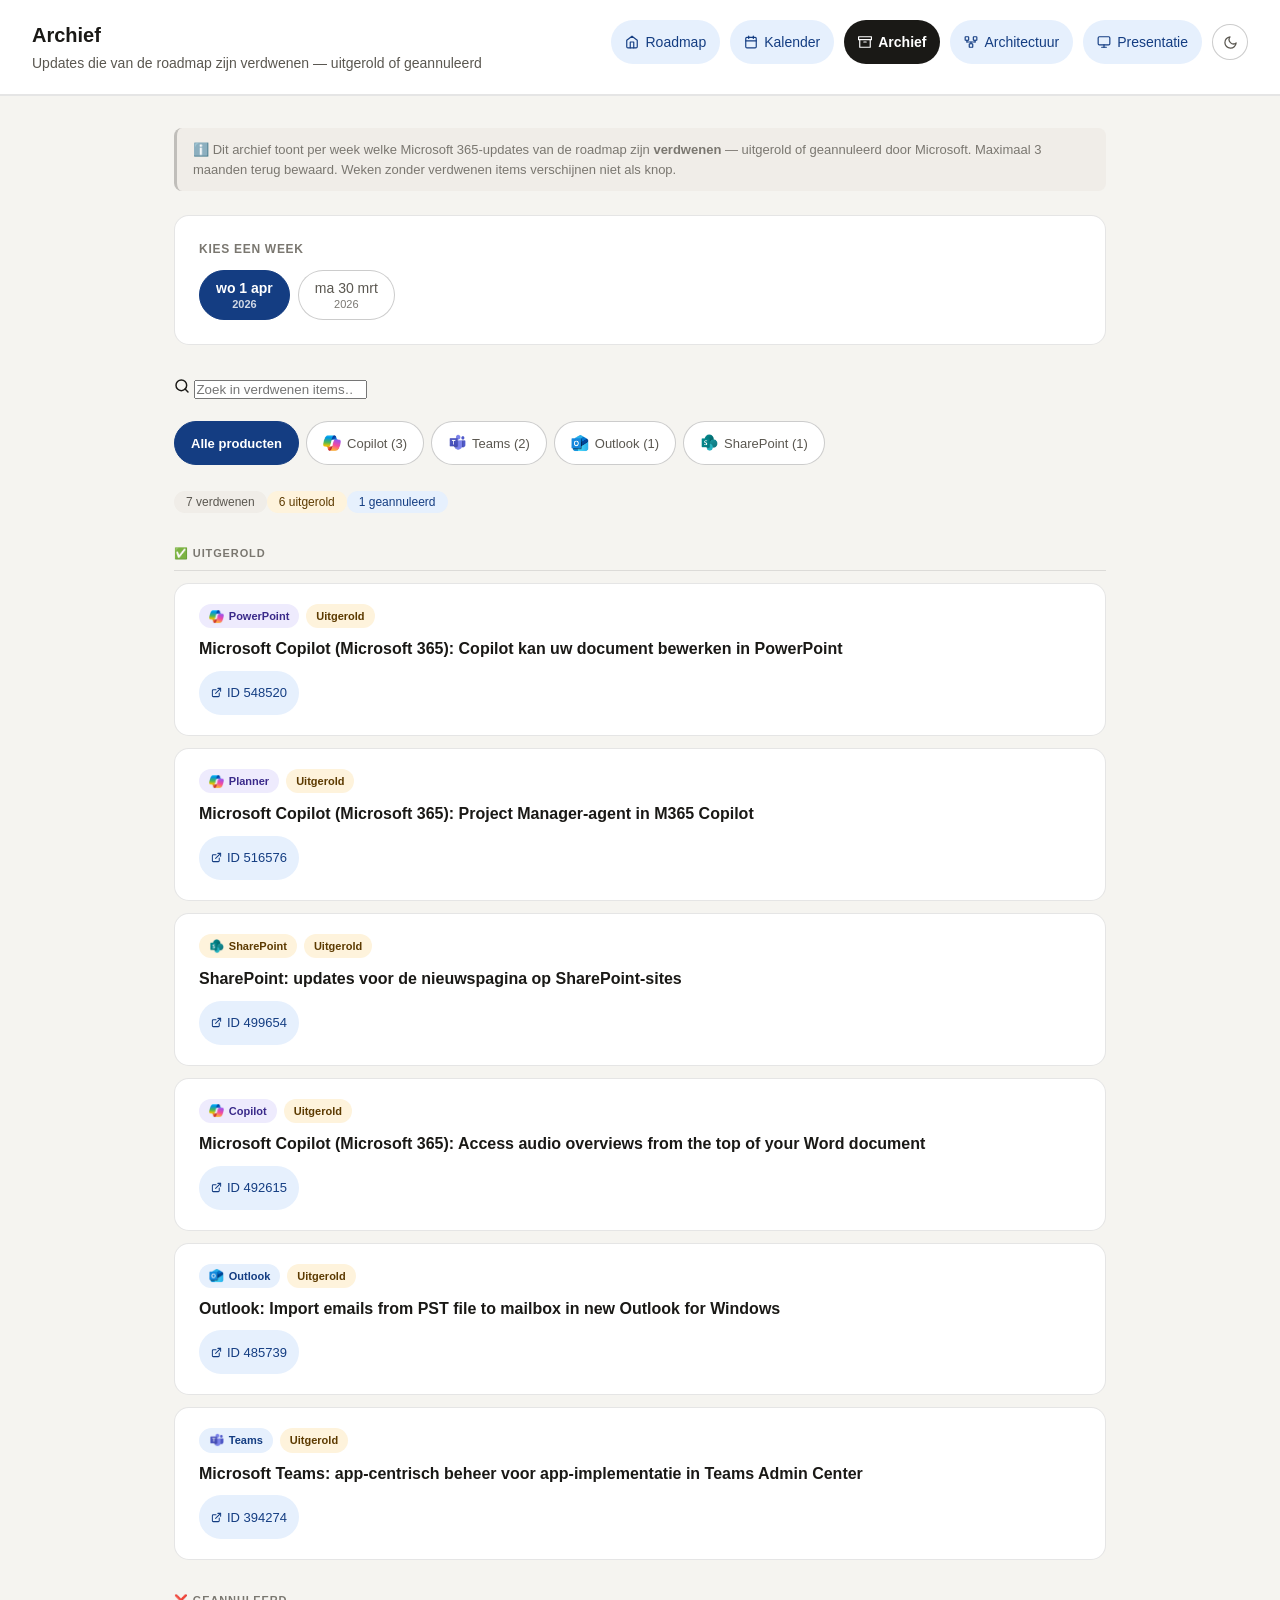
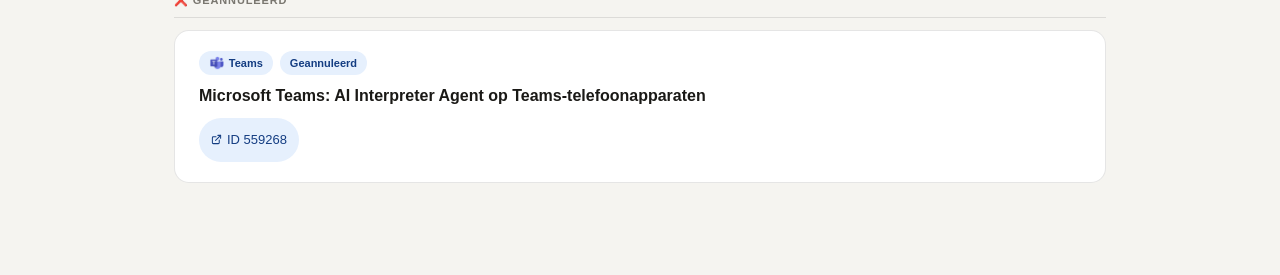
==== archief.html @ 0cf5b19b "Updated Navigatie" ====
<!DOCTYPE html>
<html lang="nl" data-theme="">
<head>
<meta charset="UTF-8">
<meta name="viewport" content="width=device-width, initial-scale=1.0">
<title>Archief — Microsoft 365 Roadmap</title>
<meta name="description" content="Bekijk eerdere weken van de Microsoft 365 roadmap. Het archief bewaart de laatste 3 maanden.">
<link rel="stylesheet" href="shared.css">
<style>
/* ── Pagina-specifieke stijlen ────────────────────────────────────────── */

/* Weekkiezer */
.week-nav-wrap {
  background: var(--surface);
  border: 1px solid var(--border);
  border-radius: var(--radius-lg);
  padding: 1.5rem;
  margin-bottom: 2rem;
}
.week-nav-wrap > span {
  font-size: 0.75rem; font-weight: 700;
  text-transform: uppercase; letter-spacing: 0.06em;
  color: var(--faint); display: block; margin-bottom: 0.75rem;
}
.week-nav { display: flex; flex-wrap: wrap; gap: 8px; }

.week-btn {
  display: flex; flex-direction: column; align-items: center;
  padding: 0.5rem 1rem;
  border-radius: var(--radius-pill);
  border: 1.5px solid var(--border-s);
  background: var(--surface); color: var(--muted);
  font-family: var(--font); font-size: 0.875rem; font-weight: 500;
  cursor: pointer; transition: all 0.12s;
  min-height: 2.75rem; /* WCAG 2.5.8 */
  line-height: 1.3;
}
.week-btn.active { background: var(--blue-t); color: var(--surface); border-color: var(--blue-t); font-weight: 600; }
.week-btn:hover { background: var(--surface2); color: var(--text); }

.week-btn-year { font-size: 0.6875rem; opacity: 0.8; }

/* Donkere modus weekknop */
@media (prefers-color-scheme: dark) {
  
}

/* Archief-inhoud koptekst */
.archive-hdr {
  display: flex; align-items: baseline;
  justify-content: space-between; flex-wrap: wrap;
  gap: 0.5rem; margin-bottom: 1.5rem;
}
.archive-hdr h2 { font-size: 1.125rem; font-weight: 700; }
.archive-hdr-meta { font-size: 0.8125rem; color: var(--muted); }

/* Productfilter in archief */
.arch-filter {
  display: flex; flex-wrap: wrap; gap: 7px;
  margin-bottom: 1.5rem;
}
.arch-fb {
  display: inline-flex;
  align-items: center;
  gap: 0.375rem;
  padding: 0.4375rem 1rem;
  border-radius: var(--radius-pill);
  border: 1.5px solid var(--border-s);
  background: var(--surface); color: var(--muted);
  font-family: var(--font); font-size: 0.8125rem; font-weight: 500;
  cursor: pointer; transition: all 0.12s;
  min-height: 2.75rem; /* WCAG 2.5.8 */
}
.arch-fb[aria-pressed="true"] { background: var(--blue-t); color: var(--surface); border-color: var(--blue-t); font-weight: 600; }
.arch-fb:hover { background: var(--surface2); color: var(--text); }


@media (prefers-color-scheme: dark) {
  
}

/* Gewijzigd-blok */
.changed-block {
  margin-top: 2.5rem;
  border: 1.5px solid var(--border);
  border-radius: var(--radius-lg);
  overflow: hidden;
}
.changed-hdr {
  padding: 1rem 1.5rem;
  background: var(--surface2);
  font-size: 0.875rem; font-weight: 600;
  border-bottom: 1px solid var(--border);
}
.changed-inner { padding: 1rem 1.5rem; background: var(--surface); }

/* Leegmelding */
.archive-empty { font-size: 0.875rem; color: var(--faint); padding: 1rem 0; }
</style>
<script>
(function(){var t=localStorage.getItem('theme');if(t==='dark'||t==='light')document.documentElement.setAttribute('data-theme',t);})();
</script>
</head>
<body>

<noscript>
  <div style="padding:2rem;text-align:center;font-family:sans-serif;background:#fef3dc;border-bottom:2px solid #8a5600">
    <strong>JavaScript is vereist</strong> — Schakel JavaScript in uw browser in om deze pagina te gebruiken.
  </div>
</noscript>

<a class="skip-link" href="#main-content">Ga naar hoofdinhoud</a>

<header role="banner">
  <div class="hdr">
    <div class="hdr-left">
      <div>
        <h1>Archief</h1>
        <p class="hdr-sub">Updates die van de roadmap zijn verdwenen — uitgerold of geannuleerd</p>
      </div>
    </div>
    <div class="hdr-right">
      <a href="index.html" class="hdr-archive-link" aria-label="Terug naar de hoofdpagina"><svg width="14" height="14" viewBox="0 0 24 24" fill="none" stroke="currentColor" stroke-width="2" stroke-linecap="round" stroke-linejoin="round" aria-hidden="true"><path d="M3 9l9-7 9 7v11a2 2 0 0 1-2 2H5a2 2 0 0 1-2-2z"/><polyline points="9 22 9 12 15 12 15 22"/></svg> Roadmap</a>
      <a href="kalender.html" class="hdr-archive-link" aria-label="Bekijk de releasekalender"><svg width="14" height="14" viewBox="0 0 24 24" fill="none" stroke="currentColor" stroke-width="2" stroke-linecap="round" stroke-linejoin="round" aria-hidden="true"><rect x="3" y="4" width="18" height="18" rx="2"/><line x1="16" y1="2" x2="16" y2="6"/><line x1="8" y1="2" x2="8" y2="6"/><line x1="3" y1="10" x2="21" y2="10"/></svg> Kalender</a>
      <a href="archief.html" class="hdr-archive-link" aria-current="page" aria-label="Huidige pagina: Archief"><svg width="14" height="14" viewBox="0 0 24 24" fill="none" stroke="currentColor" stroke-width="2" stroke-linecap="round" stroke-linejoin="round" aria-hidden="true"><polyline points="21 8 21 21 3 21 3 8"/><rect x="1" y="3" width="22" height="5"/><line x1="10" y1="12" x2="14" y2="12"/></svg> Archief</a>
      <a href="architectuur.html" class="hdr-archive-link" aria-label="Bekijk de architectuurkaart"><svg width="14" height="14" viewBox="0 0 24 24" fill="none" stroke="currentColor" stroke-width="2" stroke-linecap="round" stroke-linejoin="round" aria-hidden="true"><rect x="2" y="3" width="6" height="6" rx="1"/><rect x="16" y="3" width="6" height="6" rx="1"/><rect x="9" y="15" width="6" height="6" rx="1"/><line x1="5" y1="9" x2="5" y2="12"/><line x1="19" y1="9" x2="19" y2="12"/><line x1="5" y1="12" x2="19" y2="12"/><line x1="12" y1="12" x2="12" y2="15"/></svg> Architectuur</a>
      <a href="presentatie.html" class="hdr-archive-link" aria-label="Genereer een wekelijkse presentatie"><svg width="14" height="14" viewBox="0 0 24 24" fill="none" stroke="currentColor" stroke-width="2" stroke-linecap="round" stroke-linejoin="round" aria-hidden="true"><rect x="2" y="3" width="20" height="14" rx="2"/><line x1="8" y1="21" x2="16" y2="21"/><line x1="12" y1="17" x2="12" y2="21"/></svg> Presentatie</a>
      <button id="theme-btn" class="theme-btn" onclick="toggleTheme()" aria-label="Schakel naar donker thema" title="Thema wisselen">
        <svg class="icon-moon" width="15" height="15" viewBox="0 0 24 24" fill="none" stroke="currentColor" stroke-width="2" stroke-linecap="round" stroke-linejoin="round" aria-hidden="true"><path d="M21 12.79A9 9 0 1 1 11.21 3 7 7 0 0 0 21 12.79z"/></svg>
        <svg class="icon-sun"  width="15" height="15" viewBox="0 0 24 24" fill="none" stroke="currentColor" stroke-width="2" stroke-linecap="round" stroke-linejoin="round" aria-hidden="true"><circle cx="12" cy="12" r="5"/><line x1="12" y1="1" x2="12" y2="3"/><line x1="12" y1="21" x2="12" y2="23"/><line x1="4.22" y1="4.22" x2="5.64" y2="5.64"/><line x1="18.36" y1="18.36" x2="19.78" y2="19.78"/><line x1="1" y1="12" x2="3" y2="12"/><line x1="21" y1="12" x2="23" y2="12"/><line x1="4.22" y1="19.78" x2="5.64" y2="18.36"/><line x1="18.36" y1="5.64" x2="19.78" y2="4.22"/></svg>
      </button>
    </div>
  </div>
</header>

<main id="main-content">
<div class="main">

  <!-- Informatieve banner -->
  <div class="disclaimer" role="note" style="margin-bottom:1.5rem">
    <span style="flex-shrink:0" aria-hidden="true">ℹ️</span>
    <span>Dit archief toont per week welke Microsoft 365-updates van de roadmap zijn <strong>verdwenen</strong> — uitgerold of geannuleerd door Microsoft. Maximaal 3 maanden terug bewaard. Weken zonder verdwenen items verschijnen niet als knop.</span>
  </div>

  <nav class="week-nav-wrap" aria-label="Kies een week">
    <span id="week-nav-lbl">Kies een week</span>
    <div class="week-nav" id="week-nav" role="group" aria-labelledby="week-nav-lbl">
      <p style="color:var(--faint);font-size:.875rem;padding:.5rem 0">Archief wordt gecontroleerd…</p>
    </div>
  </nav>

  <!-- Zoekbalk archief -->
  <div class="search-wrap" id="arch-search-wrap" style="margin-bottom:1.25rem">
    <span class="search-icon" aria-hidden="true">
      <svg width="16" height="16" viewBox="0 0 24 24" fill="none" stroke="currentColor" stroke-width="2.2" stroke-linecap="round" stroke-linejoin="round"><circle cx="11" cy="11" r="8"/><line x1="21" y1="21" x2="16.65" y2="16.65"/></svg>
    </span>
    <input id="arch-search-input" type="search" class="search-input"
           placeholder="Zoek in verdwenen items…"
           aria-label="Zoek in archief" autocomplete="off" spellcheck="false">
    <button id="arch-search-clear" class="search-clear" onclick="clearArchSearch()"
            aria-label="Zoekopdracht wissen" style="display:none">
      <svg width="14" height="14" viewBox="0 0 24 24" fill="none" stroke="currentColor" stroke-width="2.5" stroke-linecap="round" stroke-linejoin="round" aria-hidden="true"><line x1="18" y1="6" x2="6" y2="18"/><line x1="6" y1="6" x2="18" y2="18"/></svg>
    </button>
  </div>

  <div id="archive-content"
       role="region"
       aria-label="Inhoud van de gekozen week"
       aria-live="polite">
    <div class="state-box">
      <p style="color:var(--faint);font-size:0.9375rem">
        Selecteer een week hierboven om de updates van die week te bekijken.
      </p>
    </div>
  </div>

</div>
</main>

<script>
'use strict';

/* ── Thema-toggle ───────────────────────────────────────────────────────── */
(function(){
  var stored = localStorage.getItem('theme');
  if (stored === 'dark' || stored === 'light') {
    document.documentElement.setAttribute('data-theme', stored);
  }
})();

function toggleTheme() {
  var html    = document.documentElement;
  var current = html.getAttribute('data-theme');
  var sys     = window.matchMedia('(prefers-color-scheme: dark)').matches;
  var isDark  = current === 'dark' || (!current && sys);
  var next    = isDark ? 'light' : 'dark';
  html.setAttribute('data-theme', next);
  localStorage.setItem('theme', next);
  var btn = document.getElementById('theme-btn');
  if (btn) btn.setAttribute('aria-label', next === 'dark' ? 'Schakel naar licht thema' : 'Schakel naar donker thema');
}



/* ── Product-metadata en iconen (inline) ──────────────────────────────── */
var APP_ICONS = {

  copilot: '[data-uri]',
  teams: '[data-uri]',
  outlook: '[data-uri]',
  excel: '[data-uri]',
  word: '[data-uri]',
  powerpoint: '[data-uri]',
  sharepoint: '[data-uri]',
  purview: '[data-uri]',
  viva: '[data-uri]',
  edge: '[data-uri]',
  onedrive: '[data-uri]',
  exchange: '[data-uri]',
  forms: '[data-uri]',
  intune: '[data-uri]',
  entra: '[data-uri]',
  planner: '[data-uri]',
  other: null
};
var APP_META = {
  copilot:    { label: 'Copilot',     cls: 'p-copilot'    },
  teams:      { label: 'Teams',       cls: 'p-teams'      },
  outlook:    { label: 'Outlook',     cls: 'p-outlook'    },
  excel:      { label: 'Excel',       cls: 'p-excel'      },
  word:       { label: 'Word',        cls: 'p-word'       },
  powerpoint: { label: 'PowerPoint',  cls: 'p-powerpoint' },
  sharepoint: { label: 'SharePoint',  cls: 'p-sharepoint' },
  purview:    { label: 'Purview',     cls: 'p-purview'    },
  viva:       { label: 'Viva',        cls: 'p-viva'       },
  edge:       { label: 'Edge',        cls: 'p-edge'       },
  onedrive:   { label: 'OneDrive',    cls: 'p-onedrive'   },
  exchange:   { label: 'Exchange',    cls: 'p-exchange'   },
  forms:      { label: 'Forms',       cls: 'p-forms'      },
  intune:     { label: 'Intune',      cls: 'p-intune'     },
  entra:      { label: 'Entra',       cls: 'p-entra'      },
  planner:    { label: 'Planner',     cls: 'p-planner'    },
  other:      { label: 'Overig',      cls: 'p-other'      }
};
var APP_ORDER = [
  'copilot','teams','outlook','excel','word','powerpoint',
  'sharepoint','purview','viva','edge','onedrive','exchange',
  'forms','intune','entra','planner','other'
];
function appIconHTML(key) {
  var uri = APP_ICONS[key];
  if (!uri) return '';
  return '<img class="app-icon" src="' + uri + '" alt="" aria-hidden="true">';
}
/* ── Constanten ─────────────────────────────────────────────────────────── */
var LINK_ICON = '<svg width="11" height="11" viewBox="0 0 24 24" fill="none" stroke="currentColor" stroke-width="2.2" stroke-linecap="round" stroke-linejoin="round" aria-hidden="true"><path d="M18 13v6a2 2 0 0 1-2 2H5a2 2 0 0 1-2-2V8a2 2 0 0 1 2-2h6"/><polyline points="15 3 21 3 21 9"/><line x1="10" y1="14" x2="21" y2="3"/></svg>';


/* ── State ──────────────────────────────────────────────────────────────── */
var ALL_ITEMS   = [];
var fS  = 'all';
var fA  = 'aw';      /* Standaard: huidige kalenderweek */
var fP  = 'all';
var fAct= 'all';
var fQ  = '';
var searchTimer = null;
var fromKalender = false;
var idParam = null;
var CACHE_KEY = 'm365_data_v1';


var ACTION_LABEL = {none:'Gaat automatisch', admin:'IT-beheerder actie vereist', user:'Medewerker kan zelf instellen'};
var ACTION_ICON  = {none:'🟢', admin:'🟡', user:'🔵'};
var MONTHS = {januari:0,februari:1,maart:2,april:3,mei:4,juni:5,juli:6,augustus:7,september:8,
              oktober:9,november:10,december:11,january:0,february:1,march:2,april:3,may:4,
              june:5,july:6,august:7,september:8,october:9,november:10,december:11};
var MAANDEN = {january:'januari',february:'februari',march:'maart',april:'april',may:'mei',
               june:'juni',july:'juli',august:'augustus',september:'september',
               october:'oktober',november:'november',december:'december'};

/* ── State ──────────────────────────────────────────────────────────────── */
var currentData   = null;   /* Geladen weekdata */
var currentDate   = null;   /* ISO datumstring van geladen week */
var archiveFP     = 'all';  /* Productfilter */
var archiveCache  = {};      /* Gecachede archiefdata van loadIndex */
var archQuery     = '';      /* Zoekterm in archief */

/* ── Hulpfuncties ────────────────────────────────────────────────────────── */
function esc(s) { return String(s||'').replace(/&/g,'&amp;').replace(/</g,'&lt;').replace(/>/g,'&gt;'); }
function nlRelease(s) {
  if (!s) return '–';
  return s.replace(/\b(january|february|march|april|may|june|july|august|september|october|november|december)\b/gi,
    function(m){return MAANDEN[m.toLowerCase()]||m;}).replace(/\bCY(\d{4})\b/,'$1');
}
function fmtDateLong(s) {
  if (!s) return s;
  var d = new Date(s);
  return isNaN(d) ? s : d.toLocaleDateString('nl-NL',{weekday:'long',day:'numeric',month:'long',year:'numeric'});
}

/* Fetch met timeout — voorkomt eindeloos wachten */
function fetchWithTimeout(url, ms) {
  ms = ms || 10000;
  var ctrl = new AbortController();
  var timer = setTimeout(function(){ ctrl.abort(); }, ms);
  return fetch(url, {signal: ctrl.signal}).finally(function(){ clearTimeout(timer); });
}

/* ── Archief-index laden ────────────────────────────────────────────────── */
fetchWithTimeout('archive/index.json', 10000)
  .then(function(r){ if(!r.ok) throw new Error('HTTP '+r.status); return r.json(); })
  .then(function(idx) {
    var nav = document.getElementById('week-nav');
    nav.innerHTML = '';

    if (!idx.dates || idx.dates.length === 0) {
      nav.innerHTML = '<p class="archive-empty">Nog geen archief beschikbaar. Na de volgende workflow-run verschijnt het hier automatisch.</p>';
      return;
    }

    idx.dates.forEach(function(dateStr, i) {
      var d   = new Date(dateStr);
      var btn = document.createElement('button');
      btn.className = 'week-btn';
      btn.setAttribute('data-date', dateStr);
      btn.setAttribute('aria-label', 'Week van ' + fmtDateLong(dateStr) + ' bekijken');
      btn.innerHTML =
        d.toLocaleDateString('nl-NL',{weekday:'short',day:'numeric',month:'short'}) +
        '<span class="week-btn-year">' + d.getFullYear() + '</span>';
      btn.addEventListener('click', function(){ loadWeek(dateStr, btn); });
      nav.appendChild(btn);

      /* Laad automatisch de meest recente week */
      if (i === 0) loadWeek(dateStr, btn);
    });
  })
  .catch(function(err) {
    document.getElementById('week-nav').innerHTML =
      '<p class="archive-empty">Archief kon niet worden geladen: ' + esc(String(err)) + '</p>';
  });

/* ── Week laden ─────────────────────────────────────────────────────────── */
function loadWeek(dateStr, activeBtn) {
  document.querySelectorAll('.week-btn').forEach(function(b){ b.classList.remove('active'); });
  activeBtn.classList.add('active');
  archiveFP    = 'all';
  currentDate  = dateStr;

  var content = document.getElementById('archive-content');
  content.innerHTML =
    '<div class="state-box"><div class="spinner" role="progressbar" aria-label="Week laden"></div>' +
    '<h2>Week laden…</h2></div>';

  /* Gebruik gecachede data als beschikbaar (uit loadIndex) */
  if (archiveCache[dateStr]) {
    currentData = archiveCache[dateStr];
    try { renderWeek(); } catch(e) {
      document.getElementById('archive-content').innerHTML =
        '<div class="state-box" role="alert"><h2>Fout bij weergave</h2>' +
        '<p>' + esc(String(e)) + '</p></div>';
    }
    return;
  }
  fetchWithTimeout('archive/' + dateStr + '.json?v=' + Date.now(), 10000)
    .then(function(r){ if(!r.ok) throw new Error('HTTP '+r.status); return r.json(); })
    .then(function(data) {
      currentData = data;
      try {
        renderWeek();
      } catch(e) {
        document.getElementById('archive-content').innerHTML =
          '<div class="state-box" role="alert"><h2>Fout bij weergave</h2>' +
          '<p>' + esc(String(e)) + '</p></div>';
      }
    })
    .catch(function(err) {
      /* Bij 404: bestand bestaat niet meer — verwijder de weekknop */
      if (String(err).indexOf('404') > -1) {
        activeBtn.parentNode.removeChild(activeBtn);
        /* Laad de eerste resterende knop automatisch */
        var remaining = document.querySelector('.week-btn');
        if (remaining) {
          remaining.classList.add('active');
          loadWeek(remaining.getAttribute('data-date'), remaining);
        } else {
          document.getElementById('archive-content').innerHTML =
            '<div class="state-box"><p>Geen archiefweken beschikbaar.</p></div>';
        }
      } else {
        document.getElementById('archive-content').innerHTML =
          '<div class="state-box" role="alert"><h2>Kon deze week niet laden</h2>' +
          '<p>' + esc(String(err)) + '</p></div>';
      }
    });
}

/* ── Week renderen ──────────────────────────────────────────────────────── */
function renderWeek() {
  if (!currentData || !currentDate) return;

  /* Nieuwe structuur: archief toont alleen verdwenen items (Launched/Cancelled) */
  var allRemoved = currentData.removed || [];

  /* Productfilter */
  var appFiltered = archiveFP === 'all'
    ? allRemoved
    : allRemoved.filter(function(i){ return i.app === archiveFP; });
  var filtered = !archQuery ? appFiltered :
    appFiltered.filter(function(i){
      return (i.title||'').toLowerCase().includes(archQuery);
    });

  var launched   = filtered.filter(function(i){ return i.status === 'launched'; });
  var cancelled  = filtered.filter(function(i){ return i.status === 'cancelled'; });

  /* ── Productfilter HTML ── */
  var presentApps = new Set(allRemoved.map(function(i){ return i.app; }));
  var filterHtml  = '<div class="arch-filter" role="group" aria-label="Filter op product">';
  filterHtml += '<button class="arch-fb" aria-pressed="' + (archiveFP==='all'?'true':'false') + '" data-fp="all">Alle producten</button>';
  APP_ORDER.forEach(function(key) {
    if (!presentApps.has(key)) return;
    var count = allRemoved.filter(function(i){ return i.app===key; }).length;
    filterHtml +=
      '<button class="arch-fb" aria-pressed="' + (archiveFP===key?'true':'false') + '" data-fp="' + key + '">' +
      appIconHTML(key) + APP_META[key].label + ' (' + count + ')</button>';
  });
  filterHtml += '</div>';

  /* ── Statistieken ── */
  var statsHtml = allRemoved.length === 0 ? '' :
    '<div class="stats-bar">' +
    '<span class="stat-pill s-total">' + filtered.length + ' verdwenen' + (archiveFP !== 'all' ? ' (gefilterd)' : '') + '</span>' +
    (launched.length  ? '<span class="stat-pill s-rolling">' + launched.length  + ' uitgerold</span>' : '') +
    (cancelled.length ? '<span class="stat-pill s-dev">'     + cancelled.length + ' geannuleerd</span>' : '') +
    '</div>';

  /* ── Kaarten ── */
  function removedCard(r) {
    var meta = APP_META[r.app] || APP_META.other;
    var statusCls = r.status === 'launched' ? 'p-rolling' : 'p-dev';
    var statusLbl = r.status === 'launched' ? 'Uitgerold' : 'Geannuleerd';
    return '<article class="card" aria-label="' + esc(r.title) + '">' +
      '<div class="card-pills">' +
        '<span class="pill ' + meta.cls + '">' + appIconHTML(r.app) + esc(r.prodLabel||meta.label) + '</span>' +
        '<span class="pill ' + statusCls + '">' + statusLbl + '</span>' +
      '</div>' +
      '<h3 class="card-title">' + esc(r.title) + '</h3>' +
      '<div class="card-foot"><div class="card-foot-left">' +
        '<a class="ms-link" href="https://www.microsoft.com/en-us/microsoft-365/roadmap?searchterms=' + r.id + '" target="_blank" rel="noopener noreferrer" aria-label="Bekijk ID ' + r.id + ' op Microsoft roadmap (opent in nieuw venster)">' +
          LINK_ICON + ' ID ' + r.id +
        '</a>' +
      '</div></div>' +
    '</article>';
  }

  function sec(items, emoji, lbl) {
    if (!items.length) return '';
    return '<section aria-label="' + lbl + '">' +
      '<h2 class="sec-hdr">' + emoji + ' ' + lbl + '</h2>' +
      items.map(removedCard).join('') +
    '</section>';
  }

  var cardsHtml;
  if (allRemoved.length === 0) {
    cardsHtml = '<p class="archive-empty">Geen items verdwenen van de roadmap in deze week.</p>';
  } else if (filtered.length === 0 && archQuery) {
    cardsHtml = '<p class="archive-empty">Geen resultaten voor <strong>'+esc(archQuery)+'</strong>.</p>';
  } else if (filtered.length === 0) {
    cardsHtml = '<p class="archive-empty">Geen items voor dit product verdwenen in deze week.</p>';
  } else {
    cardsHtml = sec(launched, '✅', 'Uitgerold') + sec(cancelled, '❌', 'Geannuleerd');
  }

  /* ── Samenvoegen ── */
  document.getElementById('archive-content').innerHTML =
    filterHtml +
    statsHtml +
    cardsHtml;

  /* ── Filter-event opnieuw koppelen ── */
  document.getElementById('archive-content')
    .querySelectorAll('.arch-fb[data-fp]')
    .forEach(function(btn) {
      btn.addEventListener('click', function() {
        document.getElementById('archive-content')
          .querySelectorAll('.arch-fb[data-fp]')
          .forEach(function(b){ b.setAttribute('aria-pressed','false'); });
        btn.setAttribute('aria-pressed','true');
        archiveFP = btn.getAttribute('data-fp');
        renderWeek();
      });
    });
}

/* ── Kaart HTML ─────────────────────────────────────────────────────────── */
function itemCard(item) {
  var cfg  = {rolling:{label:'Werd uitgerold',cls:'p-rolling'}, dev:{label:'In ontwikkeling',cls:'p-dev'}}[item.status]
           || {label:item.status, cls:'p-other'};
  var meta = APP_META[item.app] || APP_META.other;
  return '<article class="card act-' + item.action + '" aria-label="' + esc(item.title) + '">' +
    '<div class="card-pills">' +
      '<span class="pill ' + meta.cls + '">' + appIconHTML(item.app) + esc(item.prodLabel||meta.label) + '</span>' +
      '<span class="pill ' + cfg.cls + '">' + cfg.label + '</span>' +
    '</div>' +
    '<h3 class="card-title">' + esc(item.title) + '</h3>' +
    '<div class="card-benefit">' +
      '<span class="card-benefit-label">Wat betekent dit voor uw organisatie?</span>' +
      esc(item.benefit) +
    '</div>' +
    '<div class="card-action act-' + item.action + '" aria-label="Actie: ' + (ACTION_LABEL[item.action]||item.actionLabel) + '">' +
      '<span aria-hidden="true">' + ACTION_ICON[item.action] + '</span>' +
      '<span>' + esc(item.actionLabel) + '</span>' +
    '</div>' +
    (item.desc ? '<details><summary>Technische details lezen</summary><div class="card-desc">' + esc(item.desc) + '</div></details>' : '') +
    '<div class="card-foot">' +
      '<span class="release-badge">' +
        '<span aria-hidden="true">🚀</span> ' +
        '<span class="sr-only">Verwachte release:</span>' +
        esc(nlRelease(item.release)) +
      '</span>' +
      '<a class="ms-link" href="https://www.microsoft.com/en-us/microsoft-365/roadmap?searchterms=' + item.id + '" target="_blank" rel="noopener noreferrer" aria-label="Bekijk ID ' + item.id + ' op Microsoft roadmap (opent in nieuw venster)">' +
        LINK_ICON + ' ID ' + item.id +
      '</a>' +
    '</div>' +
  '</article>';
}

/* ── Archief index laden ────────────────────────────────────────────────── */
function loadIndex() {
  var ctrl  = new AbortController();
  var timer = setTimeout(function(){ ctrl.abort(); }, 12000);
  fetch('archive/index.json?v=' + Date.now(), {signal: ctrl.signal})
    .finally(function(){ clearTimeout(timer); })
    .then(function(r){ if (!r.ok) throw new Error('HTTP ' + r.status); return r.json(); })
    .then(function(data) {
      var dates = (data.dates || []).slice().sort(function(a,b){ return b.localeCompare(a); });
      if (!dates.length) {
        document.getElementById('week-nav').innerHTML =
          '<p style="color:var(--faint);font-size:.875rem">Nog geen archiefweken beschikbaar. Start de workflow om de eerste snapshot op te slaan.</p>';
        return;
      }
      /* Controleer welke bestanden daadwerkelijk bestaan via HEAD-requests */
      archiveCache = {}; /* Reset voor nieuwe loadIndex run */
      Promise.allSettled(
        dates.map(function(dateStr) {
          return fetch('archive/' + dateStr + '.json?v=' + Date.now())
            .then(function(r) { if (!r.ok) throw new Error('404'); return r.json(); })
            .then(function(data) {
              var hasItems = data.removed && data.removed.length > 0;
              if (hasItems) archiveCache[dateStr] = data;
              return { date: dateStr, ok: hasItems };
            })
            .catch(function() { return { date: dateStr, ok: false }; });
        })
      ).then(function(results) {
        var existing = results
          .map(function(r) { return r.value; })
          .filter(function(v) { return v && v.ok; })
          .map(function(v) { return v.date; });

        if (!existing.length) {
          document.getElementById('week-nav').innerHTML =
            '<p style="color:var(--faint);font-size:.875rem">Geen archiefweken beschikbaar.</p>';
          document.getElementById('archive-content').innerHTML =
            '<div class="state-box"><p style="color:var(--faint)">Er zijn nog geen verdwenen items geregistreerd. Na de eerstvolgende maandag-run verschijnt hier automatisch een weekknop als er items zijn verdwenen.</p></div>';
          return;
        }

        var nav = document.getElementById('week-nav');
        nav.innerHTML = '';
        existing.forEach(function(dateStr, i) {
          var d   = new Date(dateStr);
          var btn = document.createElement('button');
          btn.className = 'week-btn' + (i === 0 ? ' active' : '');
          btn.setAttribute('data-date', dateStr);
          btn.setAttribute('aria-pressed', i === 0 ? 'true' : 'false');
          btn.setAttribute('aria-label', 'Week van ' + d.toLocaleDateString('nl-NL',{day:'numeric',month:'long',year:'numeric'}));
          btn.innerHTML =
            d.toLocaleDateString('nl-NL',{weekday:'short',day:'numeric',month:'short'}) +
            '<span class="week-btn-year">' + d.getFullYear() + '</span>';
          btn.addEventListener('click', function() {
            nav.querySelectorAll('.week-btn').forEach(function(b){
              b.classList.remove('active');
              b.setAttribute('aria-pressed','false');
            });
            btn.classList.add('active');
            btn.setAttribute('aria-pressed','true');
            loadWeek(dateStr, btn);
          });
          nav.appendChild(btn);
        });
        /* Laad de eerste (meest recente) bestaande week */
        loadWeek(existing[0], nav.querySelector('.week-btn'));
      });
    })
    .catch(function(err) {
      var msg = err.name === 'AbortError' ? 'Tijdslimiet overschreden.' : String(err);
      document.getElementById('archive-content').innerHTML =
        '<div class="state-box" role="alert"><h2>Archief niet beschikbaar</h2>' +
        '<p style="margin-top:.5rem">Controleer of de workflow al heeft gedraaid.</p>' +
        '<p style="margin-top:.75rem;font-size:.75rem;color:var(--faint)">' + esc(msg) + '</p></div>';
    });
}


/* ── Archief zoeken ─────────────────────────────────────────────────────── */
function clearArchSearch(){
  var inp=document.getElementById('arch-search-input');
  if(inp)inp.value='';
  var clr=document.getElementById('arch-search-clear');
  if(clr)clr.style.display='none';
  archQuery='';
  renderWeek();
}

/* Zoekfunctie: filter huidige week op titel */
function archSearch(q){
  archQuery=q.trim().toLowerCase();
  var clr=document.getElementById('arch-search-clear');
  if(clr)clr.style.display=archQuery?'':'none';
  renderWeek();
}

/* ── Zoekbalk koppelen ───────────────────────────────────────────────── */
document.addEventListener('DOMContentLoaded', function(){
  var inp=document.getElementById('arch-search-input');
  if(!inp)return;
  var timer=null;
  inp.addEventListener('input',function(){
    clearTimeout(timer);
    timer=setTimeout(function(){archSearch(inp.value);},250);
  });
});

/* ── Start ──────────────────────────────────────────────────────────────── */
loadIndex();

</script>
</body>
</html>
---- shared.css ----
/* ═══════════════════════════════════════════════════════════════════════
   Microsoft 365 Roadmap — Gedeelde stijlen
   WCAG 2.2 AA geoptimaliseerd
   ═══════════════════════════════════════════════════════════════════════ */

/* ── Reset ─────────────────────────────────────────────────────────────── */
*, *::before, *::after { box-sizing: border-box; margin: 0; padding: 0; }

/* ── Design tokens ─────────────────────────────────────────────────────── */
:root {
  /* Kleuren */
  --bg:       #f5f4f0;
  --surface:  #ffffff;
  --surface2: #f0ede8;
  --text:     #1a1916;
  --muted:    #5a5750;
  --faint:    #7a7770;
  --border:   rgba(0,0,0,0.10);
  --border-s: rgba(0,0,0,0.20);

  /* App-kleuren — alle combinaties getest op ≥ 4.5:1 contrast (WCAG 1.4.3) */
  --green-bg:  #e6f4eb; --green-t:  #145228;
  --amber-bg:  #fef3dc; --amber-t:  #5c3a00;
  --purple-bg: #eeebfd; --purple-t: #3a2a8a;
  --gray-bg:   #e8e8e8; --gray-t:   #383838;
  --blue-bg:   #e6f0fd; --blue-t:   #143d82;
  --red-bg:    #fdecea; --red-t:    #7a1a1a;
  --orange-bg: #fff0e6; --orange-t: #6b3200;
  --teal-bg:   #e0f4f1; --teal-t:   #0a5248;
  --new-bg:    #fff7e0; --new-t:    #5c3a00;

  /* Actiekleuren — ≥ 4.5:1 op wit en surface2 */
  --c-none:  #1a7a45;
  --c-admin: #8a5600;  /* Gecorrigeerd van #b07000 (was 3.45:1 → nu 5.1:1) */
  --c-user:  #1a4fa0;

  /* Typografie */
  --font: -apple-system, BlinkMacSystemFont, 'Segoe UI', Roboto, sans-serif;

  /* Afmetingen */
  --hdr-height: 4.5rem;   /* Hoogte sticky header — gebruikt voor scroll-margin */
  --radius-sm:  0.5rem;
  --radius-md:  0.875rem;
  --radius-lg:  0.9375rem;
  --radius-pill: 100px;
}

/* ── Basistypografie ────────────────────────────────────────────────────── */
body {
  font-family: var(--font);
  background: var(--bg);
  color: var(--text);
  min-height: 100vh;
  font-size: 1rem;        /* = 16px, maar schaalt mee met browservoorkeur (WCAG 1.4.4) */
  line-height: 1.5;
  -webkit-text-size-adjust: 100%;  /* Voorkom auto-schalen op mobiel */
}

/* ── WCAG 2.2 §2.4.11 Focus Not Obscured ─────────────────────────────── */
/* Sticky header is ~4.5rem hoog. Gefocuste elementen mogen er niet achter
   verdwijnen. scroll-margin-top zorgt dat de browser voldoende ruimte laat. */
a, button, input, select, summary, [tabindex]:not([tabindex="-1"]) {
  scroll-margin-top: calc(var(--hdr-height) + 0.5rem);
}

/* ── WCAG 2.1 §2.4.7 Focus Visible + WCAG 2.2 §2.4.11 ───────────────── */
:focus-visible {
  outline: 3px solid var(--blue-t);
  outline-offset: 2px;
  border-radius: var(--radius-sm);
}

/* ── Toegankelijkheid: skip-link ─────────────────────────────────────── */
.skip-link {
  position: absolute;
  left: -9999px;
  top: 1rem;
  background: var(--text);
  color: #fff;
  padding: 0.5rem 1rem;
  border-radius: var(--radius-sm);
  font-size: 0.875rem;
  font-weight: 600;
  z-index: 100;
  text-decoration: none;
}
.skip-link:focus { left: 1rem; }

/* Schermlezer-only tekst */
.sr-only {
  position: absolute;
  width: 1px; height: 1px;
  padding: 0; margin: -1px;
  overflow: hidden;
  clip: rect(0,0,0,0);
  white-space: nowrap;
  border: 0;
}

/* ── Header ─────────────────────────────────────────────────────────────── */
.hdr {
  background: var(--surface);
  border-bottom: 2px solid var(--border);
  padding: 1.25rem 2rem;
  display: flex;
  align-items: flex-start;
  justify-content: space-between;
  flex-wrap: wrap;
  gap: 0.75rem;
  position: sticky;
  top: 0;
  z-index: 10;
  min-height: var(--hdr-height);
}
.hdr h1    { font-size: 1.25rem; font-weight: 700; }
.hdr-sub   { font-size: 0.875rem; color: var(--muted); margin-top: 3px; }
.hdr-right { display: flex; align-items: center; gap: 0.625rem; flex-shrink: 0; flex-wrap: wrap; }
/* ── Header linker kolom ────────────────────────────────────────────────── */
.hdr-left {
  display: flex;
  align-items: center;
  gap: 0.875rem;
  flex: 1;
  min-width: 0;
}
.hdr-left > div { min-width: 0; }

#last-updated {
  font-size: 0.75rem;
  color: var(--faint);
  background: var(--surface2);
  padding: 5px 12px;
  border-radius: var(--radius-pill);
  white-space: nowrap;
}

/* ── Hoofd-layout ────────────────────────────────────────────────────────── */
.main { max-width: 980px; margin: 0 auto; padding: 2rem 1.5rem 5rem; }

/* ── WCAG 2.2 §2.5.8 Target Size Minimum (24×24 CSS px) ─────────────── */
/* Alle interactieve elementen hebben min. 24×24px raakoppervlak          */
.fb, .back-link, .hdr-archive-link, .week-btn, .arch-fb, .ms-link, .collapsible-toggle {
  min-height: 2.75rem;   /* 44px — ruim boven minimum voor goede bruikbaarheid */
}
/* Kleine knoppen zoals ✕ krijgen expliciet min-formaat */
.search-clear {
  min-width: 2.75rem;
  min-height: 2.75rem;
  display: flex;
  align-items: center;
  justify-content: center;
}

/* ── Filter-knoppen ──────────────────────────────────────────────────────── */
.fb {
  padding: 0.4375rem 1rem;
  border-radius: var(--radius-pill);
  border: 1.5px solid var(--border-s);
  background: var(--surface);
  color: var(--muted);
  font-family: var(--font);
  font-size: 0.875rem;
  font-weight: 500;
  cursor: pointer;
  display: inline-flex;
  align-items: center;
  gap: 0.375rem;        /* scheiding icoon ↔ tekst */
  transition: background 0.12s, color 0.12s, border-color 0.12s;
  line-height: 1.3;
  align-items: center;
}
.fb:hover:not([aria-pressed="true"]) { background: var(--surface2); color: var(--text); }
.fb[aria-pressed="true"] { background: var(--text); color: #fff; border-color: var(--text); font-weight: 600; }

/* Actie-filterkleuren */
.fb[aria-pressed="true"][data-act="none"]  { background: var(--c-none);  border-color: var(--c-none);  color: #fff; }
.fb[aria-pressed="true"][data-act="admin"] { background: var(--c-admin); border-color: var(--c-admin); color: #fff; }
.fb[aria-pressed="true"][data-act="user"]  { background: var(--c-user);  border-color: var(--c-user);  color: #fff; }

/* App-filterkleuren */
.fb[aria-pressed="true"].fb[aria-pressed="true"].fb[aria-pressed="true"].fb[aria-pressed="true"].fb[aria-pressed="true"].fb[aria-pressed="true"].fb[aria-pressed="true"].fb[aria-pressed="true"].fb[aria-pressed="true"].fb[aria-pressed="true"].fb[aria-pressed="true"].fb[aria-pressed="true"].fb[aria-pressed="true"].fb[aria-pressed="true"].fb[aria-pressed="true"].fb[aria-pressed="true"].fb[aria-pressed="true"]/* ── Statistiekenbalk ─────────────────────────────────────────────────── */
.stats-bar { display: flex; align-items: center; gap: 0.5rem; margin-bottom: 1.75rem; margin-top: 1.25rem; }
.stat-pill { font-size: 0.75rem; padding: 4px 12px; border-radius: var(--radius-pill); font-weight: 500; }
.s-total   { background: var(--surface2); color: var(--muted); }
.s-rolling { background: var(--amber-bg); color: var(--amber-t); }
.s-dev     { background: var(--blue-bg);  color: var(--blue-t); }
.s-new     { background: var(--new-bg);   color: var(--new-t); }

/* ── Sectiekoptekst ───────────────────────────────────────────────────── */
.sec-hdr {
  font-size: 0.6875rem;
  font-weight: 700;
  text-transform: uppercase;
  letter-spacing: 0.08em;
  color: var(--faint);
  margin: 2rem 0 0.75rem;
  padding-bottom: 8px;
  border-bottom: 1px solid var(--border);
  display: flex;
  align-items: center;
  justify-content: space-between;
}
/* ── Kaart ────────────────────────────────────────────────────────────── */
.card {
  background: var(--surface);
  border: 1.5px solid var(--border);
  border-radius: var(--radius-lg);
  padding: 1.25rem 1.5rem;
  margin-bottom: 0.75rem;
  transition: border-color 0.15s, box-shadow 0.15s;
}
.card:hover { border-color: var(--border-s); box-shadow: 0 2px 12px rgba(0,0,0,0.06); }
.card.act-none  { border-left: 4px solid var(--c-none); }
.card.act-admin { border-left: 4px solid var(--c-admin); }
.card.act-user  { border-left: 4px solid var(--c-user); }

.card-pills { display: flex; align-items: center; gap: 7px; flex-wrap: wrap; margin-bottom: 10px; }

/* h3 voor kaarttitels — h2 voor sectietitels (WCAG 1.3.1 heading hierarchy) */
.card-title {
  font-size: 1rem;
  font-weight: 600;
  line-height: 1.4;
  margin-bottom: 10px;
  color: var(--text);
}

.card-benefit {
  font-size: 0.9375rem;
  color: var(--text);
  line-height: 1.7;
  margin-bottom: 0.75rem;
  padding: 12px 14px;
  background: var(--surface2);
  border-radius: var(--radius-sm);
}
.card-benefit-label {
  font-size: 0.6875rem;
  font-weight: 700;
  text-transform: uppercase;
  letter-spacing: 0.07em;
  color: var(--faint);
  margin-bottom: 5px;
  display: block;
}

.card-action {
  display: inline-flex;
  align-items: center;
  gap: 8px;
  font-size: 0.875rem;
  font-weight: 600;
  padding: 6px 14px;
  border-radius: var(--radius-pill);
  margin-bottom: 0.75rem;
}
.card-action.act-none  { background: #e8f7ee; color: var(--c-none); }
.card-action.act-admin { background: #fef3dc; color: var(--c-admin); }
.card-action.act-user  { background: var(--blue-bg); color: var(--c-user); }

/* ── Details/summary ─────────────────────────────────────────────────── */
details { margin-bottom: 0.75rem; }
summary {
  font-size: 0.8125rem;
  color: var(--blue-t);
  cursor: pointer;
  user-select: none;
  list-style: none;
  display: inline-flex;
  align-items: center;
  gap: 5px;
  padding: 2px 0;
  text-decoration: underline;
  text-decoration-color: transparent;
  /* WCAG 2.5.8: minimaal 24px raakdoel */
  min-height: 1.5rem;
}
summary:hover { text-decoration-color: var(--blue-t); }
summary::-webkit-details-marker { display: none; }
summary::before { content: '▶'; font-size: 0.5625rem; transition: transform 0.15s; }
details[open] summary::before { transform: rotate(90deg); }
.card-desc { font-size: 0.8125rem; color: var(--muted); line-height: 1.65; margin-top: 8px; padding: 10px 12px; background: var(--bg); border-radius: var(--radius-sm); }

/* ── Kaartvoet ───────────────────────────────────────────────────────── */
.card-foot { display: flex; align-items: center; justify-content: space-between; flex-wrap: wrap; gap: 8px; margin-top: 4px; }
.card-foot-left { display: flex; align-items: center; gap: 12px; flex-wrap: wrap; }
.release-badge { display: inline-flex; align-items: center; gap: 5px; font-size: 0.8125rem; font-weight: 600; background: var(--surface2); color: var(--text); padding: 5px 12px; border-radius: var(--radius-pill); }
.date-info { font-size: 0.75rem; color: var(--faint); }

/* ── Pills ───────────────────────────────────────────────────────────── */
.pill { font-size: 0.6875rem; font-weight: 700; padding: 4px 10px; border-radius: var(--radius-pill); white-space: nowrap; flex-shrink: 0; display: inline-flex; align-items: center; gap: 0.3rem; }
.p-copilot    { background: var(--purple-bg); color: var(--purple-t); }
.p-teams      { background: var(--blue-bg);   color: var(--blue-t); }
.p-outlook    { background: var(--blue-bg);   color: var(--blue-t); }
.p-excel      { background: var(--green-bg);  color: var(--green-t); }
.p-word       { background: var(--blue-bg);   color: var(--blue-t); }
.p-powerpoint { background: var(--orange-bg); color: var(--orange-t); }
.p-sharepoint { background: var(--amber-bg);  color: var(--amber-t); }
.p-purview    { background: var(--red-bg);    color: var(--red-t); }
.p-viva       { background: var(--purple-bg); color: var(--purple-t); }
.p-edge       { background: var(--blue-bg);   color: var(--blue-t); }
.p-onedrive   { background: var(--blue-bg);   color: var(--blue-t); }
.p-exchange   { background: var(--teal-bg);   color: var(--teal-t); }
.p-forms      { background: var(--green-bg);  color: var(--green-t); }
.p-intune     { background: var(--blue-bg);   color: var(--blue-t); }
.p-entra      { background: var(--teal-bg);   color: var(--teal-t); }
.p-planner    { background: var(--green-bg);  color: var(--green-t); }
.p-other      { background: var(--gray-bg);   color: var(--gray-t); }
.p-rolling    { background: var(--amber-bg);  color: var(--amber-t); }
.p-dev        { background: var(--blue-bg);   color: var(--blue-t); }
.new-badge { display: inline-flex; align-items: center; gap: 4px; font-size: 0.6875rem; font-weight: 700; background: var(--new-bg); color: var(--new-t); padding: 4px 9px; border-radius: var(--radius-pill); white-space: nowrap; }

/* ── Links ───────────────────────────────────────────────────────────── */
.ms-link {
  display: inline-flex;
  align-items: center;
  gap: 5px;
  font-size: 0.8125rem;
  color: var(--blue-t);
  text-decoration: none;
  padding: 5px 12px;
  border-radius: var(--radius-pill);
  background: var(--blue-bg);
  font-weight: 500;
  transition: opacity 0.12s;
  white-space: nowrap;
}
.ms-link:hover { opacity: 0.8; }

.back-link, .hdr-archive-link {
  display: inline-flex;
  align-items: center;
  gap: 6px;
  font-size: 0.875rem;
  font-weight: 500;
  color: var(--blue-t);
  background: var(--blue-bg);
  text-decoration: none;
  padding: 0.4375rem 0.875rem;
  border-radius: var(--radius-pill);
  white-space: nowrap;
  transition: opacity 0.12s;
}
.back-link:hover, .hdr-archive-link:hover { opacity: 0.8; }

/* Actieve navigatieknop in header (huidige pagina) */
.hdr-archive-link[aria-current="page"] {
  background: var(--text);
  color: var(--surface);
  opacity: 1;
  font-weight: 600;
  pointer-events: none;   /* niet klikbaar op eigen pagina */
}
.hdr-archive-link[aria-current="page"]:hover { opacity: 1; }

/* ── Uitklapblokken ───────────────────────────────────────────────────── */
.collapsible-block { margin-top: 2rem; border: 1.5px solid var(--border); border-radius: var(--radius-lg); overflow: hidden; }
.collapsible-toggle {
  width: 100%;
  display: flex;
  align-items: center;
  justify-content: space-between;
  padding: 1rem 1.5rem;
  background: var(--surface);
  border: none;
  cursor: pointer;
  font-family: var(--font);
  font-size: 0.9375rem;
  font-weight: 600;
  color: var(--text);
  gap: 0.75rem;
  text-align: left;
}
.collapsible-toggle:hover { background: var(--surface2); }
.collapsible-left { display: flex; align-items: center; gap: 10px; }
.collapsible-chevron { font-size: 0.625rem; color: var(--faint); transition: transform 0.2s; flex-shrink: 0; }
.collapsible-chevron.open { transform: rotate(180deg); }
.collapsible-inner { display: none; padding: 0 1.5rem 1.5rem; background: var(--surface); }
.collapsible-inner.open { display: block; }
.collapsible-subtitle { font-size: 0.8125rem; color: var(--muted); margin-bottom: 1rem; padding-top: 0.75rem; border-top: 1px solid var(--border); line-height: 1.6; }

/* ── Wijzigingskaartjes ───────────────────────────────────────────────── */
.rcard { display: flex; align-items: center; gap: 12px; padding: 10px 14px; background: var(--bg); border-radius: var(--radius-sm); margin-bottom: 7px; flex-wrap: wrap; }
.rcard:last-child { margin-bottom: 0; }
.rcard-title { font-size: 0.875rem; font-weight: 500; flex: 1; min-width: 180px; }
.rcard-right { display: flex; align-items: center; gap: 8px; flex-shrink: 0; }

/* ── Laad- en leegstatus ──────────────────────────────────────────────── */
.state-box { text-align: center; padding: 4rem 1rem; color: var(--muted); }
.state-box h2 { font-size: 1rem; font-weight: 600; color: var(--text); margin-bottom: 0.5rem; }
.spinner { width: 2rem; height: 2rem; border: 3px solid var(--border); border-top-color: var(--blue-t); border-radius: 50%; animation: spin 1s linear infinite; margin: 0 auto 1rem; }
@keyframes spin { to { transform: rotate(360deg); } }

/* ── Selectie en zoekmarkering ────────────────────────────────────────── */
mark { background: #fff3b0; color: inherit; border-radius: 2px; padding: 0 1px; }

/* ── Dark mode ────────────────────────────────────────────────────────── */
/* Alle kleurwaarden opnieuw berekend voor ≥ 4.5:1 contrast op donkere bg */
/* ── Dark mode — handmatig (data-theme="dark") ──────────────────────── */
html[data-theme="dark"] {
    --bg:       #1a1917;
    --surface:  #242220;
    --surface2: #2e2c2a;
    --text:     #f0ede8;
    --muted:    #b0ada8;
    --faint:    #888480;
    --border:   rgba(255,255,255,0.10);
    --border-s: rgba(255,255,255,0.20);
    --green-bg:  #1a3d25; --green-t:  #7dd9a0;
    --amber-bg:  #3a2800; --amber-t:  #f5c97a;
    --purple-bg: #2a2060; --purple-t: #c4b8f8;
    --gray-bg:   #333230; --gray-t:   #c8c6c2;
    --blue-bg:   #162650; --blue-t:   #7ab0f5;
    --red-bg:    #3a1010; --red-t:    #f5a0a0;
    --orange-bg: #3a1a00; --orange-t: #f5b880;
    --teal-bg:   #0e2e2a; --teal-t:   #7dd4cc;
    --new-bg:    #3a2400; --new-t:    #f5c97a;
    --c-none:    #5dd48a;
    --c-admin:   #f0a830;
    --c-user:    #7ab0f5;
  mark             { background: #5c4a00; color: #f5e6a0;
}
  input, select    { color-scheme: dark; }

  /* Geselecteerde knoppen: donkere achtergrond met leesbare tekst */
  .fb[aria-pressed="true"]               { background: var(--blue-t);   color: #0a1a38; border-color: var(--blue-t); }
  .fb[aria-pressed="true"][data-act="none"]  { background: #1a5c38; color: var(--green-t);  border-color: var(--green-t); }
  .fb[aria-pressed="true"][data-act="admin"] { background: #5c3a00; color: var(--amber-t);  border-color: var(--amber-t); }
  .fb[aria-pressed="true"][data-act="user"]  { background: #162650; color: var(--blue-t);   border-color: var(--blue-t); }
  .card-action.act-none  { background: #1a3d25; color: var(--c-none); }
  .card-action.act-admin { background: #3a2800; color: var(--c-admin); }
  .card-action.act-user  { background: var(--blue-bg); color: var(--c-user); }
}

/* ── Dark mode — automatisch via systeemvoorkeur ─────────────────────── */
@media (prefers-color-scheme: dark) {
  :root:not([data-theme="light"]) {
    --bg:       #1a1917;
    --surface:  #242220;
    --surface2: #2e2c2a;
    --text:     #f0ede8;
    --muted:    #b0ada8;
    --faint:    #888480;
    --border:   rgba(255,255,255,0.10);
    --border-s: rgba(255,255,255,0.20);
    --green-bg:  #1a3d25; --green-t:  #7dd9a0;
    --amber-bg:  #3a2800; --amber-t:  #f5c97a;
    --purple-bg: #2a2060; --purple-t: #c4b8f8;
    --gray-bg:   #333230; --gray-t:   #c8c6c2;
    --blue-bg:   #162650; --blue-t:   #7ab0f5;
    --red-bg:    #3a1010; --red-t:    #f5a0a0;
    --orange-bg: #3a1a00; --orange-t: #f5b880;
    --teal-bg:   #0e2e2a; --teal-t:   #7dd4cc;
    --new-bg:    #3a2400; --new-t:    #f5c97a;
    --c-none:    #5dd48a;
    --c-admin:   #f0a830;
    --c-user:    #7ab0f5;
  }
  mark             { background: #5c4a00; color: #f5e6a0; }
  input, select    { color-scheme: dark; }

  /* Geselecteerde knoppen: donkere achtergrond met leesbare tekst */
  .fb[aria-pressed="true"]               { background: var(--blue-t);   color: #0a1a38; border-color: var(--blue-t); }
  .fb[aria-pressed="true"][data-act="none"]  { background: #1a5c38; color: var(--green-t);  border-color: var(--green-t); }
  .fb[aria-pressed="true"][data-act="admin"] { background: #5c3a00; color: var(--amber-t);  border-color: var(--amber-t); }
  .fb[aria-pressed="true"][data-act="user"]  { background: #162650; color: var(--blue-t);   border-color: var(--blue-t); }
  .card-action.act-none  { background: #1a3d25; color: var(--c-none); }
  .card-action.act-admin { background: #3a2800; color: var(--c-admin); }
  .card-action.act-user  { background: var(--blue-bg); color: var(--c-user);   }

}

/* ── Thema-wissel knop ───────────────────────────────────────────────── */
.theme-btn {
  display: inline-flex;
  align-items: center;
  justify-content: center;
  width: 2.25rem;
  height: 2.25rem;
  border-radius: var(--radius-pill);
  border: 1.5px solid var(--border-s);
  background: var(--surface);
  color: var(--muted);
  cursor: pointer;
  transition: background 0.15s, color 0.15s, border-color 0.15s;
  flex-shrink: 0;
}
.theme-btn:hover { background: var(--surface2); color: var(--text); border-color: var(--text); }
.theme-btn:focus-visible { outline: 2px solid var(--text); outline-offset: 2px; }
.theme-btn svg { pointer-events: none; }
/* Zon-icoon zichtbaar in dark, maan-icoon in light */
.theme-btn .icon-sun  { display: none; }
.theme-btn .icon-moon { display: block; }
[data-theme="dark"] .theme-btn .icon-sun  { display: block; }
[data-theme="dark"] .theme-btn .icon-moon { display: none; }
@media (prefers-color-scheme: dark) {
  :root:not([data-theme="light"]) .theme-btn .icon-sun  { display: block; }
  :root:not([data-theme="light"]) .theme-btn .icon-moon { display: none; }
}

/* ── Verminderde beweging (WCAG 2.3.3) ───────────────────────────────── */
@media (prefers-reduced-motion: reduce) {
  *, *::before, *::after {
    animation-duration: 0.01ms !important;
    animation-iteration-count: 1 !important;
    transition-duration: 0.01ms !important;
  }
  .spinner { animation: none; opacity: 0.6; }
}

/* ── Responsief ───────────────────────────────────────────────────────── */
@media (max-width: 600px) {
  .hdr  { padding: 1rem; }
  .main { padding: 1.25rem 1rem 4rem; }
  .card { padding: 1rem 1.1rem; }
  .collapsible-toggle { padding: 0.875rem 1rem; }
}

/* ═══════════════════════════════════════════════════════════════════════
   Product-iconen — gedeeld over alle pagina's
   ═══════════════════════════════════════════════════════════════════════ */

/* Icoon-wrapper in filterknoppen en pills */
.app-icon {
  width: 1.125rem;       /* 18px — schaalt mee met rem (WCAG 1.4.4) */
  height: 1.125rem;
  object-fit: contain;
  flex-shrink: 0;
  display: inline-block;
  vertical-align: middle;
}

/* In kleine pill-context (kaarten, rcard) iets kleiner */
.pill .app-icon,
.rcard .app-icon {
  width: 0.9375rem;      /* 15px */
  height: 0.9375rem;
}

/* ═══════════════════════════════════════════════════════════════════════
   Product-iconen — gedeeld door alle pagina's
   ═══════════════════════════════════════════════════════════════════════ */
.app-icon {
  width: 1.125rem;
  height: 1.125rem;
  object-fit: contain;
  flex-shrink: 0;
  display: inline-block;
  vertical-align: middle;
  border-radius: 3px;
}
/* Iets kleiner in compacte context */
.pill .app-icon,
.rcard .app-icon,
.cal-card .app-icon { width: 0.9375rem; height: 0.9375rem; }

/* ── Actie-dots (filterknoppen) ──────────────────────────────────────────── */
.act-dot { width: 8px; height: 8px; border-radius: 50%; flex-shrink: 0; }
.act-dot.d-none  { background: var(--c-none); }
.act-dot.d-admin { background: var(--c-admin); }
.act-dot.d-user  { background: var(--c-user); }

/* ── Filterblok ─────────────────────────────────────────────────────────── */
.filters {
  background: var(--surface);
  border: 1px solid var(--border);
  border-radius: var(--radius-lg);
  padding: 1.25rem 1.5rem;
  margin-bottom: 1.75rem;
  display: flex;
  flex-direction: column;
  gap: 1rem;
}
.filter-group   { display: flex; flex-direction: column; gap: 0.4rem; }
.filter-bar     { display: flex; flex-wrap: wrap; gap: 6px; }
.filter-divider { height: 1px; background: var(--border); margin: 0.125rem 0; }
.filter-row-2   { display: flex; gap: 1.25rem; flex-wrap: wrap; }
.filter-note    { font-size: 0.6875rem; color: var(--faint); margin-top: 3px; }
.filter-lbl     { font-size: 0.6875rem; font-weight: 700; text-transform: uppercase;
                  letter-spacing: 0.08em; color: var(--faint); }

/* ── Toestandsklassen ───────────────────────────────────────────────────── */
.show { display: flex; }
.open { display: block; }

/* ── Actie-dots (kleurpunt naast actie-type tekst) ──────────────────────── */
.dot       { width: 6px; height: 6px; border-radius: 50%; flex-shrink: 0; display: inline-block; }
.dot-none  { background: var(--c-none); }
.dot-admin { background: var(--c-admin); }
.dot-user  { background: var(--c-user); }

/* ── Disclaimer / info-note ─────────────────────────────────────────────── */
.disclaimer {
  font-size: 0.8125rem; color: var(--faint);
  background: var(--surface2);
  border-radius: var(--radius-sm);
  padding: 0.75rem 1rem;
  border-left: 3px solid var(--border-s);
  margin-bottom: 1.25rem;
}
.stat-updated { font-size: 0.75rem; color: var(--faint); margin-left: auto; white-space: nowrap; }
.stats-left { display: flex; flex-wrap: wrap; gap: 0.5rem; align-items: center; flex: 1; }

/* ── Legenda ─────────────────────────────────────────────────────────────── */
.legend {
  display: flex;
  flex-wrap: wrap;
  align-items: center;
  gap: 0.5rem 1rem;
  font-size: 0.8rem;
  color: var(--muted);
  margin-bottom: 0.75rem;
}
.legend-item {
  display: inline-flex;
  align-items: center;
  gap: 0.4rem;
}
.legend-divider {
  color: var(--border-s);
  font-size: 1rem;
}

/* ── Kopieer-link knop ───────────────────────────────────────────────────── */
.copy-link-btn {
  display: inline-flex;
  align-items: center;
  justify-content: center;
  width: 1.75rem;
  height: 1.75rem;
  border-radius: var(--radius-sm);
  border: 1.5px solid var(--border-s);
  background: transparent;
  color: var(--faint);
  cursor: pointer;
  transition: all 0.12s;
  flex-shrink: 0;
}
.copy-link-btn:hover { background: var(--surface2); color: var(--text); border-color: var(--border); }
.card-foot-right { display: flex; align-items: center; gap: 0.5rem; flex-shrink: 0; }

/* Item highlight na directe link navigatie */
@keyframes itemPulse {
  0%   { box-shadow: 0 0 0 0 rgba(var(--blue-t-rgb, 122,176,245), 0.4); }
  70%  { box-shadow: 0 0 0 8px rgba(var(--blue-t-rgb, 122,176,245), 0); }
  100% { box-shadow: 0 0 0 0 rgba(var(--blue-t-rgb, 122,176,245), 0); }
}
.item-highlight {
  border-color: var(--blue-t) !important;
  animation: itemPulse 1.2s ease-out;
}
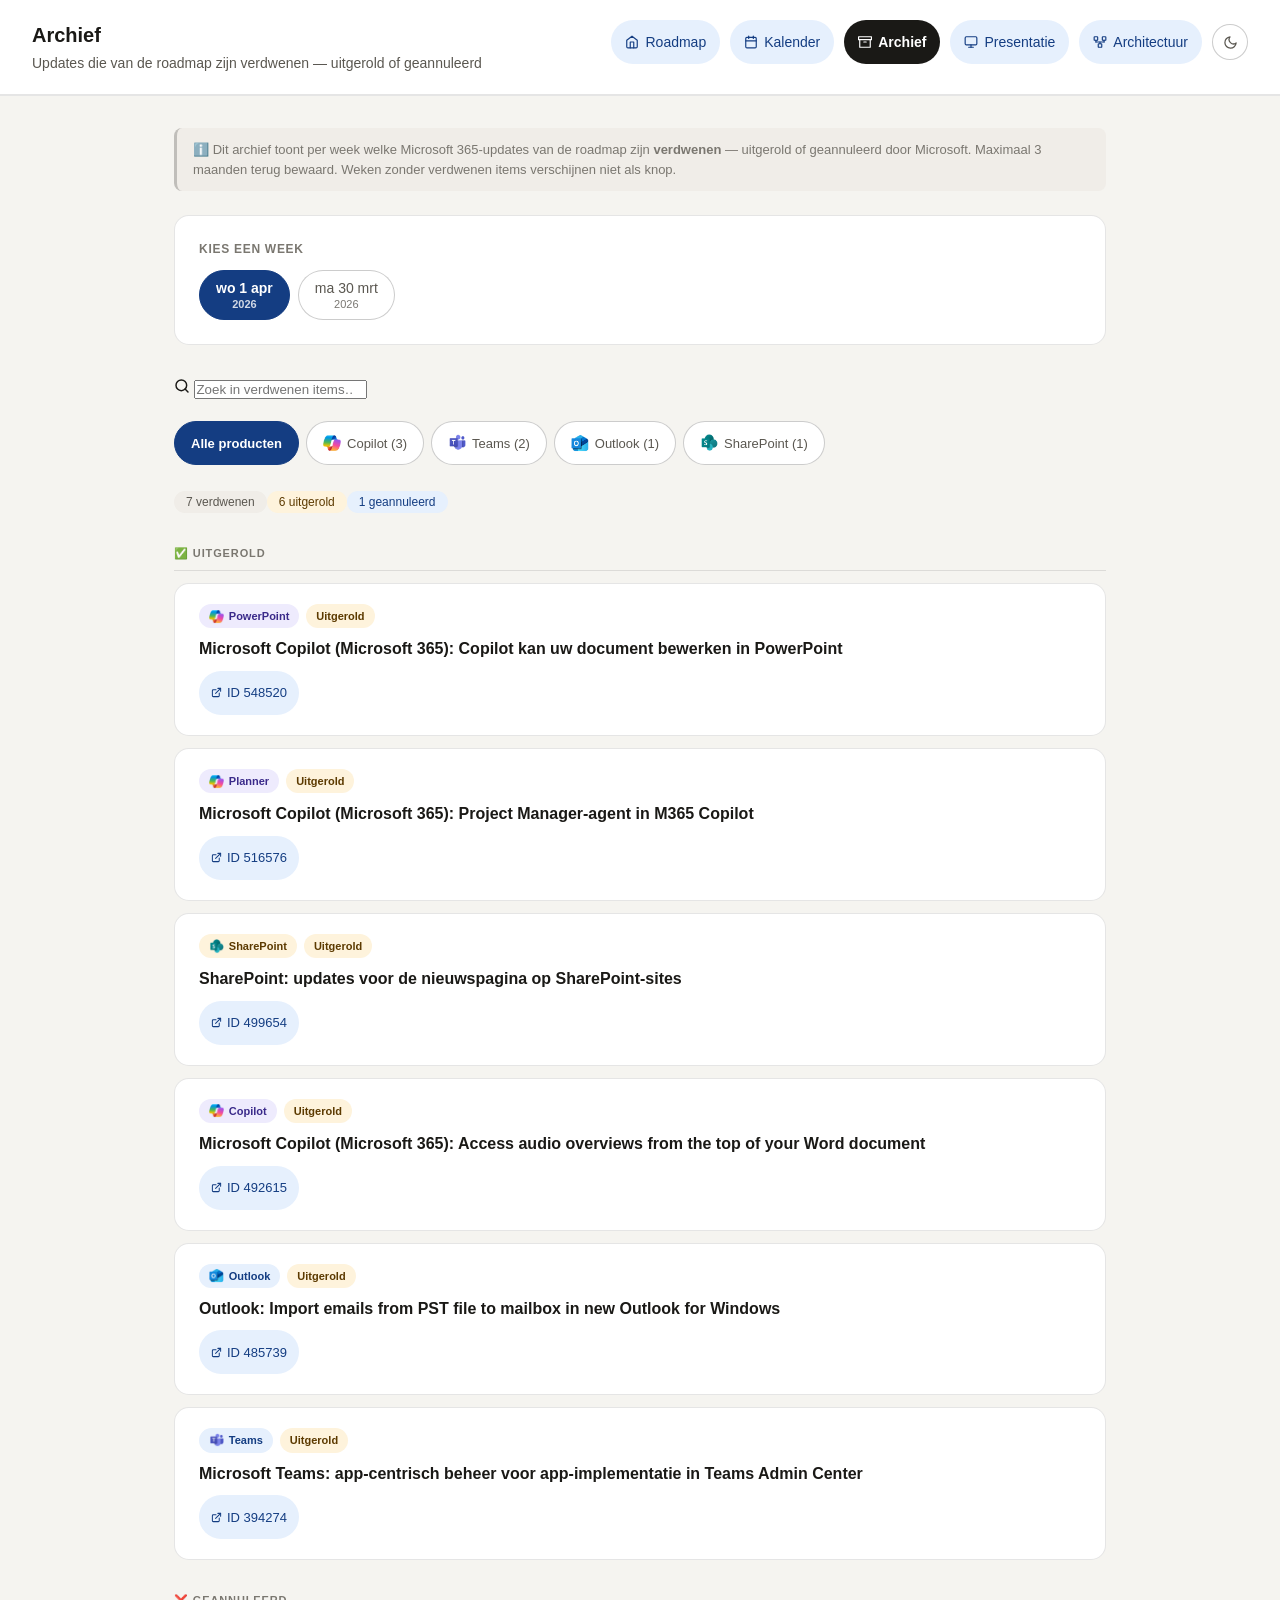
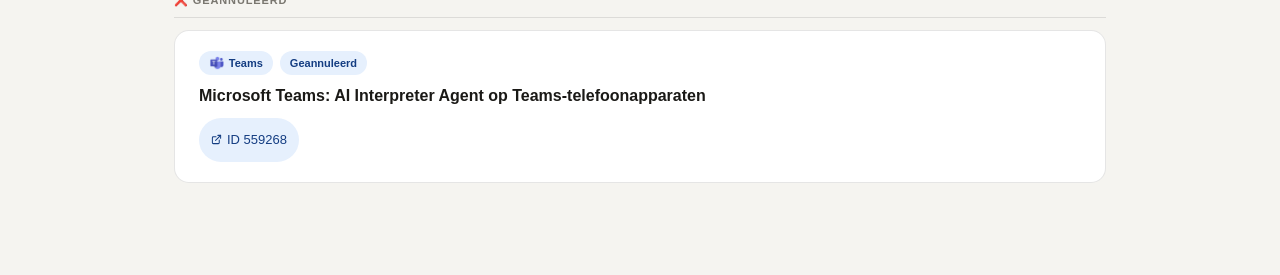
==== commit e898869d: "Presentatie integratie: consistente nav, thema, shared.css, architectuur + README bijgewerkt" ====
--- a/archief.html
+++ b/archief.html
@@ -123,8 +123,8 @@
       <a href="index.html" class="hdr-archive-link" aria-label="Terug naar de hoofdpagina"><svg width="14" height="14" viewBox="0 0 24 24" fill="none" stroke="currentColor" stroke-width="2" stroke-linecap="round" stroke-linejoin="round" aria-hidden="true"><path d="M3 9l9-7 9 7v11a2 2 0 0 1-2 2H5a2 2 0 0 1-2-2z"/><polyline points="9 22 9 12 15 12 15 22"/></svg> Roadmap</a>
       <a href="kalender.html" class="hdr-archive-link" aria-label="Bekijk de releasekalender"><svg width="14" height="14" viewBox="0 0 24 24" fill="none" stroke="currentColor" stroke-width="2" stroke-linecap="round" stroke-linejoin="round" aria-hidden="true"><rect x="3" y="4" width="18" height="18" rx="2"/><line x1="16" y1="2" x2="16" y2="6"/><line x1="8" y1="2" x2="8" y2="6"/><line x1="3" y1="10" x2="21" y2="10"/></svg> Kalender</a>
       <a href="archief.html" class="hdr-archive-link" aria-current="page" aria-label="Huidige pagina: Archief"><svg width="14" height="14" viewBox="0 0 24 24" fill="none" stroke="currentColor" stroke-width="2" stroke-linecap="round" stroke-linejoin="round" aria-hidden="true"><polyline points="21 8 21 21 3 21 3 8"/><rect x="1" y="3" width="22" height="5"/><line x1="10" y1="12" x2="14" y2="12"/></svg> Archief</a>
+      <a href="presentatie.html" class="hdr-archive-link" aria-label="Bekijk de presentatiegenerator"><svg width="14" height="14" viewBox="0 0 24 24" fill="none" stroke="currentColor" stroke-width="2" stroke-linecap="round" stroke-linejoin="round" aria-hidden="true"><rect x="2" y="3" width="20" height="14" rx="2"/><line x1="8" y1="21" x2="16" y2="21"/><line x1="12" y1="17" x2="12" y2="21"/></svg> Presentatie</a>
       <a href="architectuur.html" class="hdr-archive-link" aria-label="Bekijk de architectuurkaart"><svg width="14" height="14" viewBox="0 0 24 24" fill="none" stroke="currentColor" stroke-width="2" stroke-linecap="round" stroke-linejoin="round" aria-hidden="true"><rect x="2" y="3" width="6" height="6" rx="1"/><rect x="16" y="3" width="6" height="6" rx="1"/><rect x="9" y="15" width="6" height="6" rx="1"/><line x1="5" y1="9" x2="5" y2="12"/><line x1="19" y1="9" x2="19" y2="12"/><line x1="5" y1="12" x2="19" y2="12"/><line x1="12" y1="12" x2="12" y2="15"/></svg> Architectuur</a>
-      <a href="presentatie.html" class="hdr-archive-link" aria-label="Genereer een wekelijkse presentatie"><svg width="14" height="14" viewBox="0 0 24 24" fill="none" stroke="currentColor" stroke-width="2" stroke-linecap="round" stroke-linejoin="round" aria-hidden="true"><rect x="2" y="3" width="20" height="14" rx="2"/><line x1="8" y1="21" x2="16" y2="21"/><line x1="12" y1="17" x2="12" y2="21"/></svg> Presentatie</a>
       <button id="theme-btn" class="theme-btn" onclick="toggleTheme()" aria-label="Schakel naar donker thema" title="Thema wisselen">
         <svg class="icon-moon" width="15" height="15" viewBox="0 0 24 24" fill="none" stroke="currentColor" stroke-width="2" stroke-linecap="round" stroke-linejoin="round" aria-hidden="true"><path d="M21 12.79A9 9 0 1 1 11.21 3 7 7 0 0 0 21 12.79z"/></svg>
         <svg class="icon-sun"  width="15" height="15" viewBox="0 0 24 24" fill="none" stroke="currentColor" stroke-width="2" stroke-linecap="round" stroke-linejoin="round" aria-hidden="true"><circle cx="12" cy="12" r="5"/><line x1="12" y1="1" x2="12" y2="3"/><line x1="12" y1="21" x2="12" y2="23"/><line x1="4.22" y1="4.22" x2="5.64" y2="5.64"/><line x1="18.36" y1="18.36" x2="19.78" y2="19.78"/><line x1="1" y1="12" x2="3" y2="12"/><line x1="21" y1="12" x2="23" y2="12"/><line x1="4.22" y1="19.78" x2="5.64" y2="18.36"/><line x1="18.36" y1="5.64" x2="19.78" y2="4.22"/></svg>
--- a/shared.css
+++ b/shared.css
@@ -649,3 +649,11 @@
   border-color: var(--blue-t) !important;
   animation: itemPulse 1.2s ease-out;
 }
+
+/* ── Presentatie info-blokken (gedeeld) ─────────────────────────────────── */
+.pres-info { display:flex; align-items:flex-start; gap:0.5rem; padding:0.625rem 0.875rem;
+  border-radius:var(--radius-sm); font-size:0.8125rem; margin-bottom:0.875rem; }
+.pres-info.warn { background:var(--amber-bg); border:1px solid var(--amber-t); color:var(--amber-t); }
+.pres-info.ok   { background:var(--green-bg); border:1px solid var(--green-t); color:var(--green-t); }
+.pres-info.err  { background:var(--red-bg);   border:1px solid var(--red-t);   color:var(--red-t);   }
+
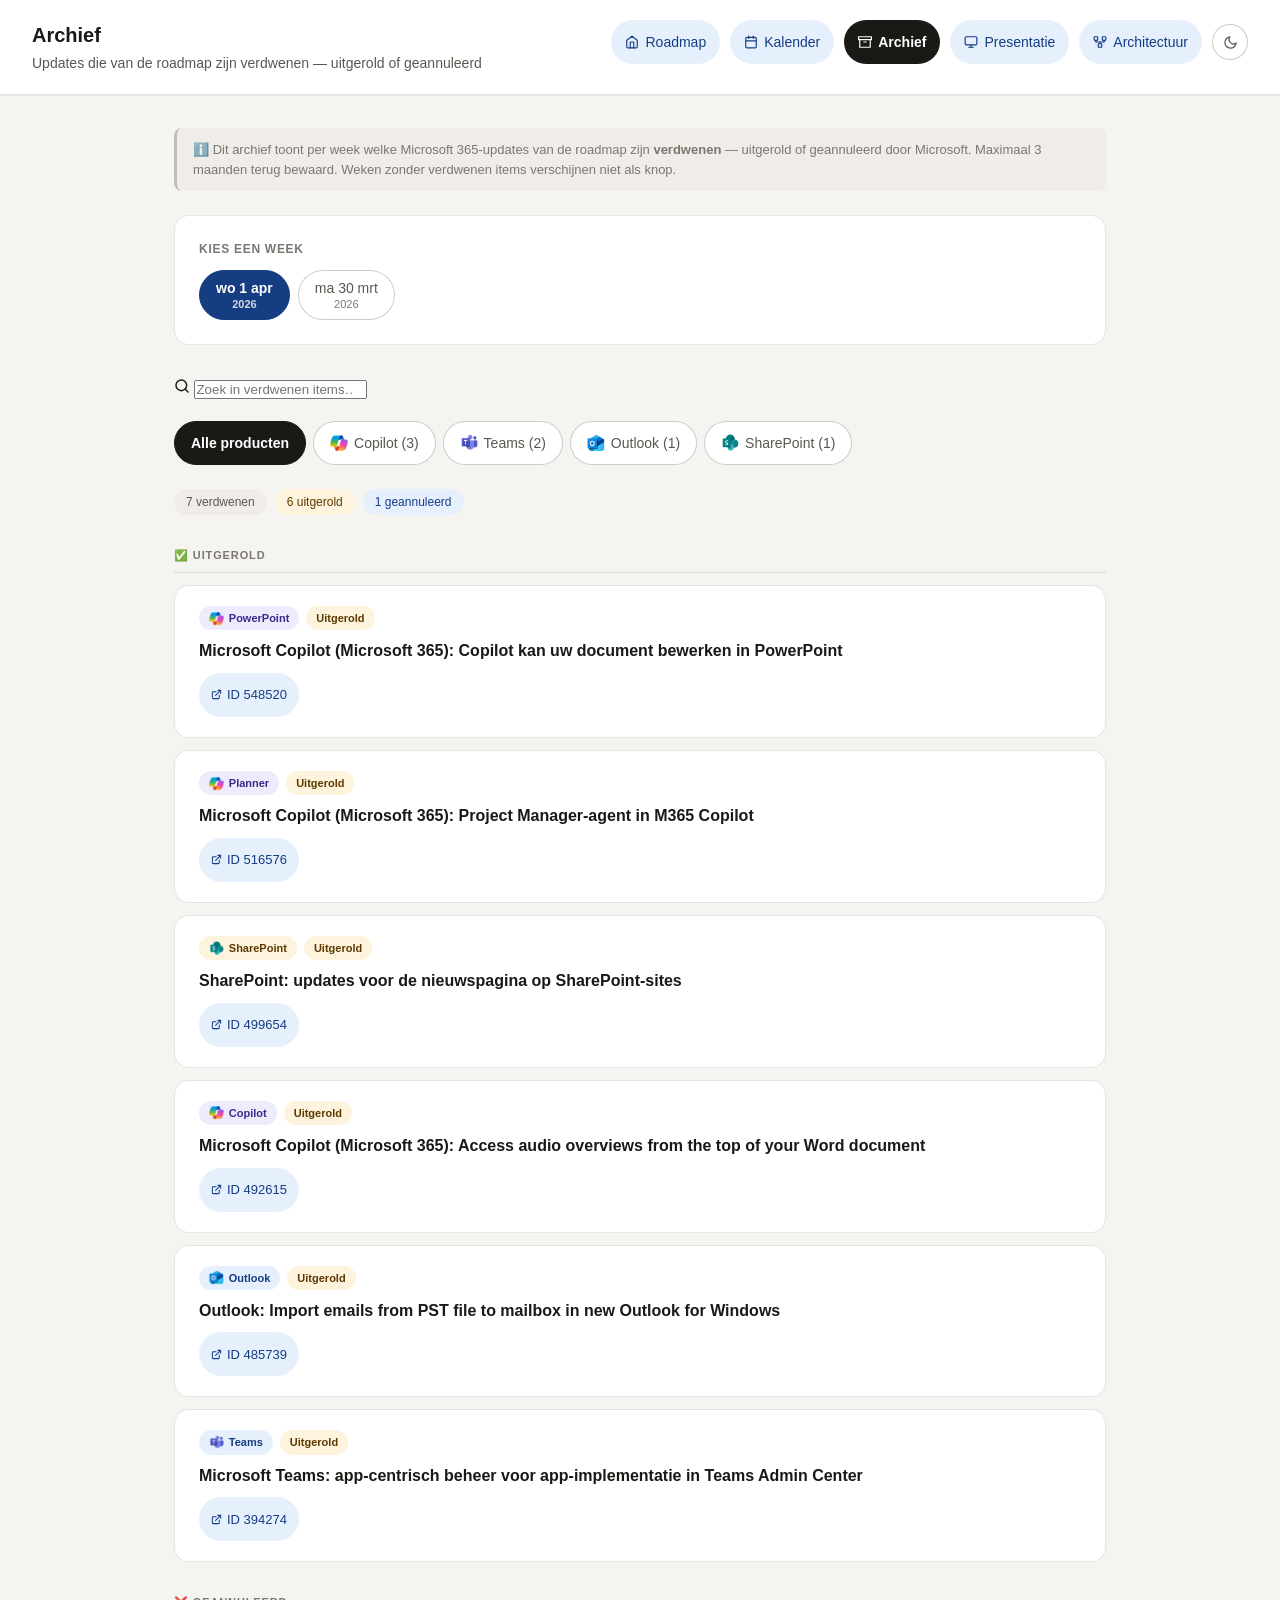
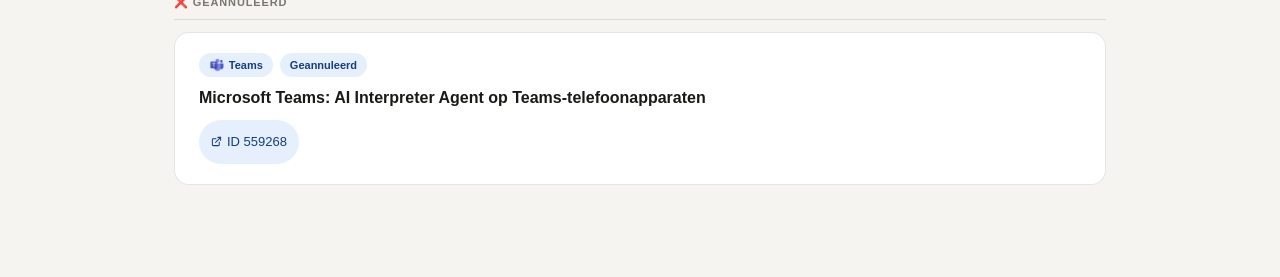
==== commit c4f10d64: "CSS: consistente knopstijlen via shared.css, duplicaten opgeruimd" ====
--- a/archief.html
+++ b/archief.html
@@ -59,22 +59,6 @@
   display: flex; flex-wrap: wrap; gap: 7px;
   margin-bottom: 1.5rem;
 }
-.arch-fb {
-  display: inline-flex;
-  align-items: center;
-  gap: 0.375rem;
-  padding: 0.4375rem 1rem;
-  border-radius: var(--radius-pill);
-  border: 1.5px solid var(--border-s);
-  background: var(--surface); color: var(--muted);
-  font-family: var(--font); font-size: 0.8125rem; font-weight: 500;
-  cursor: pointer; transition: all 0.12s;
-  min-height: 2.75rem; /* WCAG 2.5.8 */
-}
-.arch-fb[aria-pressed="true"] { background: var(--blue-t); color: var(--surface); border-color: var(--blue-t); font-weight: 600; }
-.arch-fb:hover { background: var(--surface2); color: var(--text); }
-
-
 @media (prefers-color-scheme: dark) {
   
 }
--- a/shared.css
+++ b/shared.css
@@ -152,7 +152,8 @@
 }
 
 /* ── Filter-knoppen ──────────────────────────────────────────────────────── */
-.fb {
+/* .fb = basis pill-knop · ook gebruikt als .arch-fb en .pres-week-tab */
+.fb, .arch-fb, .pres-week-tab {
   padding: 0.4375rem 1rem;
   border-radius: var(--radius-pill);
   border: 1.5px solid var(--border-s);
@@ -164,21 +165,46 @@
   cursor: pointer;
   display: inline-flex;
   align-items: center;
-  gap: 0.375rem;        /* scheiding icoon ↔ tekst */
+  gap: 0.375rem;
   transition: background 0.12s, color 0.12s, border-color 0.12s;
   line-height: 1.3;
-  align-items: center;
-}
-.fb:hover:not([aria-pressed="true"]) { background: var(--surface2); color: var(--text); }
-.fb[aria-pressed="true"] { background: var(--text); color: #fff; border-color: var(--text); font-weight: 600; }
-
-/* Actie-filterkleuren */
-.fb[aria-pressed="true"][data-act="none"]  { background: var(--c-none);  border-color: var(--c-none);  color: #fff; }
-.fb[aria-pressed="true"][data-act="admin"] { background: var(--c-admin); border-color: var(--c-admin); color: #fff; }
-.fb[aria-pressed="true"][data-act="user"]  { background: var(--c-user);  border-color: var(--c-user);  color: #fff; }
-
-/* App-filterkleuren */
-.fb[aria-pressed="true"].fb[aria-pressed="true"].fb[aria-pressed="true"].fb[aria-pressed="true"].fb[aria-pressed="true"].fb[aria-pressed="true"].fb[aria-pressed="true"].fb[aria-pressed="true"].fb[aria-pressed="true"].fb[aria-pressed="true"].fb[aria-pressed="true"].fb[aria-pressed="true"].fb[aria-pressed="true"].fb[aria-pressed="true"].fb[aria-pressed="true"].fb[aria-pressed="true"].fb[aria-pressed="true"]/* ── Statistiekenbalk ─────────────────────────────────────────────────── */
+}
+
+.fb:hover:not([aria-pressed="true"]),
+.arch-fb:hover:not([aria-pressed="true"]),
+.pres-week-tab:hover:not(.active) {
+  background: var(--surface2);
+  color: var(--text);
+  border-color: var(--border);
+}
+
+/* Actieve staat: alle pill-knoppen — donkere achtergrond, lichte tekst */
+.fb[aria-pressed="true"],
+.arch-fb[aria-pressed="true"],
+.pres-week-tab.active,
+.week-btn.active {
+  background: var(--text);
+  color: var(--surface);
+  border-color: var(--text);
+  font-weight: 600;
+}
+
+/* Actie-specifieke varianten (filter "Actie nodig?" op index/kalender) */
+.fb[aria-pressed="true"][data-act="none"]  { background: var(--c-none);  border-color: var(--c-none);  color: var(--surface); }
+.fb[aria-pressed="true"][data-act="admin"] { background: var(--c-admin); border-color: var(--c-admin); color: var(--surface); }
+.fb[aria-pressed="true"][data-act="user"]  { background: var(--c-user);  border-color: var(--c-user);  color: var(--surface); }
+
+/* Dark mode overrides voor actie-knoppen */
+html[data-theme="dark"] .fb[aria-pressed="true"][data-act="none"]  { background: #1a3d25; color: var(--green-t);  border-color: var(--green-t); }
+html[data-theme="dark"] .fb[aria-pressed="true"][data-act="admin"] { background: #3a2800; color: var(--amber-t);  border-color: var(--amber-t); }
+html[data-theme="dark"] .fb[aria-pressed="true"][data-act="user"]  { background: #162650; color: var(--blue-t);   border-color: var(--blue-t);  }
+@media (prefers-color-scheme: dark) {
+  :root:not([data-theme="light"]) .fb[aria-pressed="true"][data-act="none"]  { background: #1a3d25; color: var(--green-t);  border-color: var(--green-t); }
+  :root:not([data-theme="light"]) .fb[aria-pressed="true"][data-act="admin"] { background: #3a2800; color: var(--amber-t);  border-color: var(--amber-t); }
+  :root:not([data-theme="light"]) .fb[aria-pressed="true"][data-act="user"]  { background: #162650; color: var(--blue-t);   border-color: var(--blue-t);  }
+}
+
+/* ── Statistiekenbalk ─────────────────────────────────────────────────── */
 .stats-bar { display: flex; align-items: center; gap: 0.5rem; margin-bottom: 1.75rem; margin-top: 1.25rem; }
 .stat-pill { font-size: 0.75rem; padding: 4px 12px; border-radius: var(--radius-pill); font-weight: 500; }
 .s-total   { background: var(--surface2); color: var(--muted); }
@@ -422,11 +448,6 @@
 }
   input, select    { color-scheme: dark; }
 
-  /* Geselecteerde knoppen: donkere achtergrond met leesbare tekst */
-  .fb[aria-pressed="true"]               { background: var(--blue-t);   color: #0a1a38; border-color: var(--blue-t); }
-  .fb[aria-pressed="true"][data-act="none"]  { background: #1a5c38; color: var(--green-t);  border-color: var(--green-t); }
-  .fb[aria-pressed="true"][data-act="admin"] { background: #5c3a00; color: var(--amber-t);  border-color: var(--amber-t); }
-  .fb[aria-pressed="true"][data-act="user"]  { background: #162650; color: var(--blue-t);   border-color: var(--blue-t); }
   .card-action.act-none  { background: #1a3d25; color: var(--c-none); }
   .card-action.act-admin { background: #3a2800; color: var(--c-admin); }
   .card-action.act-user  { background: var(--blue-bg); color: var(--c-user); }
@@ -459,11 +480,6 @@
   mark             { background: #5c4a00; color: #f5e6a0; }
   input, select    { color-scheme: dark; }
 
-  /* Geselecteerde knoppen: donkere achtergrond met leesbare tekst */
-  .fb[aria-pressed="true"]               { background: var(--blue-t);   color: #0a1a38; border-color: var(--blue-t); }
-  .fb[aria-pressed="true"][data-act="none"]  { background: #1a5c38; color: var(--green-t);  border-color: var(--green-t); }
-  .fb[aria-pressed="true"][data-act="admin"] { background: #5c3a00; color: var(--amber-t);  border-color: var(--amber-t); }
-  .fb[aria-pressed="true"][data-act="user"]  { background: #162650; color: var(--blue-t);   border-color: var(--blue-t); }
   .card-action.act-none  { background: #1a3d25; color: var(--c-none); }
   .card-action.act-admin { background: #3a2800; color: var(--c-admin); }
   .card-action.act-user  { background: var(--blue-bg); color: var(--c-user);   }
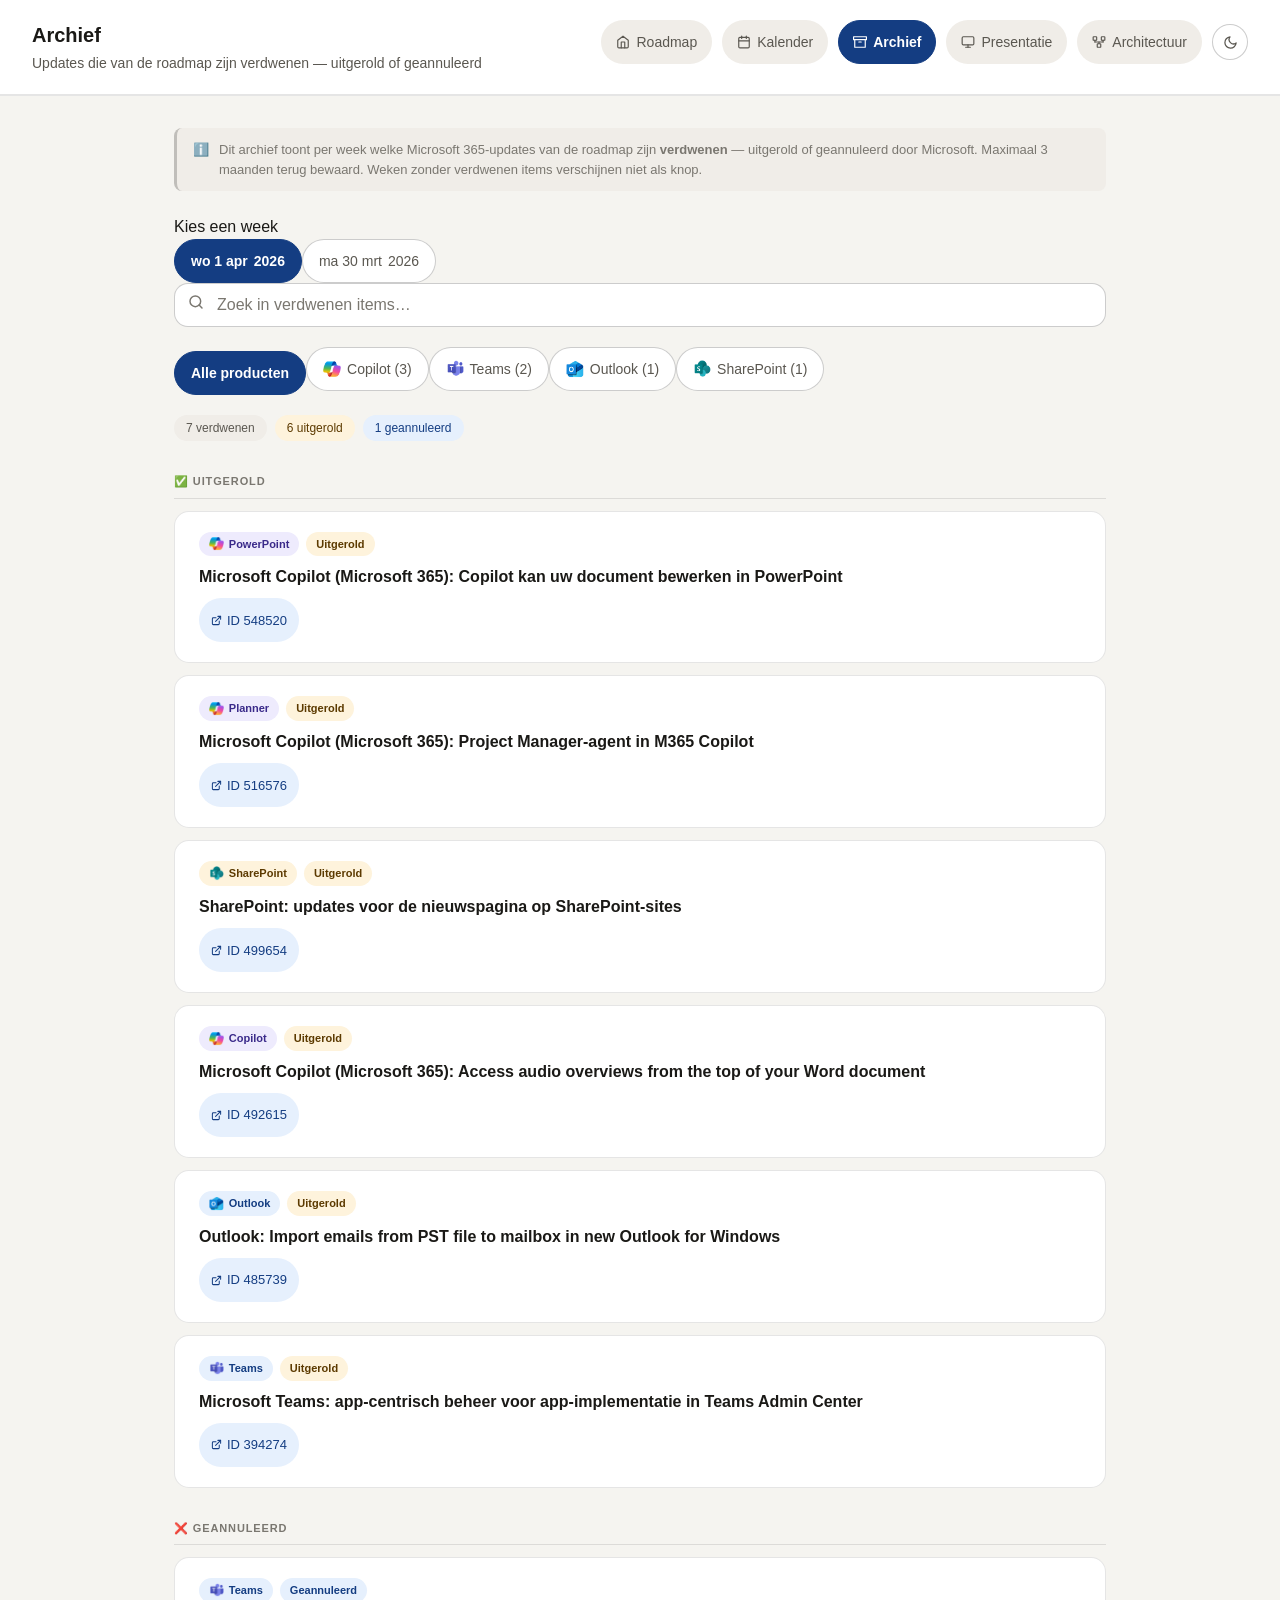
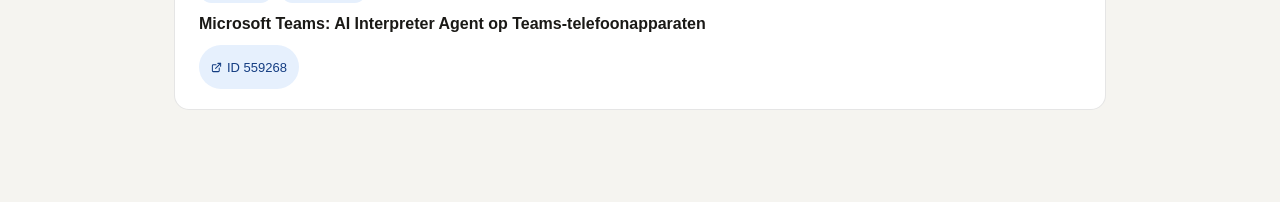
==== commit f0baf39d: "Remove inline styles and link external stylesheet Removed inline styles from archief.html and linked" ====
--- a/archief.html
+++ b/archief.html
@@ -6,81 +6,7 @@
 <title>Archief — Microsoft 365 Roadmap</title>
 <meta name="description" content="Bekijk eerdere weken van de Microsoft 365 roadmap. Het archief bewaart de laatste 3 maanden.">
 <link rel="stylesheet" href="shared.css">
-<style>
-/* ── Pagina-specifieke stijlen ────────────────────────────────────────── */
-
-/* Weekkiezer */
-.week-nav-wrap {
-  background: var(--surface);
-  border: 1px solid var(--border);
-  border-radius: var(--radius-lg);
-  padding: 1.5rem;
-  margin-bottom: 2rem;
-}
-.week-nav-wrap > span {
-  font-size: 0.75rem; font-weight: 700;
-  text-transform: uppercase; letter-spacing: 0.06em;
-  color: var(--faint); display: block; margin-bottom: 0.75rem;
-}
-.week-nav { display: flex; flex-wrap: wrap; gap: 8px; }
-
-.week-btn {
-  display: flex; flex-direction: column; align-items: center;
-  padding: 0.5rem 1rem;
-  border-radius: var(--radius-pill);
-  border: 1.5px solid var(--border-s);
-  background: var(--surface); color: var(--muted);
-  font-family: var(--font); font-size: 0.875rem; font-weight: 500;
-  cursor: pointer; transition: all 0.12s;
-  min-height: 2.75rem; /* WCAG 2.5.8 */
-  line-height: 1.3;
-}
-.week-btn.active { background: var(--blue-t); color: var(--surface); border-color: var(--blue-t); font-weight: 600; }
-.week-btn:hover { background: var(--surface2); color: var(--text); }
-
-.week-btn-year { font-size: 0.6875rem; opacity: 0.8; }
-
-/* Donkere modus weekknop */
-@media (prefers-color-scheme: dark) {
-  
-}
-
-/* Archief-inhoud koptekst */
-.archive-hdr {
-  display: flex; align-items: baseline;
-  justify-content: space-between; flex-wrap: wrap;
-  gap: 0.5rem; margin-bottom: 1.5rem;
-}
-.archive-hdr h2 { font-size: 1.125rem; font-weight: 700; }
-.archive-hdr-meta { font-size: 0.8125rem; color: var(--muted); }
-
-/* Productfilter in archief */
-.arch-filter {
-  display: flex; flex-wrap: wrap; gap: 7px;
-  margin-bottom: 1.5rem;
-}
-@media (prefers-color-scheme: dark) {
-  
-}
-
-/* Gewijzigd-blok */
-.changed-block {
-  margin-top: 2.5rem;
-  border: 1.5px solid var(--border);
-  border-radius: var(--radius-lg);
-  overflow: hidden;
-}
-.changed-hdr {
-  padding: 1rem 1.5rem;
-  background: var(--surface2);
-  font-size: 0.875rem; font-weight: 600;
-  border-bottom: 1px solid var(--border);
-}
-.changed-inner { padding: 1rem 1.5rem; background: var(--surface); }
-
-/* Leegmelding */
-.archive-empty { font-size: 0.875rem; color: var(--faint); padding: 1rem 0; }
-</style>
+<link rel="stylesheet" href="archief.css">
 <script>
 (function(){var t=localStorage.getItem('theme');if(t==='dark'||t==='light')document.documentElement.setAttribute('data-theme',t);})();
 </script>
--- a/shared.css
+++ b/shared.css
@@ -1,103 +1,217 @@
 /* ═══════════════════════════════════════════════════════════════════════
    Microsoft 365 Roadmap — Gedeelde stijlen
-   WCAG 2.2 AA geoptimaliseerd
+   WCAG 2.2 AA · Één plek voor alle kleuren, vormen en typografie
    ═══════════════════════════════════════════════════════════════════════ */
 
 /* ── Reset ─────────────────────────────────────────────────────────────── */
 *, *::before, *::after { box-sizing: border-box; margin: 0; padding: 0; }
 
-/* ── Design tokens ─────────────────────────────────────────────────────── */
+/* ══════════════════════════════════════════════════════════════════════════
+   DESIGN TOKENS — pas hier kleuren, vormen en typografie aan
+   ══════════════════════════════════════════════════════════════════════════ */
 :root {
-  /* Kleuren */
-  --bg:       #f5f4f0;
-  --surface:  #ffffff;
-  --surface2: #f0ede8;
-  --text:     #1a1916;
-  --muted:    #5a5750;
-  --faint:    #7a7770;
-  --border:   rgba(0,0,0,0.10);
-  --border-s: rgba(0,0,0,0.20);
-
-  /* App-kleuren — alle combinaties getest op ≥ 4.5:1 contrast (WCAG 1.4.3) */
-  --green-bg:  #e6f4eb; --green-t:  #145228;
-  --amber-bg:  #fef3dc; --amber-t:  #5c3a00;
-  --purple-bg: #eeebfd; --purple-t: #3a2a8a;
-  --gray-bg:   #e8e8e8; --gray-t:   #383838;
-  --blue-bg:   #e6f0fd; --blue-t:   #143d82;
-  --red-bg:    #fdecea; --red-t:    #7a1a1a;
-  --orange-bg: #fff0e6; --orange-t: #6b3200;
-  --teal-bg:   #e0f4f1; --teal-t:   #0a5248;
-  --new-bg:    #fff7e0; --new-t:    #5c3a00;
-
-  /* Actiekleuren — ≥ 4.5:1 op wit en surface2 */
-  --c-none:  #1a7a45;
-  --c-admin: #8a5600;  /* Gecorrigeerd van #b07000 (was 3.45:1 → nu 5.1:1) */
-  --c-user:  #1a4fa0;
-
-  /* Typografie */
+
+  /* ── Basisoppervlakken ─────────────────────────────────────────────── */
+  --bg:        #f5f4f0;   /* paginaachtergrond                           */
+  --surface:   #ffffff;   /* kaarten, header, knoppen                    */
+  --surface2:  #f0ede8;   /* subtiele vlakken, hover-achtergrond         */
+  --text:      #1a1916;   /* primaire tekst                              */
+  --muted:     #5a5750;   /* secundaire tekst                            */
+  --faint:     #7a7770;   /* labels, meta-informatie                     */
+  --border:    rgba(0,0,0,0.10);
+  --border-s:  rgba(0,0,0,0.20);  /* iets sterker voor actieve randen    */
+
+  /* ── Statuskleuren (achtergrond + tekst, ≥ 4.5:1 contrast getest) ─── */
+  --green-bg:  #e6f4eb;  --green-t:  #145228;
+  --amber-bg:  #fef3dc;  --amber-t:  #5c3a00;
+  --purple-bg: #eeebfd;  --purple-t: #3a2a8a;
+  --gray-bg:   #e8e8e8;  --gray-t:   #383838;
+  --blue-bg:   #e6f0fd;  --blue-t:   #143d82;
+  --red-bg:    #fdecea;  --red-t:    #7a1a1a;
+  --orange-bg: #fff0e6;  --orange-t: #6b3200;
+  --teal-bg:   #e0f4f1;  --teal-t:   #0a5248;
+  --new-bg:    #fff7e0;  --new-t:    #5c3a00;
+
+  /* ── Actiekleuren ──────────────────────────────────────────────────── */
+  --c-none:    #1a7a45;   /* Automatisch — groen                         */
+  --c-admin:   #8a5600;   /* IT-beheerder — amber (5.1:1 contrast)       */
+  --c-user:    #1a4fa0;   /* Medewerker — blauw                          */
+
+  /* ── Typografie ────────────────────────────────────────────────────── */
   --font: -apple-system, BlinkMacSystemFont, 'Segoe UI', Roboto, sans-serif;
 
-  /* Afmetingen */
-  --hdr-height: 4.5rem;   /* Hoogte sticky header — gebruikt voor scroll-margin */
-  --radius-sm:  0.5rem;
-  --radius-md:  0.875rem;
-  --radius-lg:  0.9375rem;
-  --radius-pill: 100px;
-}
-
-/* ── Basistypografie ────────────────────────────────────────────────────── */
+  /* ── Afmetingen ────────────────────────────────────────────────────── */
+  --hdr-height:   4.5rem;
+  --radius-sm:    0.5rem;
+  --radius-md:    0.875rem;
+  --radius-lg:    0.9375rem;
+  --radius-pill:  100px;
+
+  /* ── Component-tokens voor dark mode (worden hieronder overschreven) ─ */
+  --mark-bg:            #fff3b0;
+  --mark-color:         inherit;
+  --input-color-scheme: light;
+
+  /* Kaart-actiekleuren (anders in dark) */
+  --card-act-none-bg:   #e8f7ee;
+  --card-act-admin-bg:  #fef3dc;
+  --card-act-user-bg:   var(--blue-bg);
+
+  /* Filter-knop actie-varianten (anders in dark) */
+  --fb-act-none-bg:     var(--c-none);   --fb-act-none-border:  var(--c-none);   --fb-act-none-color:   var(--surface);
+  --fb-act-admin-bg:    var(--c-admin);  --fb-act-admin-border: var(--c-admin);  --fb-act-admin-color:  var(--surface);
+  --fb-act-user-bg:     var(--c-user);   --fb-act-user-border:  var(--c-user);   --fb-act-user-color:   var(--surface);
+}
+
+/* ══════════════════════════════════════════════════════════════════════════
+   DARK MODE — systeem-automatisch
+   ══════════════════════════════════════════════════════════════════════════ */
+@media (prefers-color-scheme: dark) {
+  :root:not([data-theme="light"]) {
+    --bg:        #1a1917;
+    --surface:   #242220;
+    --surface2:  #2e2c2a;
+    --text:      #f0ede8;
+    --muted:     #b0ada8;
+    --faint:     #888480;
+    --border:    rgba(255,255,255,0.10);
+    --border-s:  rgba(255,255,255,0.20);
+
+    --green-bg:  #1a3d25;  --green-t:  #7dd9a0;
+    --amber-bg:  #3a2800;  --amber-t:  #f5c97a;
+    --purple-bg: #2a2060;  --purple-t: #c4b8f8;
+    --gray-bg:   #333230;  --gray-t:   #c8c6c2;
+    --blue-bg:   #162650;  --blue-t:   #7ab0f5;
+    --red-bg:    #3a1010;  --red-t:    #f5a0a0;
+    --orange-bg: #3a1a00;  --orange-t: #f5b880;
+    --teal-bg:   #0e2e2a;  --teal-t:   #7dd4cc;
+    --new-bg:    #3a2400;  --new-t:    #f5c97a;
+
+    --c-none:    #5dd48a;
+    --c-admin:   #f0a830;
+    --c-user:    #7ab0f5;
+
+    --mark-bg:            #5c4a00;
+    --mark-color:         #f5e6a0;
+    --input-color-scheme: dark;
+
+    --card-act-none-bg:   #1a3d25;
+    --card-act-admin-bg:  #3a2800;
+    --card-act-user-bg:   var(--blue-bg);
+
+    --fb-act-none-bg:     #1a3d25;  --fb-act-none-border:  var(--green-t);  --fb-act-none-color:   var(--green-t);
+    --fb-act-admin-bg:    #3a2800;  --fb-act-admin-border: var(--amber-t);  --fb-act-admin-color:  var(--amber-t);
+    --fb-act-user-bg:     var(--blue-bg); --fb-act-user-border: var(--blue-t); --fb-act-user-color: var(--blue-t);
+  }
+}
+
+/* DARK MODE — handmatig via data-theme knop */
+[data-theme="dark"] {
+  --bg:        #1a1917;
+  --surface:   #242220;
+  --surface2:  #2e2c2a;
+  --text:      #f0ede8;
+  --muted:     #b0ada8;
+  --faint:     #888480;
+  --border:    rgba(255,255,255,0.10);
+  --border-s:  rgba(255,255,255,0.20);
+
+  --green-bg:  #1a3d25;  --green-t:  #7dd9a0;
+  --amber-bg:  #3a2800;  --amber-t:  #f5c97a;
+  --purple-bg: #2a2060;  --purple-t: #c4b8f8;
+  --gray-bg:   #333230;  --gray-t:   #c8c6c2;
+  --blue-bg:   #162650;  --blue-t:   #7ab0f5;
+  --red-bg:    #3a1010;  --red-t:    #f5a0a0;
+  --orange-bg: #3a1a00;  --orange-t: #f5b880;
+  --teal-bg:   #0e2e2a;  --teal-t:   #7dd4cc;
+  --new-bg:    #3a2400;  --new-t:    #f5c97a;
+
+  --c-none:    #5dd48a;
+  --c-admin:   #f0a830;
+  --c-user:    #7ab0f5;
+
+  --mark-bg:            #5c4a00;
+  --mark-color:         #f5e6a0;
+  --input-color-scheme: dark;
+
+  --card-act-none-bg:   #1a3d25;
+  --card-act-admin-bg:  #3a2800;
+  --card-act-user-bg:   var(--blue-bg);
+
+  --fb-act-none-bg:     #1a3d25;  --fb-act-none-border:  var(--green-t);  --fb-act-none-color:   var(--green-t);
+  --fb-act-admin-bg:    #3a2800;  --fb-act-admin-border: var(--amber-t);  --fb-act-admin-color:  var(--amber-t);
+  --fb-act-user-bg:     var(--blue-bg); --fb-act-user-border: var(--blue-t); --fb-act-user-color: var(--blue-t);
+}
+
+/* ══════════════════════════════════════════════════════════════════════════
+   BASISSTIJLEN
+   ══════════════════════════════════════════════════════════════════════════ */
+
 body {
   font-family: var(--font);
   background: var(--bg);
   color: var(--text);
   min-height: 100vh;
-  font-size: 1rem;        /* = 16px, maar schaalt mee met browservoorkeur (WCAG 1.4.4) */
+  font-size: 1rem;
   line-height: 1.5;
-  -webkit-text-size-adjust: 100%;  /* Voorkom auto-schalen op mobiel */
-}
-
-/* ── WCAG 2.2 §2.4.11 Focus Not Obscured ─────────────────────────────── */
-/* Sticky header is ~4.5rem hoog. Gefocuste elementen mogen er niet achter
-   verdwijnen. scroll-margin-top zorgt dat de browser voldoende ruimte laat. */
+  -webkit-text-size-adjust: 100%;
+}
+
+/* ── Toegankelijkheid: skip-link ────────────────────────────────────────── */
+.skip-link {
+  position: absolute; left: -9999px; top: 1rem;
+  background: var(--text); color: var(--surface);
+  padding: 0.5rem 1rem;
+  border-radius: var(--radius-sm);
+  font-size: 0.875rem; font-weight: 600;
+  z-index: 100; text-decoration: none;
+}
+.skip-link:focus { left: 1rem; }
+
+/* Schermlezer-only tekst */
+.sr-only {
+  position: absolute; width: 1px; height: 1px;
+  padding: 0; margin: -1px; overflow: hidden;
+  clip: rect(0,0,0,0); white-space: nowrap; border: 0;
+}
+
+/* ── WCAG 2.4.7 Focus Visible + 2.4.11 Focus Not Obscured ───────────────── */
 a, button, input, select, summary, [tabindex]:not([tabindex="-1"]) {
   scroll-margin-top: calc(var(--hdr-height) + 0.5rem);
 }
-
-/* ── WCAG 2.1 §2.4.7 Focus Visible + WCAG 2.2 §2.4.11 ───────────────── */
 :focus-visible {
   outline: 3px solid var(--blue-t);
   outline-offset: 2px;
   border-radius: var(--radius-sm);
 }
 
-/* ── Toegankelijkheid: skip-link ─────────────────────────────────────── */
-.skip-link {
-  position: absolute;
-  left: -9999px;
-  top: 1rem;
-  background: var(--text);
-  color: #fff;
-  padding: 0.5rem 1rem;
-  border-radius: var(--radius-sm);
+/* ── Selectiemarkering (zoekresultaten) ──────────────────────────────────── */
+mark {
+  background: var(--mark-bg);
+  color: var(--mark-color);
+  border-radius: 2px;
+  padding: 0 1px;
+}
+
+/* ── Formulierelementen ──────────────────────────────────────────────────── */
+input, select { color-scheme: var(--input-color-scheme); }
+
+select {
+  padding: 0.4375rem 0.75rem;
+  border-radius: var(--radius-pill);
+  border: 1.5px solid var(--border-s);
+  background: var(--surface);
+  color: var(--text);
+  font-family: var(--font);
   font-size: 0.875rem;
-  font-weight: 600;
-  z-index: 100;
-  text-decoration: none;
-}
-.skip-link:focus { left: 1rem; }
-
-/* Schermlezer-only tekst */
-.sr-only {
-  position: absolute;
-  width: 1px; height: 1px;
-  padding: 0; margin: -1px;
-  overflow: hidden;
-  clip: rect(0,0,0,0);
-  white-space: nowrap;
-  border: 0;
-}
-
-/* ── Header ─────────────────────────────────────────────────────────────── */
+  cursor: pointer;
+  min-height: 2.75rem;
+}
+select:focus-visible { outline: 3px solid var(--blue-t); outline-offset: 2px; }
+
+/* ══════════════════════════════════════════════════════════════════════════
+   HEADER
+   ══════════════════════════════════════════════════════════════════════════ */
 .hdr {
   background: var(--surface);
   border-bottom: 2px solid var(--border);
@@ -112,48 +226,73 @@
   z-index: 10;
   min-height: var(--hdr-height);
 }
-.hdr h1    { font-size: 1.25rem; font-weight: 700; }
-.hdr-sub   { font-size: 0.875rem; color: var(--muted); margin-top: 3px; }
-.hdr-right { display: flex; align-items: center; gap: 0.625rem; flex-shrink: 0; flex-wrap: wrap; }
-/* ── Header linker kolom ────────────────────────────────────────────────── */
+
+.hdr h1     { font-size: 1.25rem; font-weight: 700; }
+.hdr-sub    { font-size: 0.875rem; color: var(--muted); margin-top: 3px; }
+
 .hdr-left {
-  display: flex;
-  align-items: center;
-  gap: 0.875rem;
-  flex: 1;
-  min-width: 0;
+  display: flex; align-items: center; gap: 0.875rem;
+  flex: 1; min-width: 0;
 }
 .hdr-left > div { min-width: 0; }
 
+.hdr-right {
+  display: flex; align-items: center;
+  gap: 0.625rem; flex-shrink: 0; flex-wrap: wrap;
+}
+
 #last-updated {
-  font-size: 0.75rem;
-  color: var(--faint);
+  font-size: 0.75rem; color: var(--faint);
   background: var(--surface2);
   padding: 5px 12px;
   border-radius: var(--radius-pill);
   white-space: nowrap;
 }
 
-/* ── Hoofd-layout ────────────────────────────────────────────────────────── */
+/* ── Navigatielinks in header ────────────────────────────────────────────── */
+.hdr-archive-link {
+  display: inline-flex; align-items: center; gap: 6px;
+  font-size: 0.875rem; font-weight: 500;
+  color: var(--muted);
+  background: var(--surface2);
+  text-decoration: none;
+  padding: 0.4375rem 0.875rem;
+  border-radius: var(--radius-pill);
+  border: 1.5px solid transparent;
+  white-space: nowrap;
+  min-height: 2.75rem;
+  transition: background 0.12s, color 0.12s, border-color 0.12s;
+}
+.hdr-archive-link:hover {
+  background: var(--surface2);
+  color: var(--text);
+  border-color: var(--border-s);
+}
+/* Huidige pagina — blauw, niet klikbaar */
+.hdr-archive-link[aria-current="page"] {
+  background: var(--blue-t);
+  color: var(--surface);
+  border-color: var(--blue-t);
+  font-weight: 600;
+  pointer-events: none;
+}
+.hdr-archive-link[aria-current="page"]:hover { opacity: 1; }
+
+/* ══════════════════════════════════════════════════════════════════════════
+   HOOFD-LAYOUT
+   ══════════════════════════════════════════════════════════════════════════ */
 .main { max-width: 980px; margin: 0 auto; padding: 2rem 1.5rem 5rem; }
 
-/* ── WCAG 2.2 §2.5.8 Target Size Minimum (24×24 CSS px) ─────────────── */
-/* Alle interactieve elementen hebben min. 24×24px raakoppervlak          */
-.fb, .back-link, .hdr-archive-link, .week-btn, .arch-fb, .ms-link, .collapsible-toggle {
-  min-height: 2.75rem;   /* 44px — ruim boven minimum voor goede bruikbaarheid */
-}
-/* Kleine knoppen zoals ✕ krijgen expliciet min-formaat */
-.search-clear {
-  min-width: 2.75rem;
-  min-height: 2.75rem;
-  display: flex;
-  align-items: center;
-  justify-content: center;
-}
-
-/* ── Filter-knoppen ──────────────────────────────────────────────────────── */
-/* .fb = basis pill-knop · ook gebruikt als .arch-fb en .pres-week-tab */
-.fb, .arch-fb, .pres-week-tab {
+/* ══════════════════════════════════════════════════════════════════════════
+   KNOPPENSYSTEEM — geünificeerd
+   Alle pill-knoppen en tab-knoppen op de site delen dezelfde regels:
+     · standaard  → wit/surface, muted tekst
+     · hover      → surface2 achtergrond (grijs), text kleur
+     · actief     → blue-t achtergrond (blauw), wit tekst
+   ══════════════════════════════════════════════════════════════════════════ */
+
+/* Basis — gedeeld door .fb, .arch-fb, .pres-week-tab, .week-btn, .level-btn */
+.fb, .arch-fb, .pres-week-tab, .week-btn, .level-btn {
   padding: 0.4375rem 1rem;
   border-radius: var(--radius-pill);
   border: 1.5px solid var(--border-s);
@@ -168,65 +307,129 @@
   gap: 0.375rem;
   transition: background 0.12s, color 0.12s, border-color 0.12s;
   line-height: 1.3;
-}
-
+  min-height: 2.75rem;
+  white-space: nowrap;
+}
+
+/* Hover — consistente grijze achtergrond op álle knopvarianten */
 .fb:hover:not([aria-pressed="true"]),
 .arch-fb:hover:not([aria-pressed="true"]),
-.pres-week-tab:hover:not(.active) {
+.pres-week-tab:hover:not(.active),
+.week-btn:hover:not(.active),
+.level-btn:hover:not(.active) {
   background: var(--surface2);
   color: var(--text);
-  border-color: var(--border);
-}
-
-/* Actieve staat: alle pill-knoppen — donkere achtergrond, lichte tekst */
+  border-color: var(--border-s);
+}
+
+/* Actief — consistente blauwe achtergrond op álle knopvarianten */
 .fb[aria-pressed="true"],
 .arch-fb[aria-pressed="true"],
 .pres-week-tab.active,
-.week-btn.active {
-  background: var(--text);
+.week-btn.active,
+.level-btn.active {
+  background: var(--blue-t);
   color: var(--surface);
-  border-color: var(--text);
+  border-color: var(--blue-t);
   font-weight: 600;
 }
 
-/* Actie-specifieke varianten (filter "Actie nodig?" op index/kalender) */
-.fb[aria-pressed="true"][data-act="none"]  { background: var(--c-none);  border-color: var(--c-none);  color: var(--surface); }
-.fb[aria-pressed="true"][data-act="admin"] { background: var(--c-admin); border-color: var(--c-admin); color: var(--surface); }
-.fb[aria-pressed="true"][data-act="user"]  { background: var(--c-user);  border-color: var(--c-user);  color: var(--surface); }
-
-/* Dark mode overrides voor actie-knoppen */
-html[data-theme="dark"] .fb[aria-pressed="true"][data-act="none"]  { background: #1a3d25; color: var(--green-t);  border-color: var(--green-t); }
-html[data-theme="dark"] .fb[aria-pressed="true"][data-act="admin"] { background: #3a2800; color: var(--amber-t);  border-color: var(--amber-t); }
-html[data-theme="dark"] .fb[aria-pressed="true"][data-act="user"]  { background: #162650; color: var(--blue-t);   border-color: var(--blue-t);  }
+/* Actie-specifieke filterknopvarianten (data-act="none/admin/user") */
+.fb[aria-pressed="true"][data-act="none"]  { background: var(--fb-act-none-bg);  border-color: var(--fb-act-none-border);  color: var(--fb-act-none-color);  }
+.fb[aria-pressed="true"][data-act="admin"] { background: var(--fb-act-admin-bg); border-color: var(--fb-act-admin-border); color: var(--fb-act-admin-color); }
+.fb[aria-pressed="true"][data-act="user"]  { background: var(--fb-act-user-bg);  border-color: var(--fb-act-user-border);  color: var(--fb-act-user-color);  }
+
+/* WCAG 2.5.8 Target Size Minimum */
+.back-link, .ms-link, .collapsible-toggle { min-height: 2.75rem; }
+.search-clear { min-width: 2.75rem; min-height: 2.75rem; display: flex; align-items: center; justify-content: center; }
+
+/* ── Thema-wisselsknop ─────────────────────────────────────────────────── */
+.theme-btn {
+  display: inline-flex; align-items: center; justify-content: center;
+  width: 2.25rem; height: 2.25rem;
+  border-radius: var(--radius-pill);
+  border: 1.5px solid var(--border-s);
+  background: var(--surface);
+  color: var(--muted);
+  cursor: pointer;
+  transition: background 0.15s, color 0.15s, border-color 0.15s;
+  flex-shrink: 0;
+}
+.theme-btn:hover { background: var(--surface2); color: var(--text); border-color: var(--border-s); }
+.theme-btn:focus-visible { outline: 2px solid var(--text); outline-offset: 2px; }
+.theme-btn svg { pointer-events: none; }
+
+/* Zon-icoon in dark, maan-icoon in light */
+.theme-btn .icon-sun { display: none; }
+.theme-btn .icon-moon { display: block; }
+[data-theme="dark"] .theme-btn .icon-sun { display: block; }
+[data-theme="dark"] .theme-btn .icon-moon { display: none; }
 @media (prefers-color-scheme: dark) {
-  :root:not([data-theme="light"]) .fb[aria-pressed="true"][data-act="none"]  { background: #1a3d25; color: var(--green-t);  border-color: var(--green-t); }
-  :root:not([data-theme="light"]) .fb[aria-pressed="true"][data-act="admin"] { background: #3a2800; color: var(--amber-t);  border-color: var(--amber-t); }
-  :root:not([data-theme="light"]) .fb[aria-pressed="true"][data-act="user"]  { background: #162650; color: var(--blue-t);   border-color: var(--blue-t);  }
-}
-
-/* ── Statistiekenbalk ─────────────────────────────────────────────────── */
-.stats-bar { display: flex; align-items: center; gap: 0.5rem; margin-bottom: 1.75rem; margin-top: 1.25rem; }
-.stat-pill { font-size: 0.75rem; padding: 4px 12px; border-radius: var(--radius-pill); font-weight: 500; }
-.s-total   { background: var(--surface2); color: var(--muted); }
-.s-rolling { background: var(--amber-bg); color: var(--amber-t); }
-.s-dev     { background: var(--blue-bg);  color: var(--blue-t); }
-.s-new     { background: var(--new-bg);   color: var(--new-t); }
-
-/* ── Sectiekoptekst ───────────────────────────────────────────────────── */
+  :root:not([data-theme="light"]) .theme-btn .icon-sun { display: block; }
+  :root:not([data-theme="light"]) .theme-btn .icon-moon { display: none; }
+}
+
+/* ══════════════════════════════════════════════════════════════════════════
+   FILTERBLOK
+   ══════════════════════════════════════════════════════════════════════════ */
+.filters {
+  background: var(--surface);
+  border: 1px solid var(--border);
+  border-radius: var(--radius-lg);
+  padding: 1.25rem 1.5rem;
+  margin-bottom: 1.75rem;
+  display: flex; flex-direction: column; gap: 1rem;
+}
+.filter-group        { display: flex; flex-direction: column; gap: 0.4rem; }
+.filter-group > label,
+.filter-lbl {
+  font-size: 0.6875rem; font-weight: 700;
+  text-transform: uppercase; letter-spacing: 0.08em;
+  color: var(--faint);
+  display: flex; align-items: center; gap: 6px;
+}
+.filter-bar          { display: flex; flex-wrap: wrap; gap: 6px; }
+.filter-divider      { height: 1px; background: var(--border); margin: 0.125rem 0; }
+.filter-row-2        { display: flex; gap: 1.25rem; flex-wrap: wrap; }
+.filter-row-2 .filter-group { flex: 1; min-width: 160px; }
+.filter-note         { font-size: 0.6875rem; color: var(--faint); margin-top: 3px; }
+
+/* Weekbadge naast periodlabel */
+.week-mini-badge {
+  font-size: 0.6rem; font-weight: 700;
+  background: var(--new-bg); color: var(--new-t);
+  padding: 1px 7px; border-radius: var(--radius-pill);
+  white-space: nowrap; text-transform: none; letter-spacing: 0;
+}
+
+/* ══════════════════════════════════════════════════════════════════════════
+   STATISTIEKENBALK
+   ══════════════════════════════════════════════════════════════════════════ */
+.stats-bar   { display: flex; align-items: center; gap: 0.5rem; margin-bottom: 1.75rem; margin-top: 1.25rem; flex-wrap: wrap; }
+.stats-left  { display: flex; flex-wrap: wrap; gap: 0.5rem; align-items: center; flex: 1; }
+.stat-updated{ font-size: 0.75rem; color: var(--faint); margin-left: auto; white-space: nowrap; }
+.stat-pill   { font-size: 0.75rem; padding: 4px 12px; border-radius: var(--radius-pill); font-weight: 500; }
+.s-total  { background: var(--surface2); color: var(--muted); }
+.s-rolling{ background: var(--amber-bg); color: var(--amber-t); }
+.s-dev    { background: var(--blue-bg);  color: var(--blue-t); }
+.s-new    { background: var(--new-bg);   color: var(--new-t); }
+
+/* ══════════════════════════════════════════════════════════════════════════
+   SECTIEKOPTEKST
+   ══════════════════════════════════════════════════════════════════════════ */
 .sec-hdr {
-  font-size: 0.6875rem;
-  font-weight: 700;
-  text-transform: uppercase;
-  letter-spacing: 0.08em;
+  font-size: 0.6875rem; font-weight: 700;
+  text-transform: uppercase; letter-spacing: 0.08em;
   color: var(--faint);
   margin: 2rem 0 0.75rem;
   padding-bottom: 8px;
   border-bottom: 1px solid var(--border);
-  display: flex;
-  align-items: center;
-  justify-content: space-between;
-}
-/* ── Kaart ────────────────────────────────────────────────────────────── */
+  display: flex; align-items: center; justify-content: space-between;
+}
+
+/* ══════════════════════════════════════════════════════════════════════════
+   KAARTEN
+   ══════════════════════════════════════════════════════════════════════════ */
 .card {
   background: var(--surface);
   border: 1.5px solid var(--border);
@@ -235,286 +438,349 @@
   margin-bottom: 0.75rem;
   transition: border-color 0.15s, box-shadow 0.15s;
 }
-.card:hover { border-color: var(--border-s); box-shadow: 0 2px 12px rgba(0,0,0,0.06); }
-.card.act-none  { border-left: 4px solid var(--c-none); }
-.card.act-admin { border-left: 4px solid var(--c-admin); }
-.card.act-user  { border-left: 4px solid var(--c-user); }
+.card:hover      { border-color: var(--border-s); box-shadow: 0 2px 12px rgba(0,0,0,0.06); }
+.card.act-none   { border-left: 4px solid var(--c-none); }
+.card.act-admin  { border-left: 4px solid var(--c-admin); }
+.card.act-user   { border-left: 4px solid var(--c-user); }
 
 .card-pills { display: flex; align-items: center; gap: 7px; flex-wrap: wrap; margin-bottom: 10px; }
 
-/* h3 voor kaarttitels — h2 voor sectietitels (WCAG 1.3.1 heading hierarchy) */
 .card-title {
-  font-size: 1rem;
-  font-weight: 600;
-  line-height: 1.4;
-  margin-bottom: 10px;
-  color: var(--text);
+  font-size: 1rem; font-weight: 600; line-height: 1.4;
+  margin-bottom: 10px; color: var(--text);
 }
 
 .card-benefit {
-  font-size: 0.9375rem;
-  color: var(--text);
-  line-height: 1.7;
+  font-size: 0.9375rem; color: var(--text); line-height: 1.7;
   margin-bottom: 0.75rem;
   padding: 12px 14px;
   background: var(--surface2);
   border-radius: var(--radius-sm);
 }
 .card-benefit-label {
-  font-size: 0.6875rem;
-  font-weight: 700;
-  text-transform: uppercase;
-  letter-spacing: 0.07em;
-  color: var(--faint);
-  margin-bottom: 5px;
-  display: block;
-}
-
+  font-size: 0.6875rem; font-weight: 700;
+  text-transform: uppercase; letter-spacing: 0.07em;
+  color: var(--faint); margin-bottom: 5px; display: block;
+}
+
+/* Actieblokje op kaart */
 .card-action {
-  display: inline-flex;
-  align-items: center;
-  gap: 8px;
-  font-size: 0.875rem;
-  font-weight: 600;
-  padding: 6px 14px;
-  border-radius: var(--radius-pill);
+  display: inline-flex; align-items: center; gap: 8px;
+  font-size: 0.875rem; font-weight: 600;
+  padding: 6px 14px; border-radius: var(--radius-pill);
   margin-bottom: 0.75rem;
 }
-.card-action.act-none  { background: #e8f7ee; color: var(--c-none); }
-.card-action.act-admin { background: #fef3dc; color: var(--c-admin); }
-.card-action.act-user  { background: var(--blue-bg); color: var(--c-user); }
-
-/* ── Details/summary ─────────────────────────────────────────────────── */
+.card-action.act-none  { background: var(--card-act-none-bg);  color: var(--c-none); }
+.card-action.act-admin { background: var(--card-act-admin-bg); color: var(--c-admin); }
+.card-action.act-user  { background: var(--card-act-user-bg);  color: var(--c-user); }
+
+/* ── Details / summary ───────────────────────────────────────────────────── */
 details { margin-bottom: 0.75rem; }
 summary {
-  font-size: 0.8125rem;
-  color: var(--blue-t);
-  cursor: pointer;
-  user-select: none;
+  font-size: 0.8125rem; color: var(--blue-t);
+  cursor: pointer; user-select: none;
   list-style: none;
-  display: inline-flex;
-  align-items: center;
-  gap: 5px;
-  padding: 2px 0;
+  display: inline-flex; align-items: center; gap: 5px;
+  padding: 2px 0; min-height: 1.5rem;
   text-decoration: underline;
   text-decoration-color: transparent;
-  /* WCAG 2.5.8: minimaal 24px raakdoel */
-  min-height: 1.5rem;
 }
 summary:hover { text-decoration-color: var(--blue-t); }
 summary::-webkit-details-marker { display: none; }
 summary::before { content: '▶'; font-size: 0.5625rem; transition: transform 0.15s; }
 details[open] summary::before { transform: rotate(90deg); }
-.card-desc { font-size: 0.8125rem; color: var(--muted); line-height: 1.65; margin-top: 8px; padding: 10px 12px; background: var(--bg); border-radius: var(--radius-sm); }
-
-/* ── Kaartvoet ───────────────────────────────────────────────────────── */
-.card-foot { display: flex; align-items: center; justify-content: space-between; flex-wrap: wrap; gap: 8px; margin-top: 4px; }
-.card-foot-left { display: flex; align-items: center; gap: 12px; flex-wrap: wrap; }
-.release-badge { display: inline-flex; align-items: center; gap: 5px; font-size: 0.8125rem; font-weight: 600; background: var(--surface2); color: var(--text); padding: 5px 12px; border-radius: var(--radius-pill); }
+
+.card-desc {
+  font-size: 0.8125rem; color: var(--muted); line-height: 1.65;
+  margin-top: 8px; padding: 10px 12px;
+  background: var(--bg); border-radius: var(--radius-sm);
+}
+
+/* ── Kaartvoet ───────────────────────────────────────────────────────────── */
+.card-foot       { display: flex; align-items: center; justify-content: space-between; flex-wrap: wrap; gap: 8px; margin-top: 4px; }
+.card-foot-left  { display: flex; align-items: center; gap: 12px; flex-wrap: wrap; }
+.card-foot-right { display: flex; align-items: center; gap: 0.5rem; flex-shrink: 0; }
+
+.release-badge {
+  display: inline-flex; align-items: center; gap: 5px;
+  font-size: 0.8125rem; font-weight: 600;
+  background: var(--surface2); color: var(--text);
+  padding: 5px 12px; border-radius: var(--radius-pill);
+}
 .date-info { font-size: 0.75rem; color: var(--faint); }
 
-/* ── Pills ───────────────────────────────────────────────────────────── */
-.pill { font-size: 0.6875rem; font-weight: 700; padding: 4px 10px; border-radius: var(--radius-pill); white-space: nowrap; flex-shrink: 0; display: inline-flex; align-items: center; gap: 0.3rem; }
+/* ══════════════════════════════════════════════════════════════════════════
+   PILLS (statusindicatoren)
+   ══════════════════════════════════════════════════════════════════════════ */
+.pill {
+  font-size: 0.6875rem; font-weight: 700;
+  padding: 4px 10px; border-radius: var(--radius-pill);
+  white-space: nowrap; flex-shrink: 0;
+  display: inline-flex; align-items: center; gap: 0.3rem;
+}
 .p-copilot    { background: var(--purple-bg); color: var(--purple-t); }
-.p-teams      { background: var(--blue-bg);   color: var(--blue-t); }
-.p-outlook    { background: var(--blue-bg);   color: var(--blue-t); }
-.p-excel      { background: var(--green-bg);  color: var(--green-t); }
-.p-word       { background: var(--blue-bg);   color: var(--blue-t); }
+.p-teams      { background: var(--blue-bg);   color: var(--blue-t);   }
+.p-outlook    { background: var(--blue-bg);   color: var(--blue-t);   }
+.p-excel      { background: var(--green-bg);  color: var(--green-t);  }
+.p-word       { background: var(--blue-bg);   color: var(--blue-t);   }
 .p-powerpoint { background: var(--orange-bg); color: var(--orange-t); }
-.p-sharepoint { background: var(--amber-bg);  color: var(--amber-t); }
-.p-purview    { background: var(--red-bg);    color: var(--red-t); }
+.p-sharepoint { background: var(--amber-bg);  color: var(--amber-t);  }
+.p-purview    { background: var(--red-bg);    color: var(--red-t);    }
 .p-viva       { background: var(--purple-bg); color: var(--purple-t); }
-.p-edge       { background: var(--blue-bg);   color: var(--blue-t); }
-.p-onedrive   { background: var(--blue-bg);   color: var(--blue-t); }
-.p-exchange   { background: var(--teal-bg);   color: var(--teal-t); }
-.p-forms      { background: var(--green-bg);  color: var(--green-t); }
-.p-intune     { background: var(--blue-bg);   color: var(--blue-t); }
-.p-entra      { background: var(--teal-bg);   color: var(--teal-t); }
-.p-planner    { background: var(--green-bg);  color: var(--green-t); }
-.p-other      { background: var(--gray-bg);   color: var(--gray-t); }
-.p-rolling    { background: var(--amber-bg);  color: var(--amber-t); }
-.p-dev        { background: var(--blue-bg);   color: var(--blue-t); }
-.new-badge { display: inline-flex; align-items: center; gap: 4px; font-size: 0.6875rem; font-weight: 700; background: var(--new-bg); color: var(--new-t); padding: 4px 9px; border-radius: var(--radius-pill); white-space: nowrap; }
-
-/* ── Links ───────────────────────────────────────────────────────────── */
+.p-edge       { background: var(--blue-bg);   color: var(--blue-t);   }
+.p-onedrive   { background: var(--blue-bg);   color: var(--blue-t);   }
+.p-exchange   { background: var(--teal-bg);   color: var(--teal-t);   }
+.p-forms      { background: var(--green-bg);  color: var(--green-t);  }
+.p-intune     { background: var(--blue-bg);   color: var(--blue-t);   }
+.p-entra      { background: var(--teal-bg);   color: var(--teal-t);   }
+.p-planner    { background: var(--green-bg);  color: var(--green-t);  }
+.p-other      { background: var(--gray-bg);   color: var(--gray-t);   }
+.p-rolling    { background: var(--amber-bg);  color: var(--amber-t);  }
+.p-dev        { background: var(--blue-bg);   color: var(--blue-t);   }
+
+.new-badge {
+  display: inline-flex; align-items: center; gap: 4px;
+  font-size: 0.6875rem; font-weight: 700;
+  background: var(--new-bg); color: var(--new-t);
+  padding: 4px 9px; border-radius: var(--radius-pill); white-space: nowrap;
+}
+
+/* ══════════════════════════════════════════════════════════════════════════
+   LINKS
+   ══════════════════════════════════════════════════════════════════════════ */
 .ms-link {
-  display: inline-flex;
-  align-items: center;
-  gap: 5px;
-  font-size: 0.8125rem;
-  color: var(--blue-t);
+  display: inline-flex; align-items: center; gap: 5px;
+  font-size: 0.8125rem; color: var(--blue-t);
   text-decoration: none;
-  padding: 5px 12px;
-  border-radius: var(--radius-pill);
-  background: var(--blue-bg);
-  font-weight: 500;
+  padding: 5px 12px; border-radius: var(--radius-pill);
+  background: var(--blue-bg); font-weight: 500;
+  min-height: 2.75rem;
+  transition: opacity 0.12s; white-space: nowrap;
+}
+.ms-link:hover { opacity: 0.8; }
+
+.back-link {
+  display: inline-flex; align-items: center; gap: 6px;
+  font-size: 0.875rem; font-weight: 500;
+  color: var(--blue-t); background: var(--surface2);
+  text-decoration: none;
+  padding: 0.4375rem 0.875rem; border-radius: var(--radius-pill);
+  white-space: nowrap; min-height: 2.75rem;
   transition: opacity 0.12s;
-  white-space: nowrap;
-}
-.ms-link:hover { opacity: 0.8; }
-
-.back-link, .hdr-archive-link {
-  display: inline-flex;
-  align-items: center;
-  gap: 6px;
-  font-size: 0.875rem;
-  font-weight: 500;
-  color: var(--blue-t);
-  background: var(--blue-bg);
-  text-decoration: none;
-  padding: 0.4375rem 0.875rem;
-  border-radius: var(--radius-pill);
-  white-space: nowrap;
-  transition: opacity 0.12s;
-}
-.back-link:hover, .hdr-archive-link:hover { opacity: 0.8; }
-
-/* Actieve navigatieknop in header (huidige pagina) */
-.hdr-archive-link[aria-current="page"] {
-  background: var(--text);
-  color: var(--surface);
-  opacity: 1;
-  font-weight: 600;
-  pointer-events: none;   /* niet klikbaar op eigen pagina */
-}
-.hdr-archive-link[aria-current="page"]:hover { opacity: 1; }
-
-/* ── Uitklapblokken ───────────────────────────────────────────────────── */
-.collapsible-block { margin-top: 2rem; border: 1.5px solid var(--border); border-radius: var(--radius-lg); overflow: hidden; }
+}
+.back-link:hover { opacity: 0.8; }
+
+/* ── Kopieer-link knop ───────────────────────────────────────────────────── */
+.copy-link-btn {
+  display: inline-flex; align-items: center; justify-content: center;
+  width: 1.75rem; height: 1.75rem;
+  border-radius: var(--radius-sm);
+  border: 1.5px solid var(--border-s);
+  background: transparent; color: var(--faint);
+  cursor: pointer; flex-shrink: 0;
+  transition: all 0.12s;
+}
+.copy-link-btn:hover { background: var(--surface2); color: var(--text); border-color: var(--border); }
+
+/* ══════════════════════════════════════════════════════════════════════════
+   UITKLAPBLOKKEN
+   ══════════════════════════════════════════════════════════════════════════ */
+.collapsible-block {
+  margin-top: 2rem;
+  border: 1.5px solid var(--border);
+  border-radius: var(--radius-lg);
+  overflow: hidden;
+}
 .collapsible-toggle {
   width: 100%;
-  display: flex;
-  align-items: center;
-  justify-content: space-between;
+  display: flex; align-items: center; justify-content: space-between;
   padding: 1rem 1.5rem;
   background: var(--surface);
-  border: none;
-  cursor: pointer;
-  font-family: var(--font);
-  font-size: 0.9375rem;
-  font-weight: 600;
-  color: var(--text);
-  gap: 0.75rem;
-  text-align: left;
-}
-.collapsible-toggle:hover { background: var(--surface2); }
-.collapsible-left { display: flex; align-items: center; gap: 10px; }
-.collapsible-chevron { font-size: 0.625rem; color: var(--faint); transition: transform 0.2s; flex-shrink: 0; }
-.collapsible-chevron.open { transform: rotate(180deg); }
-.collapsible-inner { display: none; padding: 0 1.5rem 1.5rem; background: var(--surface); }
-.collapsible-inner.open { display: block; }
-.collapsible-subtitle { font-size: 0.8125rem; color: var(--muted); margin-bottom: 1rem; padding-top: 0.75rem; border-top: 1px solid var(--border); line-height: 1.6; }
-
-/* ── Wijzigingskaartjes ───────────────────────────────────────────────── */
-.rcard { display: flex; align-items: center; gap: 12px; padding: 10px 14px; background: var(--bg); border-radius: var(--radius-sm); margin-bottom: 7px; flex-wrap: wrap; }
-.rcard:last-child { margin-bottom: 0; }
-.rcard-title { font-size: 0.875rem; font-weight: 500; flex: 1; min-width: 180px; }
-.rcard-right { display: flex; align-items: center; gap: 8px; flex-shrink: 0; }
-
-/* ── Laad- en leegstatus ──────────────────────────────────────────────── */
-.state-box { text-align: center; padding: 4rem 1rem; color: var(--muted); }
+  border: none; cursor: pointer;
+  font-family: var(--font); font-size: 0.9375rem; font-weight: 600;
+  color: var(--text); gap: 0.75rem; text-align: left;
+}
+.collapsible-toggle:hover   { background: var(--surface2); }
+.collapsible-left           { display: flex; align-items: center; gap: 10px; }
+.collapsible-chevron        { font-size: 0.625rem; color: var(--faint); transition: transform 0.2s; flex-shrink: 0; }
+.collapsible-chevron.open   { transform: rotate(180deg); }
+.collapsible-inner          { display: none; padding: 0 1.5rem 1.5rem; background: var(--surface); }
+.collapsible-inner.open     { display: block; }
+.collapsible-subtitle {
+  font-size: 0.8125rem; color: var(--muted); margin-bottom: 1rem;
+  padding-top: 0.75rem; border-top: 1px solid var(--border); line-height: 1.6;
+}
+
+/* ══════════════════════════════════════════════════════════════════════════
+   WIJZIGINGSKAARTJES (rcard)
+   ══════════════════════════════════════════════════════════════════════════ */
+.rcard {
+  display: flex; align-items: center; gap: 12px;
+  padding: 10px 14px; background: var(--bg);
+  border-radius: var(--radius-sm); margin-bottom: 7px; flex-wrap: wrap;
+}
+.rcard:last-child   { margin-bottom: 0; }
+.rcard-title        { font-size: 0.875rem; font-weight: 500; flex: 1; min-width: 180px; }
+.rcard-right        { display: flex; align-items: center; gap: 8px; flex-shrink: 0; }
+
+/* ══════════════════════════════════════════════════════════════════════════
+   TOESTANDSBOXEN (laden / leeg)
+   ══════════════════════════════════════════════════════════════════════════ */
+.state-box    { text-align: center; padding: 4rem 1rem; color: var(--muted); }
 .state-box h2 { font-size: 1rem; font-weight: 600; color: var(--text); margin-bottom: 0.5rem; }
-.spinner { width: 2rem; height: 2rem; border: 3px solid var(--border); border-top-color: var(--blue-t); border-radius: 50%; animation: spin 1s linear infinite; margin: 0 auto 1rem; }
-@keyframes spin { to { transform: rotate(360deg); } }
-
-/* ── Selectie en zoekmarkering ────────────────────────────────────────── */
-mark { background: #fff3b0; color: inherit; border-radius: 2px; padding: 0 1px; }
-
-/* ── Dark mode ────────────────────────────────────────────────────────── */
-/* Alle kleurwaarden opnieuw berekend voor ≥ 4.5:1 contrast op donkere bg */
-/* ── Dark mode — handmatig (data-theme="dark") ──────────────────────── */
-html[data-theme="dark"] {
-    --bg:       #1a1917;
-    --surface:  #242220;
-    --surface2: #2e2c2a;
-    --text:     #f0ede8;
-    --muted:    #b0ada8;
-    --faint:    #888480;
-    --border:   rgba(255,255,255,0.10);
-    --border-s: rgba(255,255,255,0.20);
-    --green-bg:  #1a3d25; --green-t:  #7dd9a0;
-    --amber-bg:  #3a2800; --amber-t:  #f5c97a;
-    --purple-bg: #2a2060; --purple-t: #c4b8f8;
-    --gray-bg:   #333230; --gray-t:   #c8c6c2;
-    --blue-bg:   #162650; --blue-t:   #7ab0f5;
-    --red-bg:    #3a1010; --red-t:    #f5a0a0;
-    --orange-bg: #3a1a00; --orange-t: #f5b880;
-    --teal-bg:   #0e2e2a; --teal-t:   #7dd4cc;
-    --new-bg:    #3a2400; --new-t:    #f5c97a;
-    --c-none:    #5dd48a;
-    --c-admin:   #f0a830;
-    --c-user:    #7ab0f5;
-  mark             { background: #5c4a00; color: #f5e6a0;
-}
-  input, select    { color-scheme: dark; }
-
-  .card-action.act-none  { background: #1a3d25; color: var(--c-none); }
-  .card-action.act-admin { background: #3a2800; color: var(--c-admin); }
-  .card-action.act-user  { background: var(--blue-bg); color: var(--c-user); }
-}
-
-/* ── Dark mode — automatisch via systeemvoorkeur ─────────────────────── */
-@media (prefers-color-scheme: dark) {
-  :root:not([data-theme="light"]) {
-    --bg:       #1a1917;
-    --surface:  #242220;
-    --surface2: #2e2c2a;
-    --text:     #f0ede8;
-    --muted:    #b0ada8;
-    --faint:    #888480;
-    --border:   rgba(255,255,255,0.10);
-    --border-s: rgba(255,255,255,0.20);
-    --green-bg:  #1a3d25; --green-t:  #7dd9a0;
-    --amber-bg:  #3a2800; --amber-t:  #f5c97a;
-    --purple-bg: #2a2060; --purple-t: #c4b8f8;
-    --gray-bg:   #333230; --gray-t:   #c8c6c2;
-    --blue-bg:   #162650; --blue-t:   #7ab0f5;
-    --red-bg:    #3a1010; --red-t:    #f5a0a0;
-    --orange-bg: #3a1a00; --orange-t: #f5b880;
-    --teal-bg:   #0e2e2a; --teal-t:   #7dd4cc;
-    --new-bg:    #3a2400; --new-t:    #f5c97a;
-    --c-none:    #5dd48a;
-    --c-admin:   #f0a830;
-    --c-user:    #7ab0f5;
-  }
-  mark             { background: #5c4a00; color: #f5e6a0; }
-  input, select    { color-scheme: dark; }
-
-  .card-action.act-none  { background: #1a3d25; color: var(--c-none); }
-  .card-action.act-admin { background: #3a2800; color: var(--c-admin); }
-  .card-action.act-user  { background: var(--blue-bg); color: var(--c-user);   }
-
-}
-
-/* ── Thema-wissel knop ───────────────────────────────────────────────── */
-.theme-btn {
-  display: inline-flex;
-  align-items: center;
-  justify-content: center;
-  width: 2.25rem;
-  height: 2.25rem;
-  border-radius: var(--radius-pill);
+.spinner {
+  width: 2rem; height: 2rem;
+  border: 3px solid var(--border);
+  border-top-color: var(--blue-t);
+  border-radius: 50%;
+  animation: spin 1s linear infinite;
+  margin: 0 auto 1rem;
+}
+
+/* ══════════════════════════════════════════════════════════════════════════
+   ZOEKBALK — gedeeld door index.html en kalender.html
+   ══════════════════════════════════════════════════════════════════════════ */
+.search-wrap { position: relative; margin-bottom: 1.25rem; }
+.search-wrap .search-icon {
+  position: absolute; left: 14px; top: 50%; transform: translateY(-50%);
+  color: var(--faint); pointer-events: none;
+}
+.search-input {
+  width: 100%;
+  padding: 0.75rem 1rem 0.75rem 2.625rem;
+  font-size: 1rem; font-family: var(--font);
   border: 1.5px solid var(--border-s);
-  background: var(--surface);
-  color: var(--muted);
-  cursor: pointer;
-  transition: background 0.15s, color 0.15s, border-color 0.15s;
-  flex-shrink: 0;
-}
-.theme-btn:hover { background: var(--surface2); color: var(--text); border-color: var(--text); }
-.theme-btn:focus-visible { outline: 2px solid var(--text); outline-offset: 2px; }
-.theme-btn svg { pointer-events: none; }
-/* Zon-icoon zichtbaar in dark, maan-icoon in light */
-.theme-btn .icon-sun  { display: none; }
-.theme-btn .icon-moon { display: block; }
-[data-theme="dark"] .theme-btn .icon-sun  { display: block; }
-[data-theme="dark"] .theme-btn .icon-moon { display: none; }
-@media (prefers-color-scheme: dark) {
-  :root:not([data-theme="light"]) .theme-btn .icon-sun  { display: block; }
-  :root:not([data-theme="light"]) .theme-btn .icon-moon { display: none; }
-}
-
-/* ── Verminderde beweging (WCAG 2.3.3) ───────────────────────────────── */
+  border-radius: var(--radius-md);
+  background: var(--surface); color: var(--text);
+  transition: border-color 0.15s;
+}
+.search-input:focus {
+  border-color: var(--blue-t); outline: none;
+  box-shadow: 0 0 0 3px rgba(20,61,130,0.15);
+}
+.search-input::placeholder { color: var(--faint); }
+.search-clear {
+  position: absolute; right: 8px; top: 50%; transform: translateY(-50%);
+  background: none; border: none; cursor: pointer;
+  color: var(--faint); font-size: 1rem; border-radius: 50%;
+  align-items: center; justify-content: center;
+  display: none;
+}
+.search-clear:hover { background: var(--surface2); color: var(--text); }
+.search-clear.show  { display: flex; }
+
+/* Melding bij gefilterde oorsprong (kalender → index) */
+.search-origin-note {
+  display: none; font-size: 0.8125rem; color: var(--muted);
+  background: var(--surface2); border-radius: var(--radius-sm);
+  padding: 8px 14px; margin-bottom: 1rem;
+  align-items: center; gap: 8px;
+}
+.search-origin-note.show { display: flex; }
+.search-origin-note button {
+  background: none; border: none; color: var(--blue-t);
+  cursor: pointer; font: inherit; font-size: 0.8125rem;
+  padding: 0; text-decoration: underline;
+}
+
+/* ══════════════════════════════════════════════════════════════════════════
+   PRODUCT-ICONEN
+   ══════════════════════════════════════════════════════════════════════════ */
+.app-icon {
+  width: 1.125rem; height: 1.125rem;
+  object-fit: contain; flex-shrink: 0;
+  display: inline-block; vertical-align: middle;
+  border-radius: 3px;
+}
+/* Iets kleiner in compacte context */
+.pill .app-icon,
+.rcard .app-icon,
+.cal-card .app-icon { width: 0.9375rem; height: 0.9375rem; }
+
+/* ══════════════════════════════════════════════════════════════════════════
+   ACTIEDOTS — kleurpuntjes bij actie-type
+   ══════════════════════════════════════════════════════════════════════════ */
+.act-dot {
+  display: inline-block;
+  width: 8px; height: 8px;
+  border-radius: 50%; flex-shrink: 0;
+}
+.act-dot.d-none,  .dot-none  { background: var(--c-none); }
+.act-dot.d-admin, .dot-admin { background: var(--c-admin); }
+.act-dot.d-user,  .dot-user  { background: var(--c-user); }
+
+/* Kleine variant (6px) */
+.dot {
+  display: inline-block;
+  width: 6px; height: 6px;
+  border-radius: 50%; flex-shrink: 0;
+}
+
+/* ══════════════════════════════════════════════════════════════════════════
+   LEGENDA
+   ══════════════════════════════════════════════════════════════════════════ */
+.legend {
+  display: flex; flex-wrap: wrap; align-items: center;
+  gap: 0.5rem 1rem; font-size: 0.8rem; color: var(--muted);
+  margin-bottom: 0.75rem;
+}
+.legend-item   { display: inline-flex; align-items: center; gap: 0.4rem; }
+.legend-divider{ color: var(--border-s); font-size: 1rem; }
+
+/* ══════════════════════════════════════════════════════════════════════════
+   DISCLAIMER / INFO-NOTE
+   ══════════════════════════════════════════════════════════════════════════ */
+.disclaimer {
+  font-size: 0.8125rem; color: var(--faint);
+  background: var(--surface2);
+  border-radius: var(--radius-sm);
+  padding: 0.75rem 1rem;
+  border-left: 3px solid var(--border-s);
+  margin-bottom: 1.25rem;
+  display: flex; gap: 0.625rem; align-items: flex-start;
+}
+
+/* ══════════════════════════════════════════════════════════════════════════
+   PRESENTATIE-INFOBLOKKEN
+   ══════════════════════════════════════════════════════════════════════════ */
+.pres-info {
+  display: flex; align-items: flex-start; gap: 0.5rem;
+  padding: 0.625rem 0.875rem;
+  border-radius: var(--radius-sm);
+  font-size: 0.8125rem; margin-bottom: 0.875rem;
+}
+.pres-info.warn { background: var(--amber-bg); border: 1px solid var(--amber-t); color: var(--amber-t); }
+.pres-info.ok   { background: var(--green-bg); border: 1px solid var(--green-t); color: var(--green-t); }
+.pres-info.err  { background: var(--red-bg);   border: 1px solid var(--red-t);   color: var(--red-t);   }
+
+/* ══════════════════════════════════════════════════════════════════════════
+   TOESTANDSKLASSEN (JS-helpers)
+   ══════════════════════════════════════════════════════════════════════════ */
+.show { display: flex; }
+.open { display: block; }
+
+/* ══════════════════════════════════════════════════════════════════════════
+   ITEM HIGHLIGHT (anchor-navigatie)
+   ══════════════════════════════════════════════════════════════════════════ */
+@keyframes itemPulse {
+  0%   { box-shadow: 0 0 0 0   rgba(122,176,245,0.4); }
+  70%  { box-shadow: 0 0 0 8px rgba(122,176,245,0);   }
+  100% { box-shadow: 0 0 0 0   rgba(122,176,245,0);   }
+}
+.item-highlight {
+  border-color: var(--blue-t) !important;
+  animation: itemPulse 1.2s ease-out;
+}
+
+/* ══════════════════════════════════════════════════════════════════════════
+   ANIMATIES
+   ══════════════════════════════════════════════════════════════════════════ */
+@keyframes spin    { to { transform: rotate(360deg); } }
+@keyframes fadeIn  { from { opacity: 0; transform: translateY(4px); } to { opacity: 1; transform: none; } }
+
+/* ══════════════════════════════════════════════════════════════════════════
+   VERMINDERDE BEWEGING (WCAG 2.3.3)
+   ══════════════════════════════════════════════════════════════════════════ */
 @media (prefers-reduced-motion: reduce) {
   *, *::before, *::after {
     animation-duration: 0.01ms !important;
@@ -524,152 +790,13 @@
   .spinner { animation: none; opacity: 0.6; }
 }
 
-/* ── Responsief ───────────────────────────────────────────────────────── */
+/* ══════════════════════════════════════════════════════════════════════════
+   RESPONSIEF
+   ══════════════════════════════════════════════════════════════════════════ */
 @media (max-width: 600px) {
-  .hdr  { padding: 1rem; }
-  .main { padding: 1.25rem 1rem 4rem; }
-  .card { padding: 1rem 1.1rem; }
+  .hdr                { padding: 1rem; }
+  .main               { padding: 1.25rem 1rem 4rem; }
+  .card               { padding: 1rem 1.1rem; }
   .collapsible-toggle { padding: 0.875rem 1rem; }
-}
-
-/* ═══════════════════════════════════════════════════════════════════════
-   Product-iconen — gedeeld over alle pagina's
-   ═══════════════════════════════════════════════════════════════════════ */
-
-/* Icoon-wrapper in filterknoppen en pills */
-.app-icon {
-  width: 1.125rem;       /* 18px — schaalt mee met rem (WCAG 1.4.4) */
-  height: 1.125rem;
-  object-fit: contain;
-  flex-shrink: 0;
-  display: inline-block;
-  vertical-align: middle;
-}
-
-/* In kleine pill-context (kaarten, rcard) iets kleiner */
-.pill .app-icon,
-.rcard .app-icon {
-  width: 0.9375rem;      /* 15px */
-  height: 0.9375rem;
-}
-
-/* ═══════════════════════════════════════════════════════════════════════
-   Product-iconen — gedeeld door alle pagina's
-   ═══════════════════════════════════════════════════════════════════════ */
-.app-icon {
-  width: 1.125rem;
-  height: 1.125rem;
-  object-fit: contain;
-  flex-shrink: 0;
-  display: inline-block;
-  vertical-align: middle;
-  border-radius: 3px;
-}
-/* Iets kleiner in compacte context */
-.pill .app-icon,
-.rcard .app-icon,
-.cal-card .app-icon { width: 0.9375rem; height: 0.9375rem; }
-
-/* ── Actie-dots (filterknoppen) ──────────────────────────────────────────── */
-.act-dot { width: 8px; height: 8px; border-radius: 50%; flex-shrink: 0; }
-.act-dot.d-none  { background: var(--c-none); }
-.act-dot.d-admin { background: var(--c-admin); }
-.act-dot.d-user  { background: var(--c-user); }
-
-/* ── Filterblok ─────────────────────────────────────────────────────────── */
-.filters {
-  background: var(--surface);
-  border: 1px solid var(--border);
-  border-radius: var(--radius-lg);
-  padding: 1.25rem 1.5rem;
-  margin-bottom: 1.75rem;
-  display: flex;
-  flex-direction: column;
-  gap: 1rem;
-}
-.filter-group   { display: flex; flex-direction: column; gap: 0.4rem; }
-.filter-bar     { display: flex; flex-wrap: wrap; gap: 6px; }
-.filter-divider { height: 1px; background: var(--border); margin: 0.125rem 0; }
-.filter-row-2   { display: flex; gap: 1.25rem; flex-wrap: wrap; }
-.filter-note    { font-size: 0.6875rem; color: var(--faint); margin-top: 3px; }
-.filter-lbl     { font-size: 0.6875rem; font-weight: 700; text-transform: uppercase;
-                  letter-spacing: 0.08em; color: var(--faint); }
-
-/* ── Toestandsklassen ───────────────────────────────────────────────────── */
-.show { display: flex; }
-.open { display: block; }
-
-/* ── Actie-dots (kleurpunt naast actie-type tekst) ──────────────────────── */
-.dot       { width: 6px; height: 6px; border-radius: 50%; flex-shrink: 0; display: inline-block; }
-.dot-none  { background: var(--c-none); }
-.dot-admin { background: var(--c-admin); }
-.dot-user  { background: var(--c-user); }
-
-/* ── Disclaimer / info-note ─────────────────────────────────────────────── */
-.disclaimer {
-  font-size: 0.8125rem; color: var(--faint);
-  background: var(--surface2);
-  border-radius: var(--radius-sm);
-  padding: 0.75rem 1rem;
-  border-left: 3px solid var(--border-s);
-  margin-bottom: 1.25rem;
-}
-.stat-updated { font-size: 0.75rem; color: var(--faint); margin-left: auto; white-space: nowrap; }
-.stats-left { display: flex; flex-wrap: wrap; gap: 0.5rem; align-items: center; flex: 1; }
-
-/* ── Legenda ─────────────────────────────────────────────────────────────── */
-.legend {
-  display: flex;
-  flex-wrap: wrap;
-  align-items: center;
-  gap: 0.5rem 1rem;
-  font-size: 0.8rem;
-  color: var(--muted);
-  margin-bottom: 0.75rem;
-}
-.legend-item {
-  display: inline-flex;
-  align-items: center;
-  gap: 0.4rem;
-}
-.legend-divider {
-  color: var(--border-s);
-  font-size: 1rem;
-}
-
-/* ── Kopieer-link knop ───────────────────────────────────────────────────── */
-.copy-link-btn {
-  display: inline-flex;
-  align-items: center;
-  justify-content: center;
-  width: 1.75rem;
-  height: 1.75rem;
-  border-radius: var(--radius-sm);
-  border: 1.5px solid var(--border-s);
-  background: transparent;
-  color: var(--faint);
-  cursor: pointer;
-  transition: all 0.12s;
-  flex-shrink: 0;
-}
-.copy-link-btn:hover { background: var(--surface2); color: var(--text); border-color: var(--border); }
-.card-foot-right { display: flex; align-items: center; gap: 0.5rem; flex-shrink: 0; }
-
-/* Item highlight na directe link navigatie */
-@keyframes itemPulse {
-  0%   { box-shadow: 0 0 0 0 rgba(var(--blue-t-rgb, 122,176,245), 0.4); }
-  70%  { box-shadow: 0 0 0 8px rgba(var(--blue-t-rgb, 122,176,245), 0); }
-  100% { box-shadow: 0 0 0 0 rgba(var(--blue-t-rgb, 122,176,245), 0); }
-}
-.item-highlight {
-  border-color: var(--blue-t) !important;
-  animation: itemPulse 1.2s ease-out;
-}
-
-/* ── Presentatie info-blokken (gedeeld) ─────────────────────────────────── */
-.pres-info { display:flex; align-items:flex-start; gap:0.5rem; padding:0.625rem 0.875rem;
-  border-radius:var(--radius-sm); font-size:0.8125rem; margin-bottom:0.875rem; }
-.pres-info.warn { background:var(--amber-bg); border:1px solid var(--amber-t); color:var(--amber-t); }
-.pres-info.ok   { background:var(--green-bg); border:1px solid var(--green-t); color:var(--green-t); }
-.pres-info.err  { background:var(--red-bg);   border:1px solid var(--red-t);   color:var(--red-t);   }
-
+  .filters            { padding: 1rem; }
+}
--- a/archief.css
+++ b/archief.css
@@ -0,0 +1,34 @@
+/* ═══════════════════════════════════════════════════════════════════════
+   Archief — paginaspecifieke stijlen
+   Verdwenen items (launched / cancelled)
+   ═══════════════════════════════════════════════════════════════════════ */
+
+/* ── Archief-filterknop kleurvarianten ───────────────────────────────── */
+/* .arch-fb erft basis/hover/actief van shared.css (.fb-systeem)         */
+/* Actief: launched → groen, cancelled → rood                           */
+.arch-fb[aria-pressed="true"][data-status="launched"]   { background: var(--green-bg);  color: var(--green-t);  border-color: var(--green-t);  }
+.arch-fb[aria-pressed="true"][data-status="cancelled"]  { background: var(--red-bg);    color: var(--red-t);    border-color: var(--red-t);    }
+
+/* ── Archief-tijdlijn ────────────────────────────────────────────────── */
+.arch-week-hdr {
+  font-size: 0.75rem; font-weight: 700;
+  text-transform: uppercase; letter-spacing: 0.07em;
+  color: var(--faint); margin: 1.5rem 0 0.5rem;
+  padding-bottom: 6px; border-bottom: 1px solid var(--border);
+}
+
+/* ── Statusbadge op archiefkaarten ──────────────────────────────────── */
+.arch-badge {
+  font-size: 0.6875rem; font-weight: 700;
+  padding: 3px 9px; border-radius: var(--radius-pill);
+  display: inline-flex; align-items: center; gap: 4px;
+}
+.arch-badge.launched  { background: var(--green-bg); color: var(--green-t); }
+.arch-badge.cancelled { background: var(--red-bg);   color: var(--red-t);   }
+
+/* ── Lege-archief melding ────────────────────────────────────────────── */
+.arch-empty {
+  text-align: center; padding: 3rem 1rem;
+  color: var(--muted); font-size: 0.9375rem;
+}
+.arch-empty strong { display: block; color: var(--text); font-size: 1rem; margin-bottom: 0.5rem; }
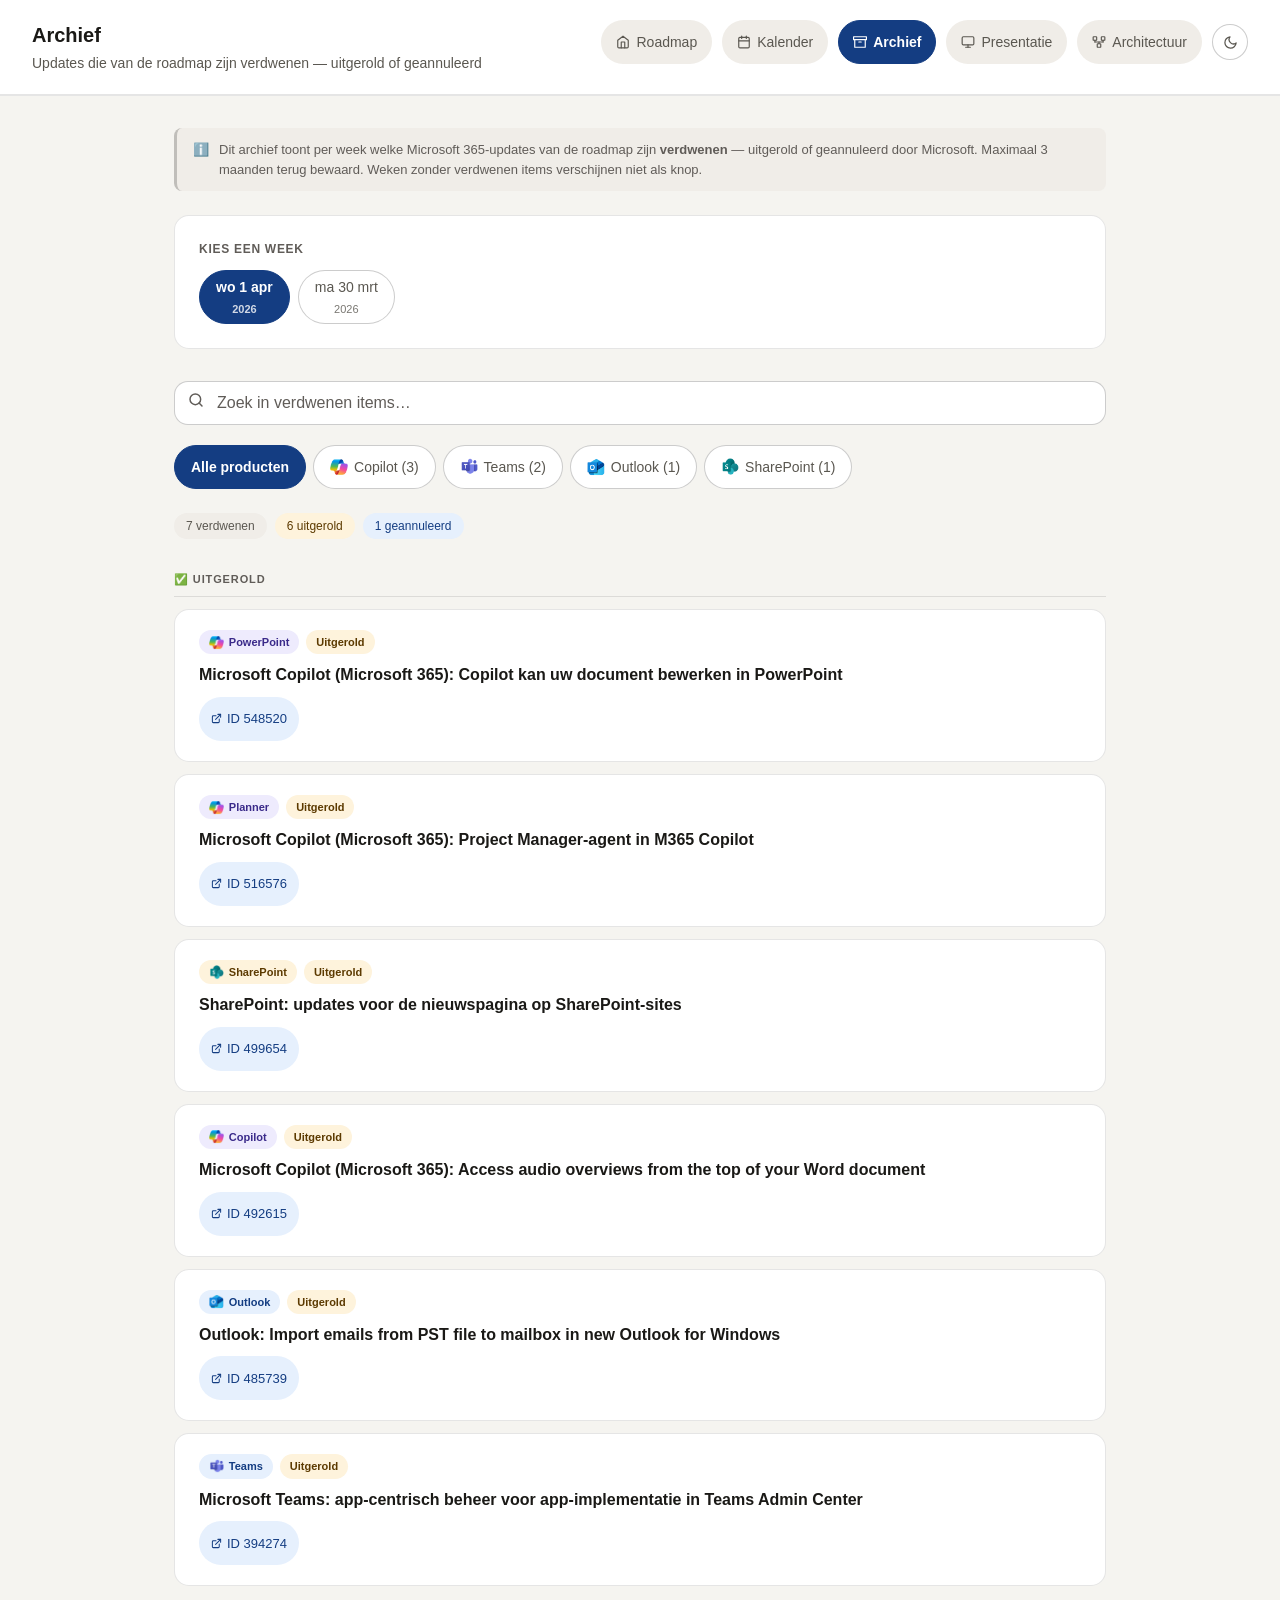
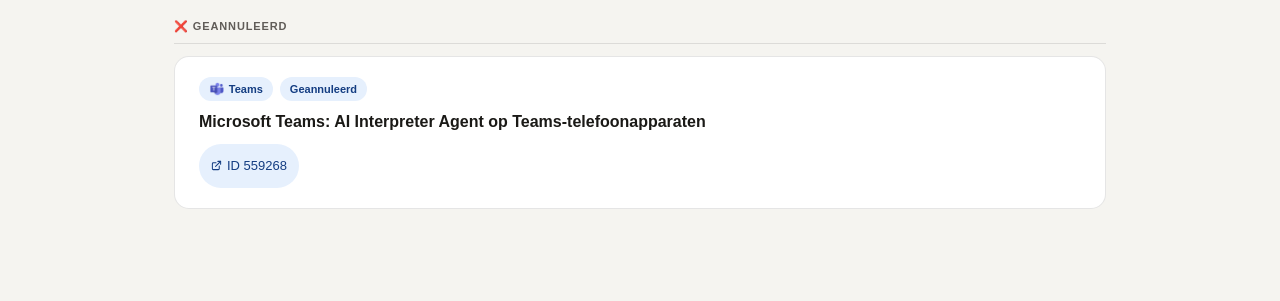
==== commit 3ca9d087: "Replace div with nav for header navigation" ====
--- a/archief.html
+++ b/archief.html
@@ -29,7 +29,7 @@
         <p class="hdr-sub">Updates die van de roadmap zijn verdwenen — uitgerold of geannuleerd</p>
       </div>
     </div>
-    <div class="hdr-right">
+    <nav class="hdr-right" aria-label="Hoofdnavigatie">
       <a href="index.html" class="hdr-archive-link" aria-label="Terug naar de hoofdpagina"><svg width="14" height="14" viewBox="0 0 24 24" fill="none" stroke="currentColor" stroke-width="2" stroke-linecap="round" stroke-linejoin="round" aria-hidden="true"><path d="M3 9l9-7 9 7v11a2 2 0 0 1-2 2H5a2 2 0 0 1-2-2z"/><polyline points="9 22 9 12 15 12 15 22"/></svg> Roadmap</a>
       <a href="kalender.html" class="hdr-archive-link" aria-label="Bekijk de releasekalender"><svg width="14" height="14" viewBox="0 0 24 24" fill="none" stroke="currentColor" stroke-width="2" stroke-linecap="round" stroke-linejoin="round" aria-hidden="true"><rect x="3" y="4" width="18" height="18" rx="2"/><line x1="16" y1="2" x2="16" y2="6"/><line x1="8" y1="2" x2="8" y2="6"/><line x1="3" y1="10" x2="21" y2="10"/></svg> Kalender</a>
       <a href="archief.html" class="hdr-archive-link" aria-current="page" aria-label="Huidige pagina: Archief"><svg width="14" height="14" viewBox="0 0 24 24" fill="none" stroke="currentColor" stroke-width="2" stroke-linecap="round" stroke-linejoin="round" aria-hidden="true"><polyline points="21 8 21 21 3 21 3 8"/><rect x="1" y="3" width="22" height="5"/><line x1="10" y1="12" x2="14" y2="12"/></svg> Archief</a>
@@ -39,7 +39,7 @@
         <svg class="icon-moon" width="15" height="15" viewBox="0 0 24 24" fill="none" stroke="currentColor" stroke-width="2" stroke-linecap="round" stroke-linejoin="round" aria-hidden="true"><path d="M21 12.79A9 9 0 1 1 11.21 3 7 7 0 0 0 21 12.79z"/></svg>
         <svg class="icon-sun"  width="15" height="15" viewBox="0 0 24 24" fill="none" stroke="currentColor" stroke-width="2" stroke-linecap="round" stroke-linejoin="round" aria-hidden="true"><circle cx="12" cy="12" r="5"/><line x1="12" y1="1" x2="12" y2="3"/><line x1="12" y1="21" x2="12" y2="23"/><line x1="4.22" y1="4.22" x2="5.64" y2="5.64"/><line x1="18.36" y1="18.36" x2="19.78" y2="19.78"/><line x1="1" y1="12" x2="3" y2="12"/><line x1="21" y1="12" x2="23" y2="12"/><line x1="4.22" y1="19.78" x2="5.64" y2="18.36"/><line x1="18.36" y1="5.64" x2="19.78" y2="4.22"/></svg>
       </button>
-    </div>
+    </nav>
   </div>
 </header>
 
--- a/shared.css
+++ b/shared.css
@@ -17,11 +17,11 @@
   --surface2:  #f0ede8;   /* subtiele vlakken, hover-achtergrond         */
   --text:      #1a1916;   /* primaire tekst                              */
   --muted:     #5a5750;   /* secundaire tekst                            */
-  --faint:     #7a7770;   /* labels, meta-informatie                     */
+  --faint:     #605c58;   /* labels, meta-informatie — 5.0:1 op surface2 */
   --border:    rgba(0,0,0,0.10);
-  --border-s:  rgba(0,0,0,0.20);  /* iets sterker voor actieve randen    */
-
-  /* ── Statuskleuren (achtergrond + tekst, ≥ 4.5:1 contrast getest) ─── */
+  --border-s:  rgba(0,0,0,0.20);
+
+  /* ── Statuskleuren (achtergrond + tekst, ≥ 4.5:1 contrast) ────────── */
   --green-bg:  #e6f4eb;  --green-t:  #145228;
   --amber-bg:  #fef3dc;  --amber-t:  #5c3a00;
   --purple-bg: #eeebfd;  --purple-t: #3a2a8a;
@@ -33,9 +33,9 @@
   --new-bg:    #fff7e0;  --new-t:    #5c3a00;
 
   /* ── Actiekleuren ──────────────────────────────────────────────────── */
-  --c-none:    #1a7a45;   /* Automatisch — groen                         */
-  --c-admin:   #8a5600;   /* IT-beheerder — amber (5.1:1 contrast)       */
-  --c-user:    #1a4fa0;   /* Medewerker — blauw                          */
+  --c-none:    #1a7a45;
+  --c-admin:   #8a5600;
+  --c-user:    #1a4fa0;
 
   /* ── Typografie ────────────────────────────────────────────────────── */
   --font: -apple-system, BlinkMacSystemFont, 'Segoe UI', Roboto, sans-serif;
@@ -47,36 +47,26 @@
   --radius-lg:    0.9375rem;
   --radius-pill:  100px;
 
-  /* ── Component-tokens voor dark mode (worden hieronder overschreven) ─ */
+  /* ── Component-tokens (dark mode overschrijft deze) ───────────────── */
   --mark-bg:            #fff3b0;
   --mark-color:         inherit;
   --input-color-scheme: light;
-
-  /* Kaart-actiekleuren (anders in dark) */
   --card-act-none-bg:   #e8f7ee;
   --card-act-admin-bg:  #fef3dc;
   --card-act-user-bg:   var(--blue-bg);
-
-  /* Filter-knop actie-varianten (anders in dark) */
   --fb-act-none-bg:     var(--c-none);   --fb-act-none-border:  var(--c-none);   --fb-act-none-color:   var(--surface);
   --fb-act-admin-bg:    var(--c-admin);  --fb-act-admin-border: var(--c-admin);  --fb-act-admin-color:  var(--surface);
   --fb-act-user-bg:     var(--c-user);   --fb-act-user-border:  var(--c-user);   --fb-act-user-color:   var(--surface);
 }
 
 /* ══════════════════════════════════════════════════════════════════════════
-   DARK MODE — systeem-automatisch
+   DARK MODE — systeemvoorkeur
    ══════════════════════════════════════════════════════════════════════════ */
 @media (prefers-color-scheme: dark) {
   :root:not([data-theme="light"]) {
-    --bg:        #1a1917;
-    --surface:   #242220;
-    --surface2:  #2e2c2a;
-    --text:      #f0ede8;
-    --muted:     #b0ada8;
-    --faint:     #888480;
-    --border:    rgba(255,255,255,0.10);
-    --border-s:  rgba(255,255,255,0.20);
-
+    --bg:        #1a1917;  --surface:   #242220;  --surface2:  #2e2c2a;
+    --text:      #f0ede8;  --muted:     #b0ada8;  --faint:     #9e9a96;
+    --border:    rgba(255,255,255,0.10);  --border-s:  rgba(255,255,255,0.20);
     --green-bg:  #1a3d25;  --green-t:  #7dd9a0;
     --amber-bg:  #3a2800;  --amber-t:  #f5c97a;
     --purple-bg: #2a2060;  --purple-t: #c4b8f8;
@@ -86,36 +76,21 @@
     --orange-bg: #3a1a00;  --orange-t: #f5b880;
     --teal-bg:   #0e2e2a;  --teal-t:   #7dd4cc;
     --new-bg:    #3a2400;  --new-t:    #f5c97a;
-
-    --c-none:    #5dd48a;
-    --c-admin:   #f0a830;
-    --c-user:    #7ab0f5;
-
-    --mark-bg:            #5c4a00;
-    --mark-color:         #f5e6a0;
+    --c-none:    #5dd48a;  --c-admin:  #f0a830;  --c-user:    #7ab0f5;
+    --mark-bg:            #5c4a00;  --mark-color:         #f5e6a0;
     --input-color-scheme: dark;
-
-    --card-act-none-bg:   #1a3d25;
-    --card-act-admin-bg:  #3a2800;
-    --card-act-user-bg:   var(--blue-bg);
-
+    --card-act-none-bg:   #1a3d25;  --card-act-admin-bg:  #3a2800;
     --fb-act-none-bg:     #1a3d25;  --fb-act-none-border:  var(--green-t);  --fb-act-none-color:   var(--green-t);
     --fb-act-admin-bg:    #3a2800;  --fb-act-admin-border: var(--amber-t);  --fb-act-admin-color:  var(--amber-t);
     --fb-act-user-bg:     var(--blue-bg); --fb-act-user-border: var(--blue-t); --fb-act-user-color: var(--blue-t);
   }
 }
 
-/* DARK MODE — handmatig via data-theme knop */
+/* DARK MODE — handmatig */
 [data-theme="dark"] {
-  --bg:        #1a1917;
-  --surface:   #242220;
-  --surface2:  #2e2c2a;
-  --text:      #f0ede8;
-  --muted:     #b0ada8;
-  --faint:     #888480;
-  --border:    rgba(255,255,255,0.10);
-  --border-s:  rgba(255,255,255,0.20);
-
+  --bg:        #1a1917;  --surface:   #242220;  --surface2:  #2e2c2a;
+  --text:      #f0ede8;  --muted:     #b0ada8;  --faint:     #9e9a96;
+  --border:    rgba(255,255,255,0.10);  --border-s:  rgba(255,255,255,0.20);
   --green-bg:  #1a3d25;  --green-t:  #7dd9a0;
   --amber-bg:  #3a2800;  --amber-t:  #f5c97a;
   --purple-bg: #2a2060;  --purple-t: #c4b8f8;
@@ -125,19 +100,10 @@
   --orange-bg: #3a1a00;  --orange-t: #f5b880;
   --teal-bg:   #0e2e2a;  --teal-t:   #7dd4cc;
   --new-bg:    #3a2400;  --new-t:    #f5c97a;
-
-  --c-none:    #5dd48a;
-  --c-admin:   #f0a830;
-  --c-user:    #7ab0f5;
-
-  --mark-bg:            #5c4a00;
-  --mark-color:         #f5e6a0;
+  --c-none:    #5dd48a;  --c-admin:  #f0a830;  --c-user:    #7ab0f5;
+  --mark-bg:            #5c4a00;  --mark-color:         #f5e6a0;
   --input-color-scheme: dark;
-
-  --card-act-none-bg:   #1a3d25;
-  --card-act-admin-bg:  #3a2800;
-  --card-act-user-bg:   var(--blue-bg);
-
+  --card-act-none-bg:   #1a3d25;  --card-act-admin-bg:  #3a2800;
   --fb-act-none-bg:     #1a3d25;  --fb-act-none-border:  var(--green-t);  --fb-act-none-color:   var(--green-t);
   --fb-act-admin-bg:    #3a2800;  --fb-act-admin-border: var(--amber-t);  --fb-act-admin-color:  var(--amber-t);
   --fb-act-user-bg:     var(--blue-bg); --fb-act-user-border: var(--blue-t); --fb-act-user-color: var(--blue-t);
@@ -146,66 +112,43 @@
 /* ══════════════════════════════════════════════════════════════════════════
    BASISSTIJLEN
    ══════════════════════════════════════════════════════════════════════════ */
-
 body {
   font-family: var(--font);
-  background: var(--bg);
-  color: var(--text);
-  min-height: 100vh;
-  font-size: 1rem;
-  line-height: 1.5;
+  background: var(--bg); color: var(--text);
+  min-height: 100vh; font-size: 1rem; line-height: 1.5;
   -webkit-text-size-adjust: 100%;
 }
 
-/* ── Toegankelijkheid: skip-link ────────────────────────────────────────── */
 .skip-link {
   position: absolute; left: -9999px; top: 1rem;
   background: var(--text); color: var(--surface);
-  padding: 0.5rem 1rem;
-  border-radius: var(--radius-sm);
-  font-size: 0.875rem; font-weight: 600;
-  z-index: 100; text-decoration: none;
+  padding: 0.5rem 1rem; border-radius: var(--radius-sm);
+  font-size: 0.875rem; font-weight: 600; z-index: 100; text-decoration: none;
 }
 .skip-link:focus { left: 1rem; }
 
-/* Schermlezer-only tekst */
 .sr-only {
   position: absolute; width: 1px; height: 1px;
   padding: 0; margin: -1px; overflow: hidden;
   clip: rect(0,0,0,0); white-space: nowrap; border: 0;
 }
 
-/* ── WCAG 2.4.7 Focus Visible + 2.4.11 Focus Not Obscured ───────────────── */
 a, button, input, select, summary, [tabindex]:not([tabindex="-1"]) {
   scroll-margin-top: calc(var(--hdr-height) + 0.5rem);
 }
 :focus-visible {
-  outline: 3px solid var(--blue-t);
-  outline-offset: 2px;
+  outline: 3px solid var(--blue-t); outline-offset: 2px;
   border-radius: var(--radius-sm);
 }
 
-/* ── Selectiemarkering (zoekresultaten) ──────────────────────────────────── */
-mark {
-  background: var(--mark-bg);
-  color: var(--mark-color);
-  border-radius: 2px;
-  padding: 0 1px;
-}
-
-/* ── Formulierelementen ──────────────────────────────────────────────────── */
+mark { background: var(--mark-bg); color: var(--mark-color); border-radius: 2px; padding: 0 1px; }
 input, select { color-scheme: var(--input-color-scheme); }
 
 select {
-  padding: 0.4375rem 0.75rem;
-  border-radius: var(--radius-pill);
-  border: 1.5px solid var(--border-s);
-  background: var(--surface);
-  color: var(--text);
-  font-family: var(--font);
-  font-size: 0.875rem;
-  cursor: pointer;
-  min-height: 2.75rem;
+  padding: 0.4375rem 0.75rem; border-radius: var(--radius-pill);
+  border: 1.5px solid var(--border-s); background: var(--surface);
+  color: var(--text); font-family: var(--font); font-size: 0.875rem;
+  cursor: pointer; min-height: 2.75rem;
 }
 select:focus-visible { outline: 3px solid var(--blue-t); outline-offset: 2px; }
 
@@ -213,70 +156,36 @@
    HEADER
    ══════════════════════════════════════════════════════════════════════════ */
 .hdr {
-  background: var(--surface);
-  border-bottom: 2px solid var(--border);
+  background: var(--surface); border-bottom: 2px solid var(--border);
   padding: 1.25rem 2rem;
-  display: flex;
-  align-items: flex-start;
-  justify-content: space-between;
-  flex-wrap: wrap;
-  gap: 0.75rem;
-  position: sticky;
-  top: 0;
-  z-index: 10;
-  min-height: var(--hdr-height);
-}
-
-.hdr h1     { font-size: 1.25rem; font-weight: 700; }
-.hdr-sub    { font-size: 0.875rem; color: var(--muted); margin-top: 3px; }
-
-.hdr-left {
-  display: flex; align-items: center; gap: 0.875rem;
-  flex: 1; min-width: 0;
-}
+  display: flex; align-items: flex-start; justify-content: space-between;
+  flex-wrap: wrap; gap: 0.75rem;
+  position: sticky; top: 0; z-index: 10; min-height: var(--hdr-height);
+}
+.hdr h1    { font-size: 1.25rem; font-weight: 700; }
+.hdr-sub   { font-size: 0.875rem; color: var(--muted); margin-top: 3px; }
+.hdr-left  { display: flex; align-items: center; gap: 0.875rem; flex: 1; min-width: 0; }
 .hdr-left > div { min-width: 0; }
-
-.hdr-right {
-  display: flex; align-items: center;
-  gap: 0.625rem; flex-shrink: 0; flex-wrap: wrap;
-}
+.hdr-right { display: flex; align-items: center; gap: 0.625rem; flex-shrink: 0; flex-wrap: wrap; }
 
 #last-updated {
-  font-size: 0.75rem; color: var(--faint);
-  background: var(--surface2);
-  padding: 5px 12px;
-  border-radius: var(--radius-pill);
-  white-space: nowrap;
-}
-
-/* ── Navigatielinks in header ────────────────────────────────────────────── */
+  font-size: 0.75rem; color: var(--faint); background: var(--surface2);
+  padding: 5px 12px; border-radius: var(--radius-pill); white-space: nowrap;
+}
+
 .hdr-archive-link {
   display: inline-flex; align-items: center; gap: 6px;
-  font-size: 0.875rem; font-weight: 500;
-  color: var(--muted);
-  background: var(--surface2);
-  text-decoration: none;
-  padding: 0.4375rem 0.875rem;
-  border-radius: var(--radius-pill);
-  border: 1.5px solid transparent;
-  white-space: nowrap;
-  min-height: 2.75rem;
+  font-size: 0.875rem; font-weight: 500; color: var(--muted);
+  background: var(--surface2); text-decoration: none;
+  padding: 0.4375rem 0.875rem; border-radius: var(--radius-pill);
+  border: 1.5px solid transparent; white-space: nowrap; min-height: 2.75rem;
   transition: background 0.12s, color 0.12s, border-color 0.12s;
 }
-.hdr-archive-link:hover {
-  background: var(--surface2);
-  color: var(--text);
-  border-color: var(--border-s);
-}
-/* Huidige pagina — blauw, niet klikbaar */
+.hdr-archive-link:hover { background: var(--surface2); color: var(--text); border-color: var(--border-s); }
 .hdr-archive-link[aria-current="page"] {
-  background: var(--blue-t);
-  color: var(--surface);
-  border-color: var(--blue-t);
-  font-weight: 600;
-  pointer-events: none;
-}
-.hdr-archive-link[aria-current="page"]:hover { opacity: 1; }
+  background: var(--blue-t); color: var(--surface);
+  border-color: var(--blue-t); font-weight: 600; pointer-events: none;
+}
 
 /* ══════════════════════════════════════════════════════════════════════════
    HOOFD-LAYOUT
@@ -285,81 +194,55 @@
 
 /* ══════════════════════════════════════════════════════════════════════════
    KNOPPENSYSTEEM — geünificeerd
-   Alle pill-knoppen en tab-knoppen op de site delen dezelfde regels:
-     · standaard  → wit/surface, muted tekst
-     · hover      → surface2 achtergrond (grijs), text kleur
-     · actief     → blue-t achtergrond (blauw), wit tekst
-   ══════════════════════════════════════════════════════════════════════════ */
-
-/* Basis — gedeeld door .fb, .arch-fb, .pres-week-tab, .week-btn, .level-btn */
+   standaard: wit/surface + muted tekst
+   hover:     surface2 achtergrond (grijs) + text kleur
+   actief:    blue-t achtergrond (blauw) + wit tekst
+   ══════════════════════════════════════════════════════════════════════════ */
 .fb, .arch-fb, .pres-week-tab, .week-btn, .level-btn {
-  padding: 0.4375rem 1rem;
-  border-radius: var(--radius-pill);
-  border: 1.5px solid var(--border-s);
-  background: var(--surface);
-  color: var(--muted);
-  font-family: var(--font);
-  font-size: 0.875rem;
-  font-weight: 500;
-  cursor: pointer;
-  display: inline-flex;
-  align-items: center;
-  gap: 0.375rem;
+  padding: 0.4375rem 1rem; border-radius: var(--radius-pill);
+  border: 1.5px solid var(--border-s); background: var(--surface); color: var(--muted);
+  font-family: var(--font); font-size: 0.875rem; font-weight: 500;
+  cursor: pointer; display: inline-flex; align-items: center; gap: 0.375rem;
   transition: background 0.12s, color 0.12s, border-color 0.12s;
-  line-height: 1.3;
-  min-height: 2.75rem;
-  white-space: nowrap;
-}
-
-/* Hover — consistente grijze achtergrond op álle knopvarianten */
+  line-height: 1.3; min-height: 2.75rem; white-space: nowrap;
+}
 .fb:hover:not([aria-pressed="true"]),
 .arch-fb:hover:not([aria-pressed="true"]),
 .pres-week-tab:hover:not(.active),
 .week-btn:hover:not(.active),
 .level-btn:hover:not(.active) {
-  background: var(--surface2);
-  color: var(--text);
-  border-color: var(--border-s);
-}
-
-/* Actief — consistente blauwe achtergrond op álle knopvarianten */
+  background: var(--surface2); color: var(--text); border-color: var(--border-s);
+}
 .fb[aria-pressed="true"],
 .arch-fb[aria-pressed="true"],
 .pres-week-tab.active,
 .week-btn.active,
 .level-btn.active {
-  background: var(--blue-t);
-  color: var(--surface);
-  border-color: var(--blue-t);
-  font-weight: 600;
-}
-
-/* Actie-specifieke filterknopvarianten (data-act="none/admin/user") */
+  background: var(--blue-t); color: var(--surface);
+  border-color: var(--blue-t); font-weight: 600;
+}
+
+/* Actie-specifieke filterknopvarianten */
 .fb[aria-pressed="true"][data-act="none"]  { background: var(--fb-act-none-bg);  border-color: var(--fb-act-none-border);  color: var(--fb-act-none-color);  }
 .fb[aria-pressed="true"][data-act="admin"] { background: var(--fb-act-admin-bg); border-color: var(--fb-act-admin-border); color: var(--fb-act-admin-color); }
 .fb[aria-pressed="true"][data-act="user"]  { background: var(--fb-act-user-bg);  border-color: var(--fb-act-user-border);  color: var(--fb-act-user-color);  }
 
-/* WCAG 2.5.8 Target Size Minimum */
+/* WCAG 2.5.8 minimum raakoppervlak */
 .back-link, .ms-link, .collapsible-toggle { min-height: 2.75rem; }
 .search-clear { min-width: 2.75rem; min-height: 2.75rem; display: flex; align-items: center; justify-content: center; }
 
-/* ── Thema-wisselsknop ─────────────────────────────────────────────────── */
+/* ── Thema-wisselknop ────────────────────────────────────────────────────── */
 .theme-btn {
   display: inline-flex; align-items: center; justify-content: center;
   width: 2.25rem; height: 2.25rem;
-  border-radius: var(--radius-pill);
-  border: 1.5px solid var(--border-s);
-  background: var(--surface);
-  color: var(--muted);
-  cursor: pointer;
+  border-radius: var(--radius-pill); border: 1.5px solid var(--border-s);
+  background: var(--surface); color: var(--muted);
+  cursor: pointer; flex-shrink: 0;
   transition: background 0.15s, color 0.15s, border-color 0.15s;
-  flex-shrink: 0;
 }
 .theme-btn:hover { background: var(--surface2); color: var(--text); border-color: var(--border-s); }
 .theme-btn:focus-visible { outline: 2px solid var(--text); outline-offset: 2px; }
 .theme-btn svg { pointer-events: none; }
-
-/* Zon-icoon in dark, maan-icoon in light */
 .theme-btn .icon-sun { display: none; }
 .theme-btn .icon-moon { display: block; }
 [data-theme="dark"] .theme-btn .icon-sun { display: block; }
@@ -371,30 +254,26 @@
 
 /* ══════════════════════════════════════════════════════════════════════════
    FILTERBLOK
-   ══════════════════════════════════════════════════════════════════════════ */
-.filters {
-  background: var(--surface);
-  border: 1px solid var(--border);
-  border-radius: var(--radius-lg);
-  padding: 1.25rem 1.5rem;
-  margin-bottom: 1.75rem;
-  display: flex; flex-direction: column; gap: 1rem;
+   .filters = index/archief/architectuur  |  .filter-wrap = kalender
+   Identieke CSS — beide class-namen worden ondersteund
+   ══════════════════════════════════════════════════════════════════════════ */
+.filters, .filter-wrap {
+  background: var(--surface); border: 1px solid var(--border);
+  border-radius: var(--radius-lg); padding: 1.25rem 1.5rem;
+  margin-bottom: 1.75rem; display: flex; flex-direction: column; gap: 1rem;
 }
 .filter-group        { display: flex; flex-direction: column; gap: 0.4rem; }
 .filter-group > label,
 .filter-lbl {
   font-size: 0.6875rem; font-weight: 700;
   text-transform: uppercase; letter-spacing: 0.08em;
-  color: var(--faint);
-  display: flex; align-items: center; gap: 6px;
+  color: var(--faint); display: flex; align-items: center; gap: 6px;
 }
 .filter-bar          { display: flex; flex-wrap: wrap; gap: 6px; }
 .filter-divider      { height: 1px; background: var(--border); margin: 0.125rem 0; }
 .filter-row-2        { display: flex; gap: 1.25rem; flex-wrap: wrap; }
 .filter-row-2 .filter-group { flex: 1; min-width: 160px; }
 .filter-note         { font-size: 0.6875rem; color: var(--faint); margin-top: 3px; }
-
-/* Weekbadge naast periodlabel */
 .week-mini-badge {
   font-size: 0.6rem; font-weight: 700;
   background: var(--new-bg); color: var(--new-t);
@@ -405,25 +284,22 @@
 /* ══════════════════════════════════════════════════════════════════════════
    STATISTIEKENBALK
    ══════════════════════════════════════════════════════════════════════════ */
-.stats-bar   { display: flex; align-items: center; gap: 0.5rem; margin-bottom: 1.75rem; margin-top: 1.25rem; flex-wrap: wrap; }
-.stats-left  { display: flex; flex-wrap: wrap; gap: 0.5rem; align-items: center; flex: 1; }
-.stat-updated{ font-size: 0.75rem; color: var(--faint); margin-left: auto; white-space: nowrap; }
-.stat-pill   { font-size: 0.75rem; padding: 4px 12px; border-radius: var(--radius-pill); font-weight: 500; }
-.s-total  { background: var(--surface2); color: var(--muted); }
-.s-rolling{ background: var(--amber-bg); color: var(--amber-t); }
-.s-dev    { background: var(--blue-bg);  color: var(--blue-t); }
-.s-new    { background: var(--new-bg);   color: var(--new-t); }
+.stats-bar    { display: flex; align-items: center; gap: 0.5rem; margin-bottom: 1.75rem; margin-top: 1.25rem; flex-wrap: wrap; }
+.stats-left   { display: flex; flex-wrap: wrap; gap: 0.5rem; align-items: center; flex: 1; }
+.stat-updated { font-size: 0.75rem; color: var(--faint); margin-left: auto; white-space: nowrap; }
+.stat-pill    { font-size: 0.75rem; padding: 4px 12px; border-radius: var(--radius-pill); font-weight: 500; }
+.s-total   { background: var(--surface2); color: var(--muted); }
+.s-rolling { background: var(--amber-bg); color: var(--amber-t); }
+.s-dev     { background: var(--blue-bg);  color: var(--blue-t); }
+.s-new     { background: var(--new-bg);   color: var(--new-t); }
 
 /* ══════════════════════════════════════════════════════════════════════════
    SECTIEKOPTEKST
    ══════════════════════════════════════════════════════════════════════════ */
 .sec-hdr {
   font-size: 0.6875rem; font-weight: 700;
-  text-transform: uppercase; letter-spacing: 0.08em;
-  color: var(--faint);
-  margin: 2rem 0 0.75rem;
-  padding-bottom: 8px;
-  border-bottom: 1px solid var(--border);
+  text-transform: uppercase; letter-spacing: 0.08em; color: var(--faint);
+  margin: 2rem 0 0.75rem; padding-bottom: 8px; border-bottom: 1px solid var(--border);
   display: flex; align-items: center; justify-content: space-between;
 }
 
@@ -431,45 +307,19 @@
    KAARTEN
    ══════════════════════════════════════════════════════════════════════════ */
 .card {
-  background: var(--surface);
-  border: 1.5px solid var(--border);
-  border-radius: var(--radius-lg);
-  padding: 1.25rem 1.5rem;
-  margin-bottom: 0.75rem;
+  background: var(--surface); border: 1.5px solid var(--border);
+  border-radius: var(--radius-lg); padding: 1.25rem 1.5rem; margin-bottom: 0.75rem;
   transition: border-color 0.15s, box-shadow 0.15s;
 }
 .card:hover      { border-color: var(--border-s); box-shadow: 0 2px 12px rgba(0,0,0,0.06); }
 .card.act-none   { border-left: 4px solid var(--c-none); }
 .card.act-admin  { border-left: 4px solid var(--c-admin); }
 .card.act-user   { border-left: 4px solid var(--c-user); }
-
-.card-pills { display: flex; align-items: center; gap: 7px; flex-wrap: wrap; margin-bottom: 10px; }
-
-.card-title {
-  font-size: 1rem; font-weight: 600; line-height: 1.4;
-  margin-bottom: 10px; color: var(--text);
-}
-
-.card-benefit {
-  font-size: 0.9375rem; color: var(--text); line-height: 1.7;
-  margin-bottom: 0.75rem;
-  padding: 12px 14px;
-  background: var(--surface2);
-  border-radius: var(--radius-sm);
-}
-.card-benefit-label {
-  font-size: 0.6875rem; font-weight: 700;
-  text-transform: uppercase; letter-spacing: 0.07em;
-  color: var(--faint); margin-bottom: 5px; display: block;
-}
-
-/* Actieblokje op kaart */
-.card-action {
-  display: inline-flex; align-items: center; gap: 8px;
-  font-size: 0.875rem; font-weight: 600;
-  padding: 6px 14px; border-radius: var(--radius-pill);
-  margin-bottom: 0.75rem;
-}
+.card-pills      { display: flex; align-items: center; gap: 7px; flex-wrap: wrap; margin-bottom: 10px; }
+.card-title      { font-size: 1rem; font-weight: 600; line-height: 1.4; margin-bottom: 10px; color: var(--text); }
+.card-benefit    { font-size: 0.9375rem; color: var(--text); line-height: 1.7; margin-bottom: 0.75rem; padding: 12px 14px; background: var(--surface2); border-radius: var(--radius-sm); }
+.card-benefit-label { font-size: 0.6875rem; font-weight: 700; text-transform: uppercase; letter-spacing: 0.07em; color: var(--faint); margin-bottom: 5px; display: block; }
+.card-action     { display: inline-flex; align-items: center; gap: 8px; font-size: 0.875rem; font-weight: 600; padding: 6px 14px; border-radius: var(--radius-pill); margin-bottom: 0.75rem; }
 .card-action.act-none  { background: var(--card-act-none-bg);  color: var(--c-none); }
 .card-action.act-admin { background: var(--card-act-admin-bg); color: var(--c-admin); }
 .card-action.act-user  { background: var(--card-act-user-bg);  color: var(--c-user); }
@@ -477,47 +327,28 @@
 /* ── Details / summary ───────────────────────────────────────────────────── */
 details { margin-bottom: 0.75rem; }
 summary {
-  font-size: 0.8125rem; color: var(--blue-t);
-  cursor: pointer; user-select: none;
-  list-style: none;
-  display: inline-flex; align-items: center; gap: 5px;
+  font-size: 0.8125rem; color: var(--blue-t); cursor: pointer; user-select: none;
+  list-style: none; display: inline-flex; align-items: center; gap: 5px;
   padding: 2px 0; min-height: 1.5rem;
-  text-decoration: underline;
-  text-decoration-color: transparent;
+  text-decoration: underline; text-decoration-color: transparent;
 }
 summary:hover { text-decoration-color: var(--blue-t); }
 summary::-webkit-details-marker { display: none; }
 summary::before { content: '▶'; font-size: 0.5625rem; transition: transform 0.15s; }
 details[open] summary::before { transform: rotate(90deg); }
-
-.card-desc {
-  font-size: 0.8125rem; color: var(--muted); line-height: 1.65;
-  margin-top: 8px; padding: 10px 12px;
-  background: var(--bg); border-radius: var(--radius-sm);
-}
+.card-desc { font-size: 0.8125rem; color: var(--muted); line-height: 1.65; margin-top: 8px; padding: 10px 12px; background: var(--bg); border-radius: var(--radius-sm); }
 
 /* ── Kaartvoet ───────────────────────────────────────────────────────────── */
 .card-foot       { display: flex; align-items: center; justify-content: space-between; flex-wrap: wrap; gap: 8px; margin-top: 4px; }
 .card-foot-left  { display: flex; align-items: center; gap: 12px; flex-wrap: wrap; }
 .card-foot-right { display: flex; align-items: center; gap: 0.5rem; flex-shrink: 0; }
-
-.release-badge {
-  display: inline-flex; align-items: center; gap: 5px;
-  font-size: 0.8125rem; font-weight: 600;
-  background: var(--surface2); color: var(--text);
-  padding: 5px 12px; border-radius: var(--radius-pill);
-}
-.date-info { font-size: 0.75rem; color: var(--faint); }
-
-/* ══════════════════════════════════════════════════════════════════════════
-   PILLS (statusindicatoren)
-   ══════════════════════════════════════════════════════════════════════════ */
-.pill {
-  font-size: 0.6875rem; font-weight: 700;
-  padding: 4px 10px; border-radius: var(--radius-pill);
-  white-space: nowrap; flex-shrink: 0;
-  display: inline-flex; align-items: center; gap: 0.3rem;
-}
+.release-badge   { display: inline-flex; align-items: center; gap: 5px; font-size: 0.8125rem; font-weight: 600; background: var(--surface2); color: var(--text); padding: 5px 12px; border-radius: var(--radius-pill); }
+.date-info       { font-size: 0.75rem; color: var(--faint); }
+
+/* ══════════════════════════════════════════════════════════════════════════
+   PILLS
+   ══════════════════════════════════════════════════════════════════════════ */
+.pill { font-size: 0.6875rem; font-weight: 700; padding: 4px 10px; border-radius: var(--radius-pill); white-space: nowrap; flex-shrink: 0; display: inline-flex; align-items: center; gap: 0.3rem; }
 .p-copilot    { background: var(--purple-bg); color: var(--purple-t); }
 .p-teams      { background: var(--blue-bg);   color: var(--blue-t);   }
 .p-outlook    { background: var(--blue-bg);   color: var(--blue-t);   }
@@ -537,218 +368,118 @@
 .p-other      { background: var(--gray-bg);   color: var(--gray-t);   }
 .p-rolling    { background: var(--amber-bg);  color: var(--amber-t);  }
 .p-dev        { background: var(--blue-bg);   color: var(--blue-t);   }
-
-.new-badge {
-  display: inline-flex; align-items: center; gap: 4px;
-  font-size: 0.6875rem; font-weight: 700;
-  background: var(--new-bg); color: var(--new-t);
-  padding: 4px 9px; border-radius: var(--radius-pill); white-space: nowrap;
-}
+.new-badge    { display: inline-flex; align-items: center; gap: 4px; font-size: 0.6875rem; font-weight: 700; background: var(--new-bg); color: var(--new-t); padding: 4px 9px; border-radius: var(--radius-pill); white-space: nowrap; }
 
 /* ══════════════════════════════════════════════════════════════════════════
    LINKS
    ══════════════════════════════════════════════════════════════════════════ */
 .ms-link {
   display: inline-flex; align-items: center; gap: 5px;
-  font-size: 0.8125rem; color: var(--blue-t);
-  text-decoration: none;
+  font-size: 0.8125rem; color: var(--blue-t); text-decoration: none;
   padding: 5px 12px; border-radius: var(--radius-pill);
-  background: var(--blue-bg); font-weight: 500;
-  min-height: 2.75rem;
+  background: var(--blue-bg); font-weight: 500; min-height: 2.75rem;
   transition: opacity 0.12s; white-space: nowrap;
 }
 .ms-link:hover { opacity: 0.8; }
 
 .back-link {
   display: inline-flex; align-items: center; gap: 6px;
-  font-size: 0.875rem; font-weight: 500;
-  color: var(--blue-t); background: var(--surface2);
-  text-decoration: none;
+  font-size: 0.875rem; font-weight: 500; color: var(--blue-t);
+  background: var(--surface2); text-decoration: none;
   padding: 0.4375rem 0.875rem; border-radius: var(--radius-pill);
-  white-space: nowrap; min-height: 2.75rem;
-  transition: opacity 0.12s;
+  white-space: nowrap; min-height: 2.75rem; transition: opacity 0.12s;
 }
 .back-link:hover { opacity: 0.8; }
 
-/* ── Kopieer-link knop ───────────────────────────────────────────────────── */
 .copy-link-btn {
   display: inline-flex; align-items: center; justify-content: center;
-  width: 1.75rem; height: 1.75rem;
-  border-radius: var(--radius-sm);
-  border: 1.5px solid var(--border-s);
-  background: transparent; color: var(--faint);
-  cursor: pointer; flex-shrink: 0;
-  transition: all 0.12s;
+  width: 1.75rem; height: 1.75rem; border-radius: var(--radius-sm);
+  border: 1.5px solid var(--border-s); background: transparent; color: var(--faint);
+  cursor: pointer; flex-shrink: 0; transition: all 0.12s;
 }
 .copy-link-btn:hover { background: var(--surface2); color: var(--text); border-color: var(--border); }
 
 /* ══════════════════════════════════════════════════════════════════════════
    UITKLAPBLOKKEN
    ══════════════════════════════════════════════════════════════════════════ */
-.collapsible-block {
-  margin-top: 2rem;
-  border: 1.5px solid var(--border);
-  border-radius: var(--radius-lg);
-  overflow: hidden;
-}
-.collapsible-toggle {
-  width: 100%;
-  display: flex; align-items: center; justify-content: space-between;
-  padding: 1rem 1.5rem;
-  background: var(--surface);
-  border: none; cursor: pointer;
-  font-family: var(--font); font-size: 0.9375rem; font-weight: 600;
-  color: var(--text); gap: 0.75rem; text-align: left;
-}
-.collapsible-toggle:hover   { background: var(--surface2); }
-.collapsible-left           { display: flex; align-items: center; gap: 10px; }
-.collapsible-chevron        { font-size: 0.625rem; color: var(--faint); transition: transform 0.2s; flex-shrink: 0; }
-.collapsible-chevron.open   { transform: rotate(180deg); }
-.collapsible-inner          { display: none; padding: 0 1.5rem 1.5rem; background: var(--surface); }
-.collapsible-inner.open     { display: block; }
-.collapsible-subtitle {
-  font-size: 0.8125rem; color: var(--muted); margin-bottom: 1rem;
-  padding-top: 0.75rem; border-top: 1px solid var(--border); line-height: 1.6;
-}
-
-/* ══════════════════════════════════════════════════════════════════════════
-   WIJZIGINGSKAARTJES (rcard)
-   ══════════════════════════════════════════════════════════════════════════ */
-.rcard {
-  display: flex; align-items: center; gap: 12px;
-  padding: 10px 14px; background: var(--bg);
-  border-radius: var(--radius-sm); margin-bottom: 7px; flex-wrap: wrap;
-}
-.rcard:last-child   { margin-bottom: 0; }
-.rcard-title        { font-size: 0.875rem; font-weight: 500; flex: 1; min-width: 180px; }
-.rcard-right        { display: flex; align-items: center; gap: 8px; flex-shrink: 0; }
-
-/* ══════════════════════════════════════════════════════════════════════════
-   TOESTANDSBOXEN (laden / leeg)
+.collapsible-block   { margin-top: 2rem; border: 1.5px solid var(--border); border-radius: var(--radius-lg); overflow: hidden; }
+.collapsible-toggle  { width: 100%; display: flex; align-items: center; justify-content: space-between; padding: 1rem 1.5rem; background: var(--surface); border: none; cursor: pointer; font-family: var(--font); font-size: 0.9375rem; font-weight: 600; color: var(--text); gap: 0.75rem; text-align: left; }
+.collapsible-toggle:hover  { background: var(--surface2); }
+.collapsible-left    { display: flex; align-items: center; gap: 10px; }
+.collapsible-chevron { font-size: 0.625rem; color: var(--faint); transition: transform 0.2s; flex-shrink: 0; }
+.collapsible-chevron.open { transform: rotate(180deg); }
+.collapsible-inner   { display: none; padding: 0 1.5rem 1.5rem; background: var(--surface); }
+.collapsible-inner.open   { display: block; }
+.collapsible-subtitle { font-size: 0.8125rem; color: var(--muted); margin-bottom: 1rem; padding-top: 0.75rem; border-top: 1px solid var(--border); line-height: 1.6; }
+
+/* ══════════════════════════════════════════════════════════════════════════
+   WIJZIGINGSKAARTJES
+   ══════════════════════════════════════════════════════════════════════════ */
+.rcard       { display: flex; align-items: center; gap: 12px; padding: 10px 14px; background: var(--bg); border-radius: var(--radius-sm); margin-bottom: 7px; flex-wrap: wrap; }
+.rcard:last-child { margin-bottom: 0; }
+.rcard-title { font-size: 0.875rem; font-weight: 500; flex: 1; min-width: 180px; }
+.rcard-right { display: flex; align-items: center; gap: 8px; flex-shrink: 0; }
+
+/* ══════════════════════════════════════════════════════════════════════════
+   TOESTANDSBOXEN
    ══════════════════════════════════════════════════════════════════════════ */
 .state-box    { text-align: center; padding: 4rem 1rem; color: var(--muted); }
 .state-box h2 { font-size: 1rem; font-weight: 600; color: var(--text); margin-bottom: 0.5rem; }
-.spinner {
-  width: 2rem; height: 2rem;
-  border: 3px solid var(--border);
-  border-top-color: var(--blue-t);
-  border-radius: 50%;
-  animation: spin 1s linear infinite;
-  margin: 0 auto 1rem;
-}
-
-/* ══════════════════════════════════════════════════════════════════════════
-   ZOEKBALK — gedeeld door index.html en kalender.html
+.spinner      { width: 2rem; height: 2rem; border: 3px solid var(--border); border-top-color: var(--blue-t); border-radius: 50%; animation: spin 1s linear infinite; margin: 0 auto 1rem; }
+
+/* ══════════════════════════════════════════════════════════════════════════
+   ZOEKBALK — gedeeld door index en kalender/archief
    ══════════════════════════════════════════════════════════════════════════ */
 .search-wrap { position: relative; margin-bottom: 1.25rem; }
-.search-wrap .search-icon {
-  position: absolute; left: 14px; top: 50%; transform: translateY(-50%);
-  color: var(--faint); pointer-events: none;
-}
-.search-input {
-  width: 100%;
-  padding: 0.75rem 1rem 0.75rem 2.625rem;
-  font-size: 1rem; font-family: var(--font);
-  border: 1.5px solid var(--border-s);
-  border-radius: var(--radius-md);
-  background: var(--surface); color: var(--text);
-  transition: border-color 0.15s;
-}
-.search-input:focus {
-  border-color: var(--blue-t); outline: none;
-  box-shadow: 0 0 0 3px rgba(20,61,130,0.15);
-}
+.search-wrap .search-icon { position: absolute; left: 14px; top: 50%; transform: translateY(-50%); color: var(--faint); pointer-events: none; }
+.search-input { width: 100%; padding: 0.75rem 1rem 0.75rem 2.625rem; font-size: 1rem; font-family: var(--font); border: 1.5px solid var(--border-s); border-radius: var(--radius-md); background: var(--surface); color: var(--text); transition: border-color 0.15s; }
+.search-input:focus { border-color: var(--blue-t); outline: none; box-shadow: 0 0 0 3px rgba(20,61,130,0.15); }
 .search-input::placeholder { color: var(--faint); }
-.search-clear {
-  position: absolute; right: 8px; top: 50%; transform: translateY(-50%);
-  background: none; border: none; cursor: pointer;
-  color: var(--faint); font-size: 1rem; border-radius: 50%;
-  align-items: center; justify-content: center;
-  display: none;
-}
+.search-clear { position: absolute; right: 8px; top: 50%; transform: translateY(-50%); background: none; border: none; cursor: pointer; color: var(--faint); font-size: 1rem; border-radius: 50%; align-items: center; justify-content: center; display: none; }
 .search-clear:hover { background: var(--surface2); color: var(--text); }
 .search-clear.show  { display: flex; }
-
-/* Melding bij gefilterde oorsprong (kalender → index) */
-.search-origin-note {
-  display: none; font-size: 0.8125rem; color: var(--muted);
-  background: var(--surface2); border-radius: var(--radius-sm);
-  padding: 8px 14px; margin-bottom: 1rem;
-  align-items: center; gap: 8px;
-}
+.search-origin-note { display: none; font-size: 0.8125rem; color: var(--muted); background: var(--surface2); border-radius: var(--radius-sm); padding: 8px 14px; margin-bottom: 1rem; align-items: center; gap: 8px; }
 .search-origin-note.show { display: flex; }
-.search-origin-note button {
-  background: none; border: none; color: var(--blue-t);
-  cursor: pointer; font: inherit; font-size: 0.8125rem;
-  padding: 0; text-decoration: underline;
-}
+.search-origin-note button { background: none; border: none; color: var(--blue-t); cursor: pointer; font: inherit; font-size: 0.8125rem; padding: 0; text-decoration: underline; }
 
 /* ══════════════════════════════════════════════════════════════════════════
    PRODUCT-ICONEN
    ══════════════════════════════════════════════════════════════════════════ */
-.app-icon {
-  width: 1.125rem; height: 1.125rem;
-  object-fit: contain; flex-shrink: 0;
-  display: inline-block; vertical-align: middle;
-  border-radius: 3px;
-}
-/* Iets kleiner in compacte context */
-.pill .app-icon,
-.rcard .app-icon,
-.cal-card .app-icon { width: 0.9375rem; height: 0.9375rem; }
-
-/* ══════════════════════════════════════════════════════════════════════════
-   ACTIEDOTS — kleurpuntjes bij actie-type
-   ══════════════════════════════════════════════════════════════════════════ */
-.act-dot {
-  display: inline-block;
-  width: 8px; height: 8px;
-  border-radius: 50%; flex-shrink: 0;
-}
+.app-icon { width: 1.125rem; height: 1.125rem; object-fit: contain; flex-shrink: 0; display: inline-block; vertical-align: middle; border-radius: 3px; }
+.pill .app-icon, .rcard .app-icon, .cal-card .app-icon { width: 0.9375rem; height: 0.9375rem; }
+
+/* ══════════════════════════════════════════════════════════════════════════
+   ACTIEDOTS
+   ══════════════════════════════════════════════════════════════════════════ */
+.act-dot, .dot { display: inline-block; border-radius: 50%; flex-shrink: 0; }
+.act-dot { width: 8px; height: 8px; }
+.dot     { width: 6px; height: 6px; }
 .act-dot.d-none,  .dot-none  { background: var(--c-none); }
 .act-dot.d-admin, .dot-admin { background: var(--c-admin); }
 .act-dot.d-user,  .dot-user  { background: var(--c-user); }
 
-/* Kleine variant (6px) */
-.dot {
-  display: inline-block;
-  width: 6px; height: 6px;
-  border-radius: 50%; flex-shrink: 0;
-}
-
 /* ══════════════════════════════════════════════════════════════════════════
    LEGENDA
    ══════════════════════════════════════════════════════════════════════════ */
-.legend {
-  display: flex; flex-wrap: wrap; align-items: center;
-  gap: 0.5rem 1rem; font-size: 0.8rem; color: var(--muted);
-  margin-bottom: 0.75rem;
-}
-.legend-item   { display: inline-flex; align-items: center; gap: 0.4rem; }
-.legend-divider{ color: var(--border-s); font-size: 1rem; }
+.legend         { display: flex; flex-wrap: wrap; align-items: center; gap: 0.5rem 1rem; font-size: 0.8rem; color: var(--muted); margin-bottom: 0.75rem; }
+.legend-item    { display: inline-flex; align-items: center; gap: 0.4rem; }
+.legend-divider { color: var(--border-s); font-size: 1rem; }
 
 /* ══════════════════════════════════════════════════════════════════════════
    DISCLAIMER / INFO-NOTE
    ══════════════════════════════════════════════════════════════════════════ */
 .disclaimer {
   font-size: 0.8125rem; color: var(--faint);
-  background: var(--surface2);
-  border-radius: var(--radius-sm);
-  padding: 0.75rem 1rem;
-  border-left: 3px solid var(--border-s);
-  margin-bottom: 1.25rem;
+  background: var(--surface2); border-radius: var(--radius-sm);
+  padding: 0.75rem 1rem; border-left: 3px solid var(--border-s);
+  margin-bottom: 1.25rem; line-height: 1.5;
   display: flex; gap: 0.625rem; align-items: flex-start;
 }
 
 /* ══════════════════════════════════════════════════════════════════════════
-   PRESENTATIE-INFOBLOKKEN
-   ══════════════════════════════════════════════════════════════════════════ */
-.pres-info {
-  display: flex; align-items: flex-start; gap: 0.5rem;
-  padding: 0.625rem 0.875rem;
-  border-radius: var(--radius-sm);
-  font-size: 0.8125rem; margin-bottom: 0.875rem;
-}
+   PRESENTATIE-INFOBLOKKEN — token-gebaseerd (dark mode automatisch)
+   ══════════════════════════════════════════════════════════════════════════ */
+.pres-info { display: flex; align-items: flex-start; gap: 0.5rem; padding: 0.625rem 0.875rem; border-radius: var(--radius-sm); font-size: 0.8125rem; margin-bottom: 0.875rem; }
 .pres-info.warn { background: var(--amber-bg); border: 1px solid var(--amber-t); color: var(--amber-t); }
 .pres-info.ok   { background: var(--green-bg); border: 1px solid var(--green-t); color: var(--green-t); }
 .pres-info.err  { background: var(--red-bg);   border: 1px solid var(--red-t);   color: var(--red-t);   }
@@ -760,33 +491,22 @@
 .open { display: block; }
 
 /* ══════════════════════════════════════════════════════════════════════════
-   ITEM HIGHLIGHT (anchor-navigatie)
-   ══════════════════════════════════════════════════════════════════════════ */
+   ANIMATIES
+   ══════════════════════════════════════════════════════════════════════════ */
+@keyframes spin    { to { transform: rotate(360deg); } }
+@keyframes fadeIn  { from { opacity: 0; transform: translateY(4px); } to { opacity: 1; transform: none; } }
 @keyframes itemPulse {
   0%   { box-shadow: 0 0 0 0   rgba(122,176,245,0.4); }
   70%  { box-shadow: 0 0 0 8px rgba(122,176,245,0);   }
   100% { box-shadow: 0 0 0 0   rgba(122,176,245,0);   }
 }
-.item-highlight {
-  border-color: var(--blue-t) !important;
-  animation: itemPulse 1.2s ease-out;
-}
-
-/* ══════════════════════════════════════════════════════════════════════════
-   ANIMATIES
-   ══════════════════════════════════════════════════════════════════════════ */
-@keyframes spin    { to { transform: rotate(360deg); } }
-@keyframes fadeIn  { from { opacity: 0; transform: translateY(4px); } to { opacity: 1; transform: none; } }
+.item-highlight { border-color: var(--blue-t) !important; animation: itemPulse 1.2s ease-out; }
 
 /* ══════════════════════════════════════════════════════════════════════════
    VERMINDERDE BEWEGING (WCAG 2.3.3)
    ══════════════════════════════════════════════════════════════════════════ */
 @media (prefers-reduced-motion: reduce) {
-  *, *::before, *::after {
-    animation-duration: 0.01ms !important;
-    animation-iteration-count: 1 !important;
-    transition-duration: 0.01ms !important;
-  }
+  *, *::before, *::after { animation-duration: 0.01ms !important; animation-iteration-count: 1 !important; transition-duration: 0.01ms !important; }
   .spinner { animation: none; opacity: 0.6; }
 }
 
@@ -794,9 +514,9 @@
    RESPONSIEF
    ══════════════════════════════════════════════════════════════════════════ */
 @media (max-width: 600px) {
-  .hdr                { padding: 1rem; }
-  .main               { padding: 1.25rem 1rem 4rem; }
-  .card               { padding: 1rem 1.1rem; }
+  .hdr { padding: 1rem; }
+  .main { padding: 1.25rem 1rem 4rem; }
+  .card { padding: 1rem 1.1rem; }
   .collapsible-toggle { padding: 0.875rem 1rem; }
-  .filters            { padding: 1rem; }
-}
+  .filters, .filter-wrap { padding: 1rem; }
+}
--- a/archief.css
+++ b/archief.css
@@ -1,34 +1,59 @@
 /* ═══════════════════════════════════════════════════════════════════════
    Archief — paginaspecifieke stijlen
-   Verdwenen items (launched / cancelled)
+   Weekkiezer, archief-inhoud, gewijzigde items
    ═══════════════════════════════════════════════════════════════════════ */
 
-/* ── Archief-filterknop kleurvarianten ───────────────────────────────── */
-/* .arch-fb erft basis/hover/actief van shared.css (.fb-systeem)         */
-/* Actief: launched → groen, cancelled → rood                           */
-.arch-fb[aria-pressed="true"][data-status="launched"]   { background: var(--green-bg);  color: var(--green-t);  border-color: var(--green-t);  }
-.arch-fb[aria-pressed="true"][data-status="cancelled"]  { background: var(--red-bg);    color: var(--red-t);    border-color: var(--red-t);    }
+/* ── Weekkiezer container ────────────────────────────────────────────── */
+.week-nav-wrap {
+  background: var(--surface);
+  border: 1px solid var(--border);
+  border-radius: var(--radius-lg);
+  padding: 1.5rem;
+  margin-bottom: 2rem;
+}
+.week-nav-wrap > span {
+  font-size: 0.75rem; font-weight: 700;
+  text-transform: uppercase; letter-spacing: 0.06em;
+  color: var(--faint); display: block; margin-bottom: 0.75rem;
+}
+.week-nav { display: flex; flex-wrap: wrap; gap: 8px; }
 
-/* ── Archief-tijdlijn ────────────────────────────────────────────────── */
-.arch-week-hdr {
-  font-size: 0.75rem; font-weight: 700;
-  text-transform: uppercase; letter-spacing: 0.07em;
-  color: var(--faint); margin: 1.5rem 0 0.5rem;
-  padding-bottom: 6px; border-bottom: 1px solid var(--border);
+/* ── Weekknoppen — erven basis/hover/actief van shared.css (.week-btn)  */
+/* Override: kolom-layout voor week + jaar onder elkaar                  */
+.week-btn {
+  flex-direction: column;
+  align-items: center;
+  line-height: 1.3;
 }
+.week-btn-year { font-size: 0.6875rem; opacity: 0.8; }
 
-/* ── Statusbadge op archiefkaarten ──────────────────────────────────── */
-.arch-badge {
-  font-size: 0.6875rem; font-weight: 700;
-  padding: 3px 9px; border-radius: var(--radius-pill);
-  display: inline-flex; align-items: center; gap: 4px;
+/* ── Archief-inhoud header ───────────────────────────────────────────── */
+.archive-hdr {
+  display: flex; align-items: baseline;
+  justify-content: space-between; flex-wrap: wrap;
+  gap: 0.5rem; margin-bottom: 1.5rem;
 }
-.arch-badge.launched  { background: var(--green-bg); color: var(--green-t); }
-.arch-badge.cancelled { background: var(--red-bg);   color: var(--red-t);   }
+.archive-hdr h2      { font-size: 1.125rem; font-weight: 700; }
+.archive-hdr-meta    { font-size: 0.8125rem; color: var(--muted); }
 
-/* ── Lege-archief melding ────────────────────────────────────────────── */
-.arch-empty {
-  text-align: center; padding: 3rem 1rem;
-  color: var(--muted); font-size: 0.9375rem;
+/* ── Productfilter in archief ────────────────────────────────────────── */
+/* .arch-fb erft basis/hover/actief van shared.css                       */
+.arch-filter { display: flex; flex-wrap: wrap; gap: 7px; margin-bottom: 1.5rem; }
+
+/* ── Gewijzigd-blok ──────────────────────────────────────────────────── */
+.changed-block {
+  margin-top: 2.5rem;
+  border: 1.5px solid var(--border);
+  border-radius: var(--radius-lg);
+  overflow: hidden;
 }
-.arch-empty strong { display: block; color: var(--text); font-size: 1rem; margin-bottom: 0.5rem; }
+.changed-hdr {
+  padding: 1rem 1.5rem;
+  background: var(--surface2);
+  font-size: 0.875rem; font-weight: 600;
+  border-bottom: 1px solid var(--border);
+}
+.changed-inner { padding: 1rem 1.5rem; background: var(--surface); }
+
+/* ── Leegmelding ─────────────────────────────────────────────────────── */
+.archive-empty { font-size: 0.875rem; color: var(--faint); padding: 1rem 0; }
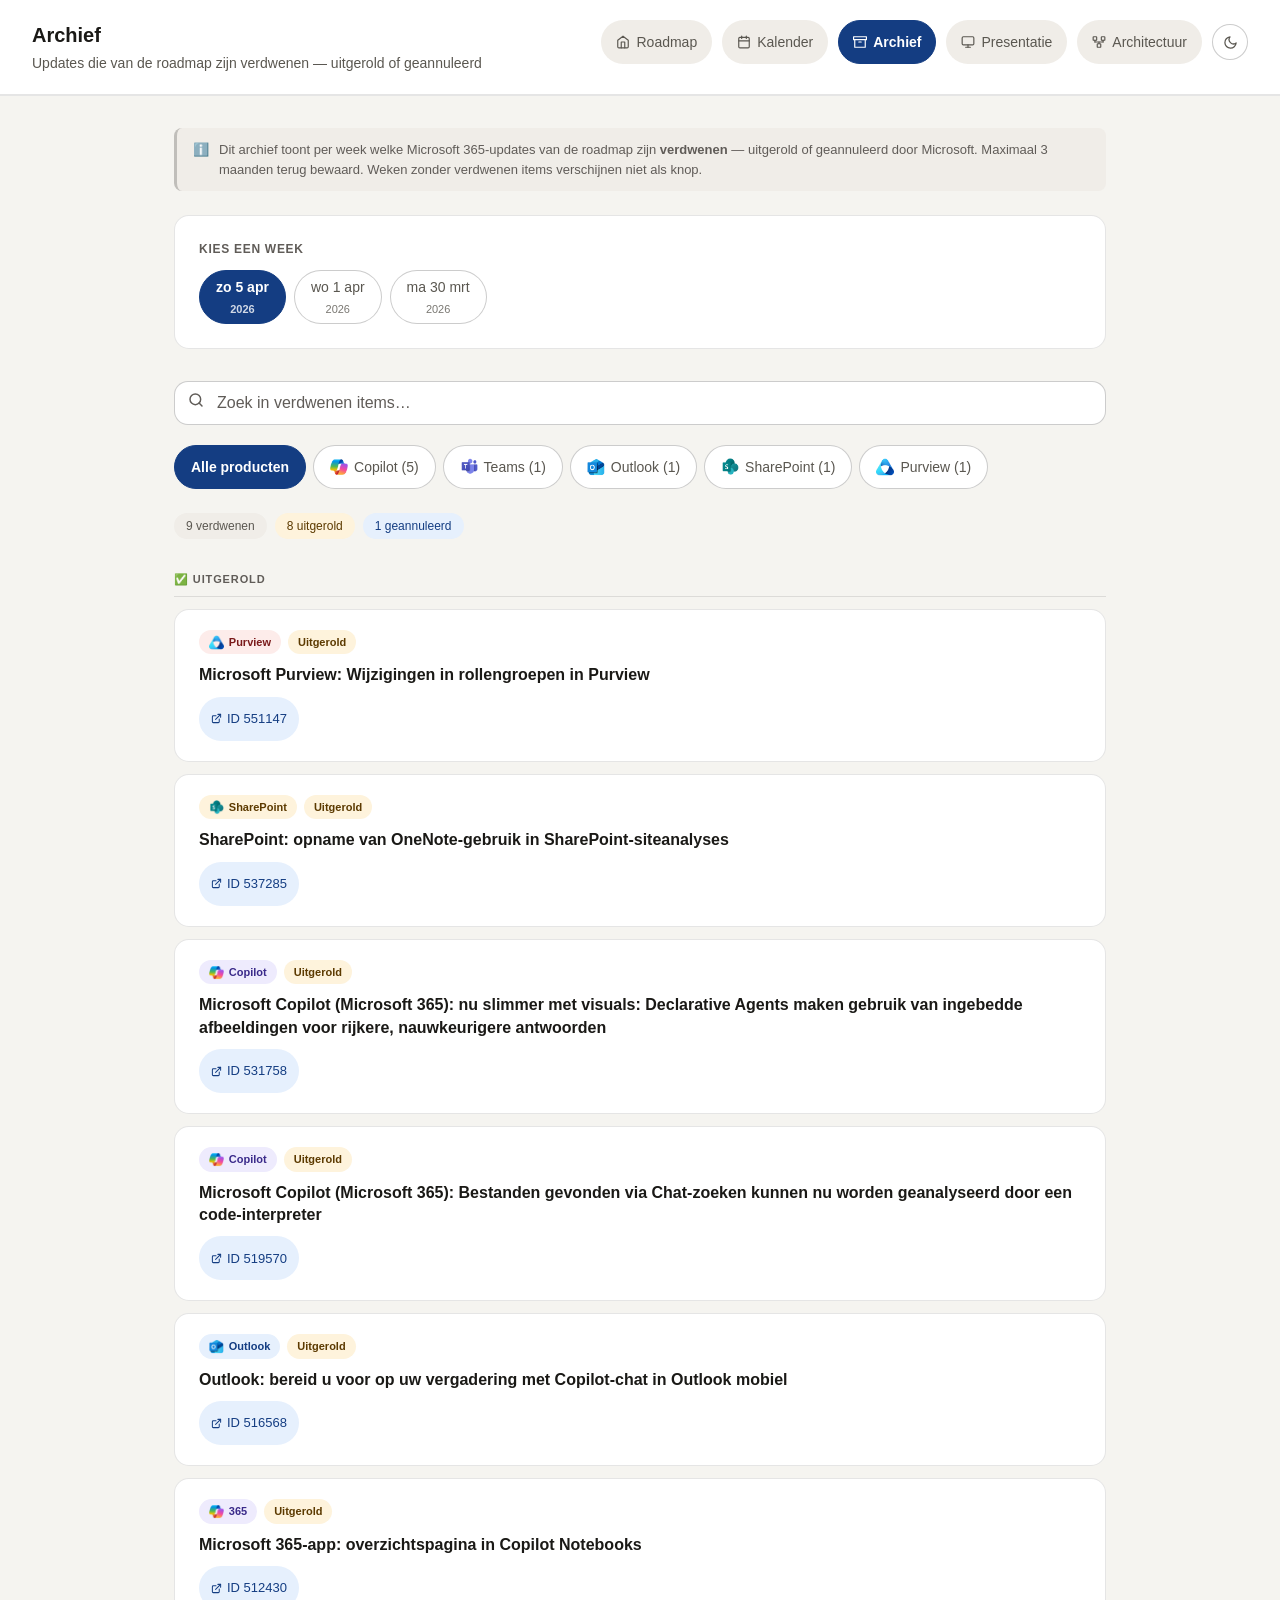
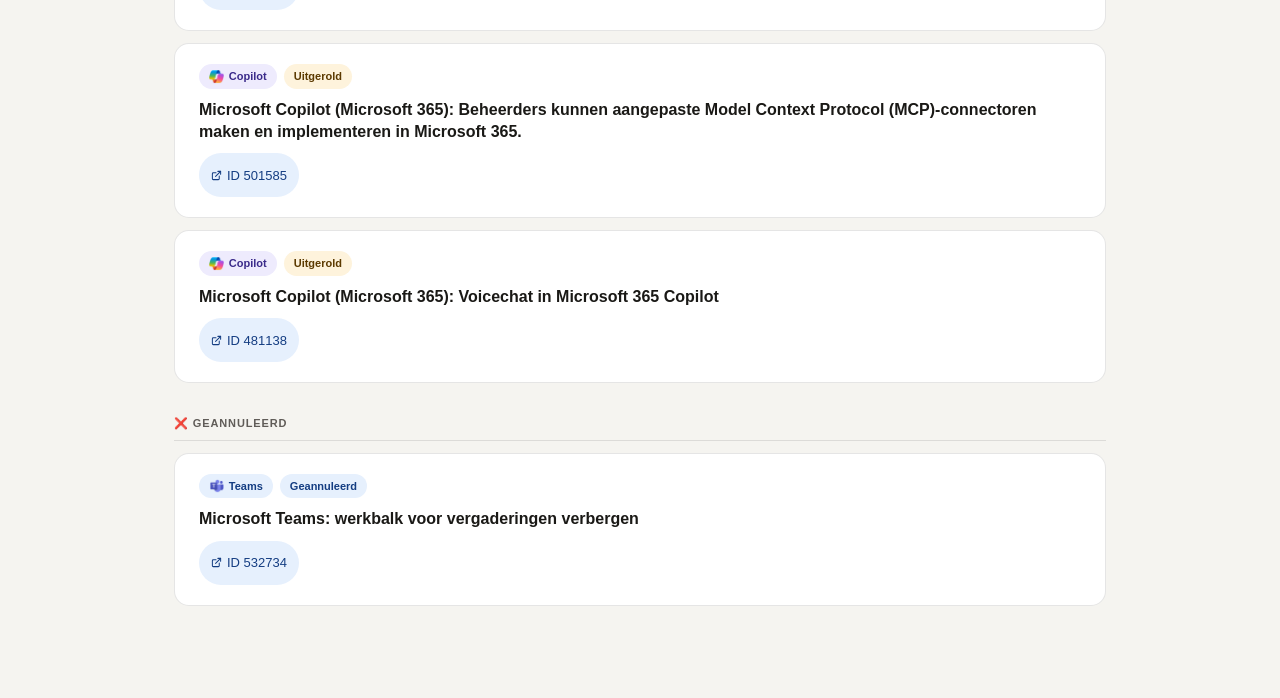
==== commit 8d5ad7a3: "Add files via upload" ====
--- a/archief.html
+++ b/archief.html
@@ -29,17 +29,7 @@
         <p class="hdr-sub">Updates die van de roadmap zijn verdwenen — uitgerold of geannuleerd</p>
       </div>
     </div>
-    <nav class="hdr-right" aria-label="Hoofdnavigatie">
-      <a href="index.html" class="hdr-archive-link" aria-label="Terug naar de hoofdpagina"><svg width="14" height="14" viewBox="0 0 24 24" fill="none" stroke="currentColor" stroke-width="2" stroke-linecap="round" stroke-linejoin="round" aria-hidden="true"><path d="M3 9l9-7 9 7v11a2 2 0 0 1-2 2H5a2 2 0 0 1-2-2z"/><polyline points="9 22 9 12 15 12 15 22"/></svg> Roadmap</a>
-      <a href="kalender.html" class="hdr-archive-link" aria-label="Bekijk de releasekalender"><svg width="14" height="14" viewBox="0 0 24 24" fill="none" stroke="currentColor" stroke-width="2" stroke-linecap="round" stroke-linejoin="round" aria-hidden="true"><rect x="3" y="4" width="18" height="18" rx="2"/><line x1="16" y1="2" x2="16" y2="6"/><line x1="8" y1="2" x2="8" y2="6"/><line x1="3" y1="10" x2="21" y2="10"/></svg> Kalender</a>
-      <a href="archief.html" class="hdr-archive-link" aria-current="page" aria-label="Huidige pagina: Archief"><svg width="14" height="14" viewBox="0 0 24 24" fill="none" stroke="currentColor" stroke-width="2" stroke-linecap="round" stroke-linejoin="round" aria-hidden="true"><polyline points="21 8 21 21 3 21 3 8"/><rect x="1" y="3" width="22" height="5"/><line x1="10" y1="12" x2="14" y2="12"/></svg> Archief</a>
-      <a href="presentatie.html" class="hdr-archive-link" aria-label="Bekijk de presentatiegenerator"><svg width="14" height="14" viewBox="0 0 24 24" fill="none" stroke="currentColor" stroke-width="2" stroke-linecap="round" stroke-linejoin="round" aria-hidden="true"><rect x="2" y="3" width="20" height="14" rx="2"/><line x1="8" y1="21" x2="16" y2="21"/><line x1="12" y1="17" x2="12" y2="21"/></svg> Presentatie</a>
-      <a href="architectuur.html" class="hdr-archive-link" aria-label="Bekijk de architectuurkaart"><svg width="14" height="14" viewBox="0 0 24 24" fill="none" stroke="currentColor" stroke-width="2" stroke-linecap="round" stroke-linejoin="round" aria-hidden="true"><rect x="2" y="3" width="6" height="6" rx="1"/><rect x="16" y="3" width="6" height="6" rx="1"/><rect x="9" y="15" width="6" height="6" rx="1"/><line x1="5" y1="9" x2="5" y2="12"/><line x1="19" y1="9" x2="19" y2="12"/><line x1="5" y1="12" x2="19" y2="12"/><line x1="12" y1="12" x2="12" y2="15"/></svg> Architectuur</a>
-      <button id="theme-btn" class="theme-btn" onclick="toggleTheme()" aria-label="Schakel naar donker thema" title="Thema wisselen">
-        <svg class="icon-moon" width="15" height="15" viewBox="0 0 24 24" fill="none" stroke="currentColor" stroke-width="2" stroke-linecap="round" stroke-linejoin="round" aria-hidden="true"><path d="M21 12.79A9 9 0 1 1 11.21 3 7 7 0 0 0 21 12.79z"/></svg>
-        <svg class="icon-sun"  width="15" height="15" viewBox="0 0 24 24" fill="none" stroke="currentColor" stroke-width="2" stroke-linecap="round" stroke-linejoin="round" aria-hidden="true"><circle cx="12" cy="12" r="5"/><line x1="12" y1="1" x2="12" y2="3"/><line x1="12" y1="21" x2="12" y2="23"/><line x1="4.22" y1="4.22" x2="5.64" y2="5.64"/><line x1="18.36" y1="18.36" x2="19.78" y2="19.78"/><line x1="1" y1="12" x2="3" y2="12"/><line x1="21" y1="12" x2="23" y2="12"/><line x1="4.22" y1="19.78" x2="5.64" y2="18.36"/><line x1="18.36" y1="5.64" x2="19.78" y2="4.22"/></svg>
-      </button>
-    </nav>
+    <nav id="main-nav" class="hdr-right" aria-label="Hoofdnavigatie"></nav>
   </div>
 </header>
 
@@ -87,85 +77,13 @@
 </div>
 </main>
 
+<script src="app-meta.js"></script>
+<script src="shared.js"></script>
 <script>
 'use strict';
-
-/* ── Thema-toggle ───────────────────────────────────────────────────────── */
-(function(){
-  var stored = localStorage.getItem('theme');
-  if (stored === 'dark' || stored === 'light') {
-    document.documentElement.setAttribute('data-theme', stored);
-  }
-})();
-
-function toggleTheme() {
-  var html    = document.documentElement;
-  var current = html.getAttribute('data-theme');
-  var sys     = window.matchMedia('(prefers-color-scheme: dark)').matches;
-  var isDark  = current === 'dark' || (!current && sys);
-  var next    = isDark ? 'light' : 'dark';
-  html.setAttribute('data-theme', next);
-  localStorage.setItem('theme', next);
-  var btn = document.getElementById('theme-btn');
-  if (btn) btn.setAttribute('aria-label', next === 'dark' ? 'Schakel naar licht thema' : 'Schakel naar donker thema');
-}
-
-
-
-/* ── Product-metadata en iconen (inline) ──────────────────────────────── */
-var APP_ICONS = {
-
-  copilot: '[data-uri]',
-  teams: '[data-uri]',
-  outlook: '[data-uri]',
-  excel: '[data-uri]',
-  word: '[data-uri]',
-  powerpoint: '[data-uri]',
-  sharepoint: '[data-uri]',
-  purview: '[data-uri]',
-  viva: '[data-uri]',
-  edge: '[data-uri]',
-  onedrive: '[data-uri]',
-  exchange: '[data-uri]',
-  forms: '[data-uri]',
-  intune: '[data-uri]',
-  entra: '[data-uri]',
-  planner: '[data-uri]',
-  other: null
-};
-var APP_META = {
-  copilot:    { label: 'Copilot',     cls: 'p-copilot'    },
-  teams:      { label: 'Teams',       cls: 'p-teams'      },
-  outlook:    { label: 'Outlook',     cls: 'p-outlook'    },
-  excel:      { label: 'Excel',       cls: 'p-excel'      },
-  word:       { label: 'Word',        cls: 'p-word'       },
-  powerpoint: { label: 'PowerPoint',  cls: 'p-powerpoint' },
-  sharepoint: { label: 'SharePoint',  cls: 'p-sharepoint' },
-  purview:    { label: 'Purview',     cls: 'p-purview'    },
-  viva:       { label: 'Viva',        cls: 'p-viva'       },
-  edge:       { label: 'Edge',        cls: 'p-edge'       },
-  onedrive:   { label: 'OneDrive',    cls: 'p-onedrive'   },
-  exchange:   { label: 'Exchange',    cls: 'p-exchange'   },
-  forms:      { label: 'Forms',       cls: 'p-forms'      },
-  intune:     { label: 'Intune',      cls: 'p-intune'     },
-  entra:      { label: 'Entra',       cls: 'p-entra'      },
-  planner:    { label: 'Planner',     cls: 'p-planner'    },
-  other:      { label: 'Overig',      cls: 'p-other'      }
-};
-var APP_ORDER = [
-  'copilot','teams','outlook','excel','word','powerpoint',
-  'sharepoint','purview','viva','edge','onedrive','exchange',
-  'forms','intune','entra','planner','other'
-];
-function appIconHTML(key) {
-  var uri = APP_ICONS[key];
-  if (!uri) return '';
-  return '<img class="app-icon" src="' + uri + '" alt="" aria-hidden="true">';
-}
+renderNav('archief');
+
 /* ── Constanten ─────────────────────────────────────────────────────────── */
-var LINK_ICON = '<svg width="11" height="11" viewBox="0 0 24 24" fill="none" stroke="currentColor" stroke-width="2.2" stroke-linecap="round" stroke-linejoin="round" aria-hidden="true"><path d="M18 13v6a2 2 0 0 1-2 2H5a2 2 0 0 1-2-2V8a2 2 0 0 1 2-2h6"/><polyline points="15 3 21 3 21 9"/><line x1="10" y1="14" x2="21" y2="3"/></svg>';
-
-
 /* ── State ──────────────────────────────────────────────────────────────── */
 var ALL_ITEMS   = [];
 var fS  = 'all';
@@ -176,18 +94,6 @@
 var searchTimer = null;
 var fromKalender = false;
 var idParam = null;
-var CACHE_KEY = 'm365_data_v1';
-
-
-var ACTION_LABEL = {none:'Gaat automatisch', admin:'IT-beheerder actie vereist', user:'Medewerker kan zelf instellen'};
-var ACTION_ICON  = {none:'🟢', admin:'🟡', user:'🔵'};
-var MONTHS = {januari:0,februari:1,maart:2,april:3,mei:4,juni:5,juli:6,augustus:7,september:8,
-              oktober:9,november:10,december:11,january:0,february:1,march:2,april:3,may:4,
-              june:5,july:6,august:7,september:8,october:9,november:10,december:11};
-var MAANDEN = {january:'januari',february:'februari',march:'maart',april:'april',may:'mei',
-               june:'juni',july:'juli',august:'augustus',september:'september',
-               october:'oktober',november:'november',december:'december'};
-
 /* ── State ──────────────────────────────────────────────────────────────── */
 var currentData   = null;   /* Geladen weekdata */
 var currentDate   = null;   /* ISO datumstring van geladen week */
@@ -196,24 +102,10 @@
 var archQuery     = '';      /* Zoekterm in archief */
 
 /* ── Hulpfuncties ────────────────────────────────────────────────────────── */
-function esc(s) { return String(s||'').replace(/&/g,'&amp;').replace(/</g,'&lt;').replace(/>/g,'&gt;'); }
-function nlRelease(s) {
-  if (!s) return '–';
-  return s.replace(/\b(january|february|march|april|may|june|july|august|september|october|november|december)\b/gi,
-    function(m){return MAANDEN[m.toLowerCase()]||m;}).replace(/\bCY(\d{4})\b/,'$1');
-}
 function fmtDateLong(s) {
   if (!s) return s;
   var d = new Date(s);
   return isNaN(d) ? s : d.toLocaleDateString('nl-NL',{weekday:'long',day:'numeric',month:'long',year:'numeric'});
-}
-
-/* Fetch met timeout — voorkomt eindeloos wachten */
-function fetchWithTimeout(url, ms) {
-  ms = ms || 10000;
-  var ctrl = new AbortController();
-  var timer = setTimeout(function(){ ctrl.abort(); }, ms);
-  return fetch(url, {signal: ctrl.signal}).finally(function(){ clearTimeout(timer); });
 }
 
 /* ── Archief-index laden ────────────────────────────────────────────────── */
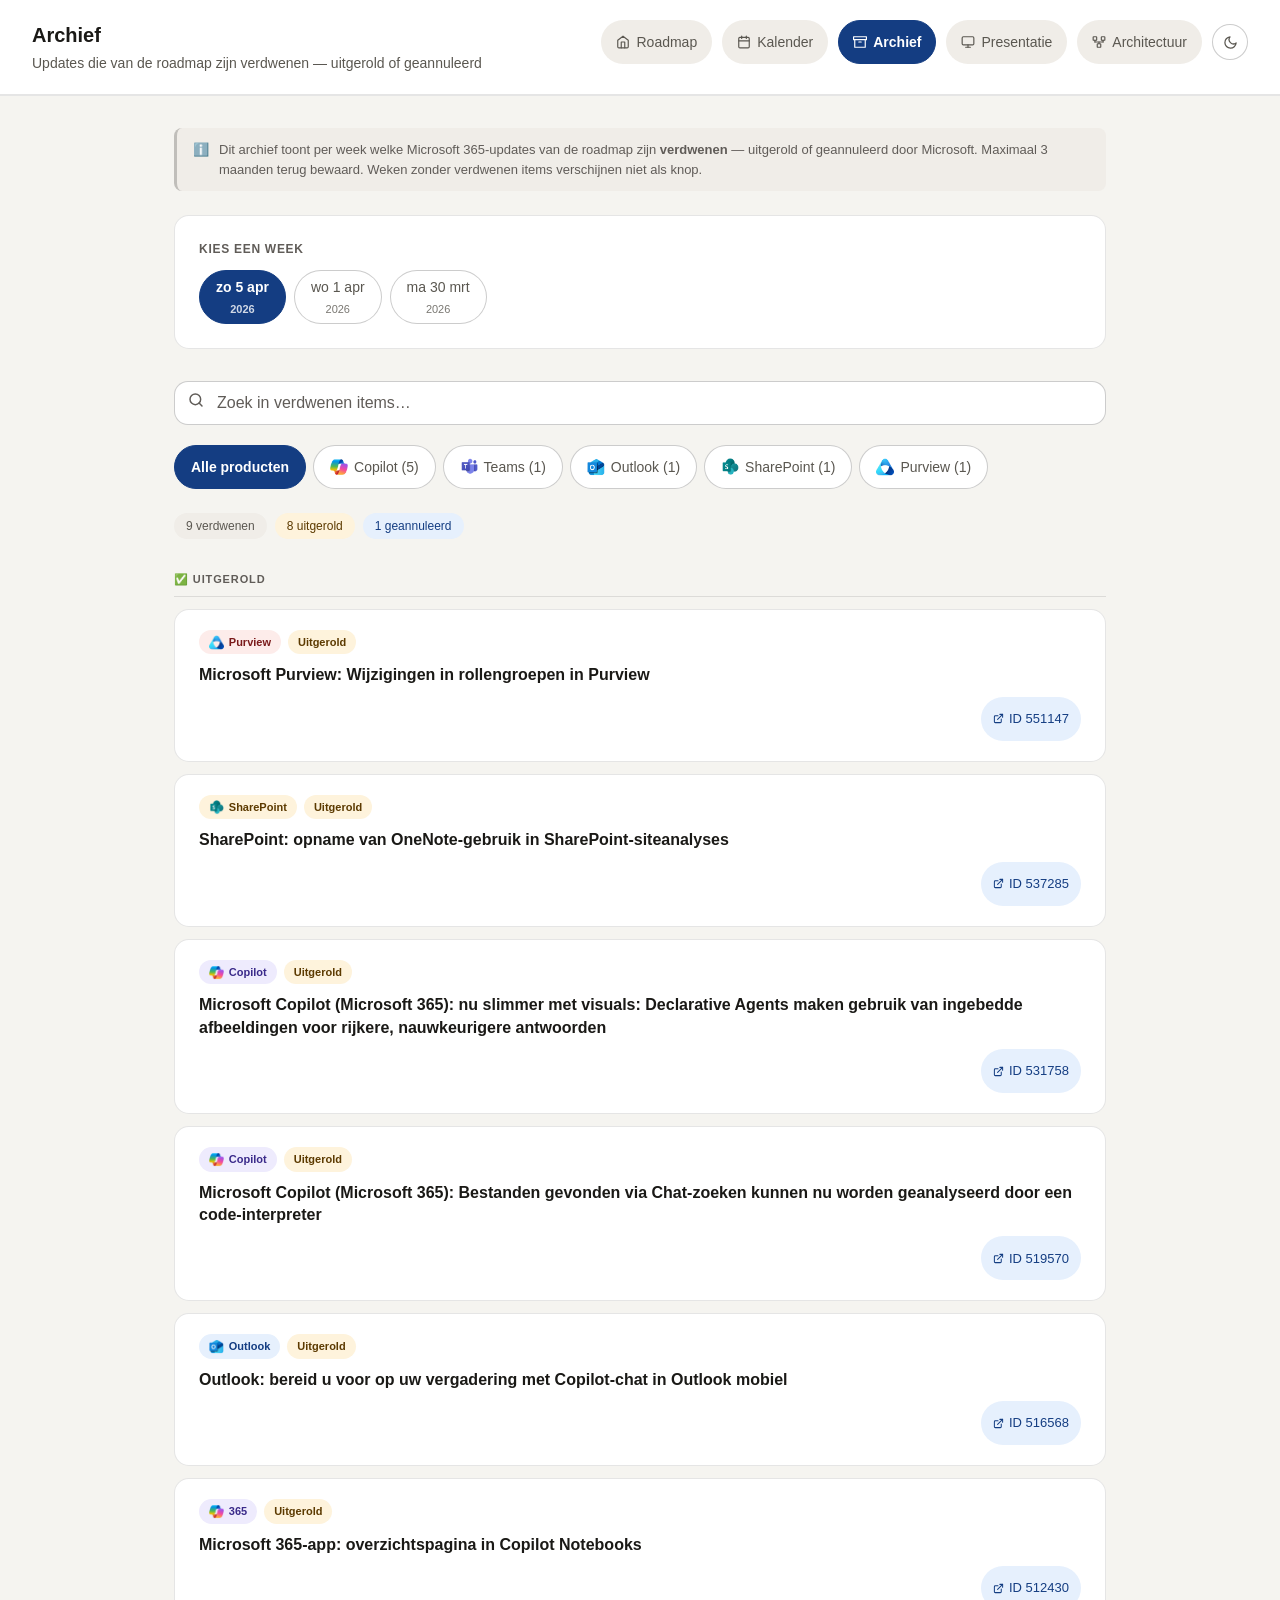
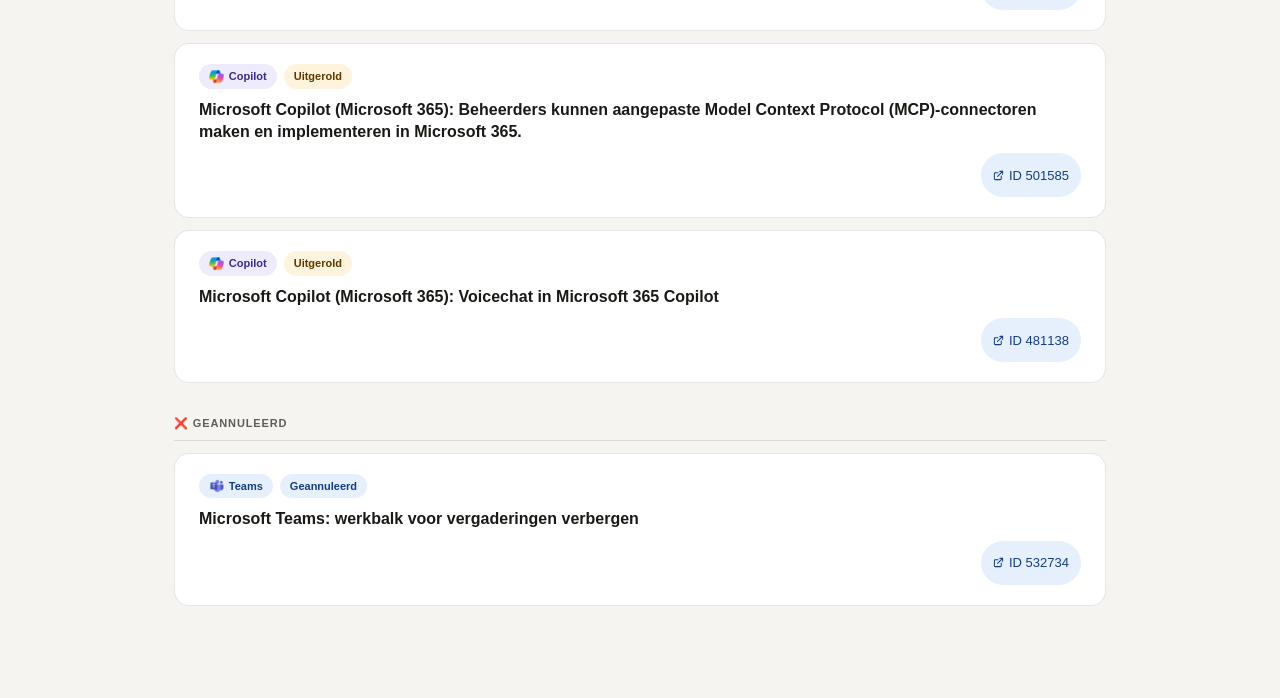
==== commit 1448577b: "Add files via upload" ====
--- a/archief.html
+++ b/archief.html
@@ -237,23 +237,9 @@
     '</div>';
 
   /* ── Kaarten ── */
-  function removedCard(r) {
-    var meta = APP_META[r.app] || APP_META.other;
-    var statusCls = r.status === 'launched' ? 'p-rolling' : 'p-dev';
-    var statusLbl = r.status === 'launched' ? 'Uitgerold' : 'Geannuleerd';
-    return '<article class="card" aria-label="' + esc(r.title) + '">' +
-      '<div class="card-pills">' +
-        '<span class="pill ' + meta.cls + '">' + appIconHTML(r.app) + esc(r.prodLabel||meta.label) + '</span>' +
-        '<span class="pill ' + statusCls + '">' + statusLbl + '</span>' +
-      '</div>' +
-      '<h3 class="card-title">' + esc(r.title) + '</h3>' +
-      '<div class="card-foot"><div class="card-foot-left">' +
-        '<a class="ms-link" href="https://www.microsoft.com/en-us/microsoft-365/roadmap?searchterms=' + r.id + '" target="_blank" rel="noopener noreferrer" aria-label="Bekijk ID ' + r.id + ' op Microsoft roadmap (opent in nieuw venster)">' +
-          LINK_ICON + ' ID ' + r.id +
-        '</a>' +
-      '</div></div>' +
-    '</article>';
-  }
+  /* Kaart-opties voor archief: verdwenen items (minimaal + beschrijving) */
+  var ARCHIEF_REMOVED_OPTS = { benefit: true };
+  function removedCard(r) { return cardHTML(r, ARCHIEF_REMOVED_OPTS); }
 
   function sec(items, emoji, lbl) {
     if (!items.length) return '';
@@ -296,37 +282,9 @@
 }
 
 /* ── Kaart HTML ─────────────────────────────────────────────────────────── */
-function itemCard(item) {
-  var cfg  = {rolling:{label:'Werd uitgerold',cls:'p-rolling'}, dev:{label:'In ontwikkeling',cls:'p-dev'}}[item.status]
-           || {label:item.status, cls:'p-other'};
-  var meta = APP_META[item.app] || APP_META.other;
-  return '<article class="card act-' + item.action + '" aria-label="' + esc(item.title) + '">' +
-    '<div class="card-pills">' +
-      '<span class="pill ' + meta.cls + '">' + appIconHTML(item.app) + esc(item.prodLabel||meta.label) + '</span>' +
-      '<span class="pill ' + cfg.cls + '">' + cfg.label + '</span>' +
-    '</div>' +
-    '<h3 class="card-title">' + esc(item.title) + '</h3>' +
-    '<div class="card-benefit">' +
-      '<span class="card-benefit-label">Wat betekent dit voor uw organisatie?</span>' +
-      esc(item.benefit) +
-    '</div>' +
-    '<div class="card-action act-' + item.action + '" aria-label="Actie: ' + (ACTION_LABEL[item.action]||item.actionLabel) + '">' +
-      '<span aria-hidden="true">' + ACTION_ICON[item.action] + '</span>' +
-      '<span>' + esc(item.actionLabel) + '</span>' +
-    '</div>' +
-    (item.desc ? '<details><summary>Technische details lezen</summary><div class="card-desc">' + esc(item.desc) + '</div></details>' : '') +
-    '<div class="card-foot">' +
-      '<span class="release-badge">' +
-        '<span aria-hidden="true">🚀</span> ' +
-        '<span class="sr-only">Verwachte release:</span>' +
-        esc(nlRelease(item.release)) +
-      '</span>' +
-      '<a class="ms-link" href="https://www.microsoft.com/en-us/microsoft-365/roadmap?searchterms=' + item.id + '" target="_blank" rel="noopener noreferrer" aria-label="Bekijk ID ' + item.id + ' op Microsoft roadmap (opent in nieuw venster)">' +
-        LINK_ICON + ' ID ' + item.id +
-      '</a>' +
-    '</div>' +
-  '</article>';
-}
+/* Kaart-opties voor archief: actieve items in weekarchief */
+var ARCHIEF_ITEM_OPTS = { benefit: true, action: true, details: true, release: true };
+function itemCard(item) { return cardHTML(item, ARCHIEF_ITEM_OPTS); }
 
 /* ── Archief index laden ────────────────────────────────────────────────── */
 function loadIndex() {
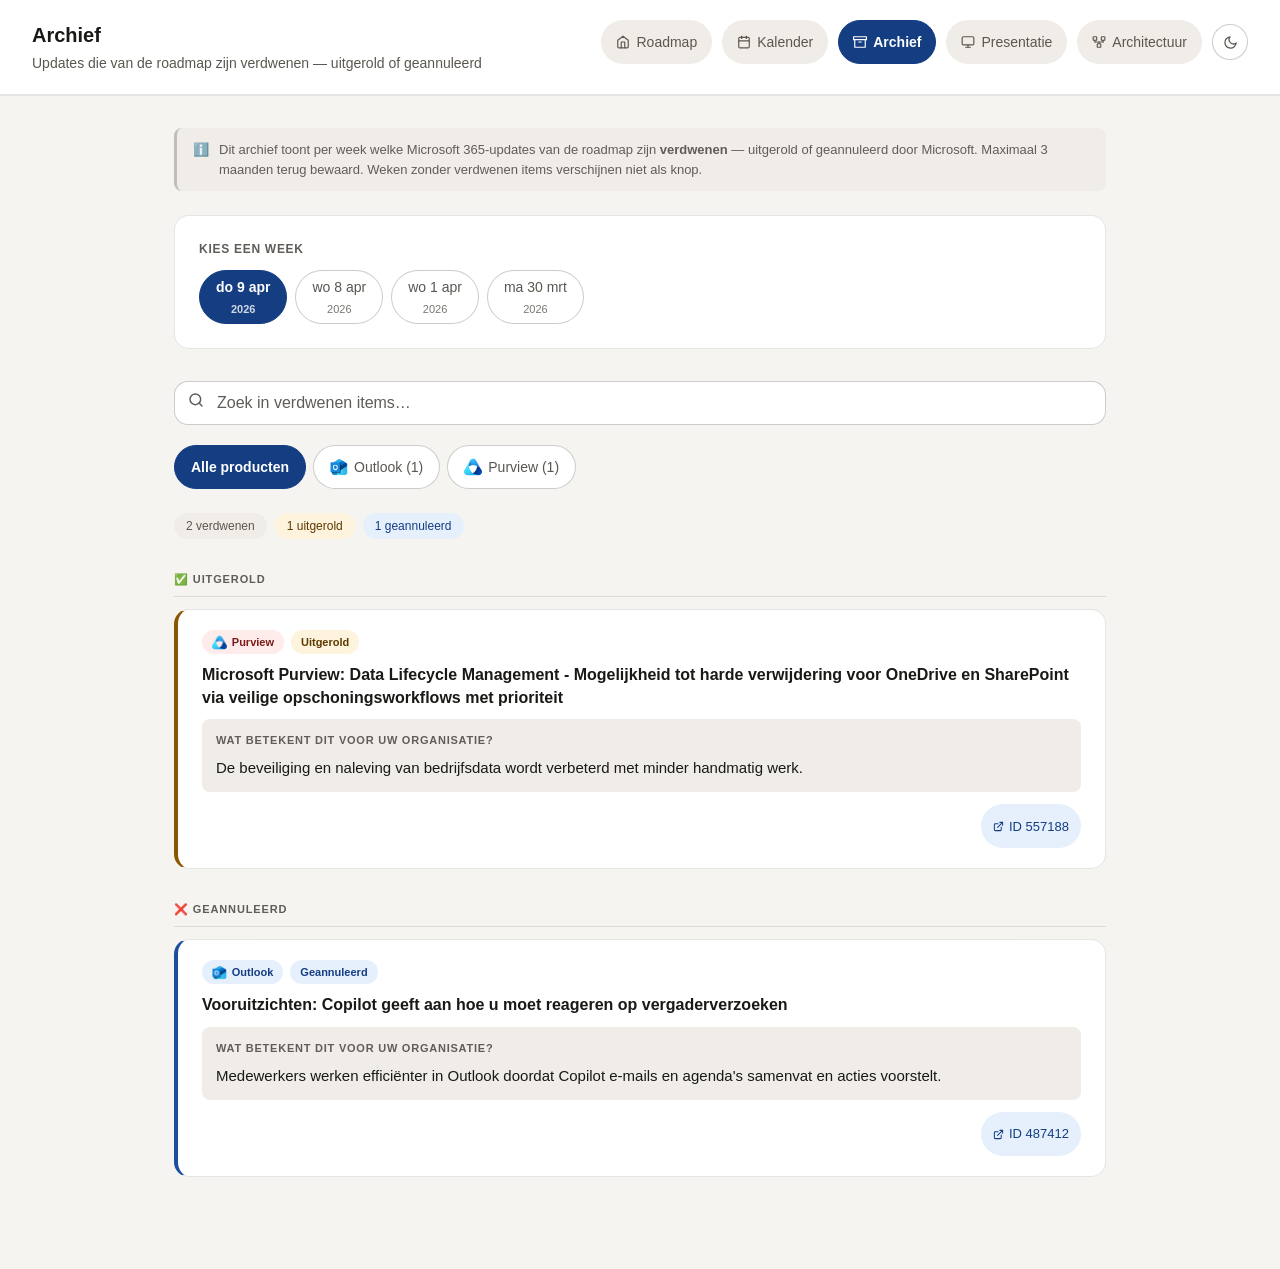
==== commit f4d5e7b7: "Verwijder duplicaat code en voeg ontbrekende stijlen toe - Verwijder dubbel dark-mode CSS blok (22 r" ====
--- a/archief.html
+++ b/archief.html
@@ -8,7 +8,7 @@
 <link rel="stylesheet" href="shared.css">
 <link rel="stylesheet" href="archief.css">
 <script>
-(function(){var t=localStorage.getItem('theme');if(t==='dark'||t==='light')document.documentElement.setAttribute('data-theme',t);})();
+(function(){var t=localStorage.getItem('theme');if(t==='dark'||t==='light'){document.documentElement.setAttribute('data-theme',t);}else if(window.matchMedia&&window.matchMedia('(prefers-color-scheme:dark)').matches){document.documentElement.setAttribute('data-theme','dark');}})();
 </script>
 </head>
 <body>
@@ -83,17 +83,6 @@
 'use strict';
 renderNav('archief');
 
-/* ── Constanten ─────────────────────────────────────────────────────────── */
-/* ── State ──────────────────────────────────────────────────────────────── */
-var ALL_ITEMS   = [];
-var fS  = 'all';
-var fA  = 'aw';      /* Standaard: huidige kalenderweek */
-var fP  = 'all';
-var fAct= 'all';
-var fQ  = '';
-var searchTimer = null;
-var fromKalender = false;
-var idParam = null;
 /* ── State ──────────────────────────────────────────────────────────────── */
 var currentData   = null;   /* Geladen weekdata */
 var currentDate   = null;   /* ISO datumstring van geladen week */
@@ -107,39 +96,6 @@
   var d = new Date(s);
   return isNaN(d) ? s : d.toLocaleDateString('nl-NL',{weekday:'long',day:'numeric',month:'long',year:'numeric'});
 }
-
-/* ── Archief-index laden ────────────────────────────────────────────────── */
-fetchWithTimeout('archive/index.json', 10000)
-  .then(function(r){ if(!r.ok) throw new Error('HTTP '+r.status); return r.json(); })
-  .then(function(idx) {
-    var nav = document.getElementById('week-nav');
-    nav.innerHTML = '';
-
-    if (!idx.dates || idx.dates.length === 0) {
-      nav.innerHTML = '<p class="archive-empty">Nog geen archief beschikbaar. Na de volgende workflow-run verschijnt het hier automatisch.</p>';
-      return;
-    }
-
-    idx.dates.forEach(function(dateStr, i) {
-      var d   = new Date(dateStr);
-      var btn = document.createElement('button');
-      btn.className = 'week-btn';
-      btn.setAttribute('data-date', dateStr);
-      btn.setAttribute('aria-label', 'Week van ' + fmtDateLong(dateStr) + ' bekijken');
-      btn.innerHTML =
-        d.toLocaleDateString('nl-NL',{weekday:'short',day:'numeric',month:'short'}) +
-        '<span class="week-btn-year">' + d.getFullYear() + '</span>';
-      btn.addEventListener('click', function(){ loadWeek(dateStr, btn); });
-      nav.appendChild(btn);
-
-      /* Laad automatisch de meest recente week */
-      if (i === 0) loadWeek(dateStr, btn);
-    });
-  })
-  .catch(function(err) {
-    document.getElementById('week-nav').innerHTML =
-      '<p class="archive-empty">Archief kon niet worden geladen: ' + esc(String(err)) + '</p>';
-  });
 
 /* ── Week laden ─────────────────────────────────────────────────────────── */
 function loadWeek(dateStr, activeBtn) {
--- a/shared.css
+++ b/shared.css
@@ -60,33 +60,11 @@
 }
 
 /* ══════════════════════════════════════════════════════════════════════════
-   DARK MODE — systeemvoorkeur
-   ══════════════════════════════════════════════════════════════════════════ */
-@media (prefers-color-scheme: dark) {
-  :root:not([data-theme="light"]) {
-    --bg:        #1a1917;  --surface:   #242220;  --surface2:  #2e2c2a;
-    --text:      #f0ede8;  --muted:     #b0ada8;  --faint:     #9e9a96;
-    --border:    rgba(255,255,255,0.10);  --border-s:  rgba(255,255,255,0.20);
-    --green-bg:  #1a3d25;  --green-t:  #7dd9a0;
-    --amber-bg:  #3a2800;  --amber-t:  #f5c97a;
-    --purple-bg: #2a2060;  --purple-t: #c4b8f8;
-    --gray-bg:   #333230;  --gray-t:   #c8c6c2;
-    --blue-bg:   #162650;  --blue-t:   #7ab0f5;
-    --red-bg:    #3a1010;  --red-t:    #f5a0a0;
-    --orange-bg: #3a1a00;  --orange-t: #f5b880;
-    --teal-bg:   #0e2e2a;  --teal-t:   #7dd4cc;
-    --new-bg:    #3a2400;  --new-t:    #f5c97a;
-    --c-none:    #5dd48a;  --c-admin:  #f0a830;  --c-user:    #7ab0f5;
-    --mark-bg:            #5c4a00;  --mark-color:         #f5e6a0;
-    --input-color-scheme: dark;
-    --card-act-none-bg:   #1a3d25;  --card-act-admin-bg:  #3a2800;
-    --fb-act-none-bg:     #1a3d25;  --fb-act-none-border:  var(--green-t);  --fb-act-none-color:   var(--green-t);
-    --fb-act-admin-bg:    #3a2800;  --fb-act-admin-border: var(--amber-t);  --fb-act-admin-color:  var(--amber-t);
-    --fb-act-user-bg:     var(--blue-bg); --fb-act-user-border: var(--blue-t); --fb-act-user-color: var(--blue-t);
-  }
-}
-
-/* DARK MODE — handmatig */
+   DARK MODE — systeemvoorkeur én handmatig
+   Het inline theme-script zet data-theme="dark" zodra de systeemvoorkeur
+   donker is (zonder opgeslagen voorkeur). shared.js luistert naar wijzigingen
+   via matchMedia zodat één CSS-regel volstaat.
+   ══════════════════════════════════════════════════════════════════════════ */
 [data-theme="dark"] {
   --bg:        #1a1917;  --surface:   #242220;  --surface2:  #2e2c2a;
   --text:      #f0ede8;  --muted:     #b0ada8;  --faint:     #9e9a96;
@@ -365,6 +343,20 @@
 .p-intune     { background: var(--blue-bg);   color: var(--blue-t);   }
 .p-entra      { background: var(--teal-bg);   color: var(--teal-t);   }
 .p-planner    { background: var(--green-bg);  color: var(--green-t);  }
+.p-loop       { background: var(--purple-bg); color: var(--purple-t); }
+.p-whiteboard { background: var(--teal-bg);   color: var(--teal-t);   }
+.p-todo       { background: var(--blue-bg);   color: var(--blue-t);   }
+.p-bookings   { background: var(--teal-bg);   color: var(--teal-t);   }
+.p-stream     { background: var(--red-bg);    color: var(--red-t);    }
+.p-automate   { background: var(--blue-bg);   color: var(--blue-t);   }
+.p-powerapps  { background: var(--purple-bg); color: var(--purple-t); }
+.p-powerbi    { background: var(--amber-bg);  color: var(--amber-t);  }
+.p-yammer     { background: var(--blue-bg);   color: var(--blue-t);   }
+.p-defender   { background: var(--red-bg);    color: var(--red-t);    }
+.p-search     { background: var(--blue-bg);   color: var(--blue-t);   }
+.p-project    { background: var(--green-bg);  color: var(--green-t);  }
+.p-visio      { background: var(--blue-bg);   color: var(--blue-t);   }
+.p-windows    { background: var(--blue-bg);   color: var(--blue-t);   }
 .p-other      { background: var(--gray-bg);   color: var(--gray-t);   }
 .p-rolling    { background: var(--amber-bg);  color: var(--amber-t);  }
 .p-dev        { background: var(--blue-bg);   color: var(--blue-t);   }
